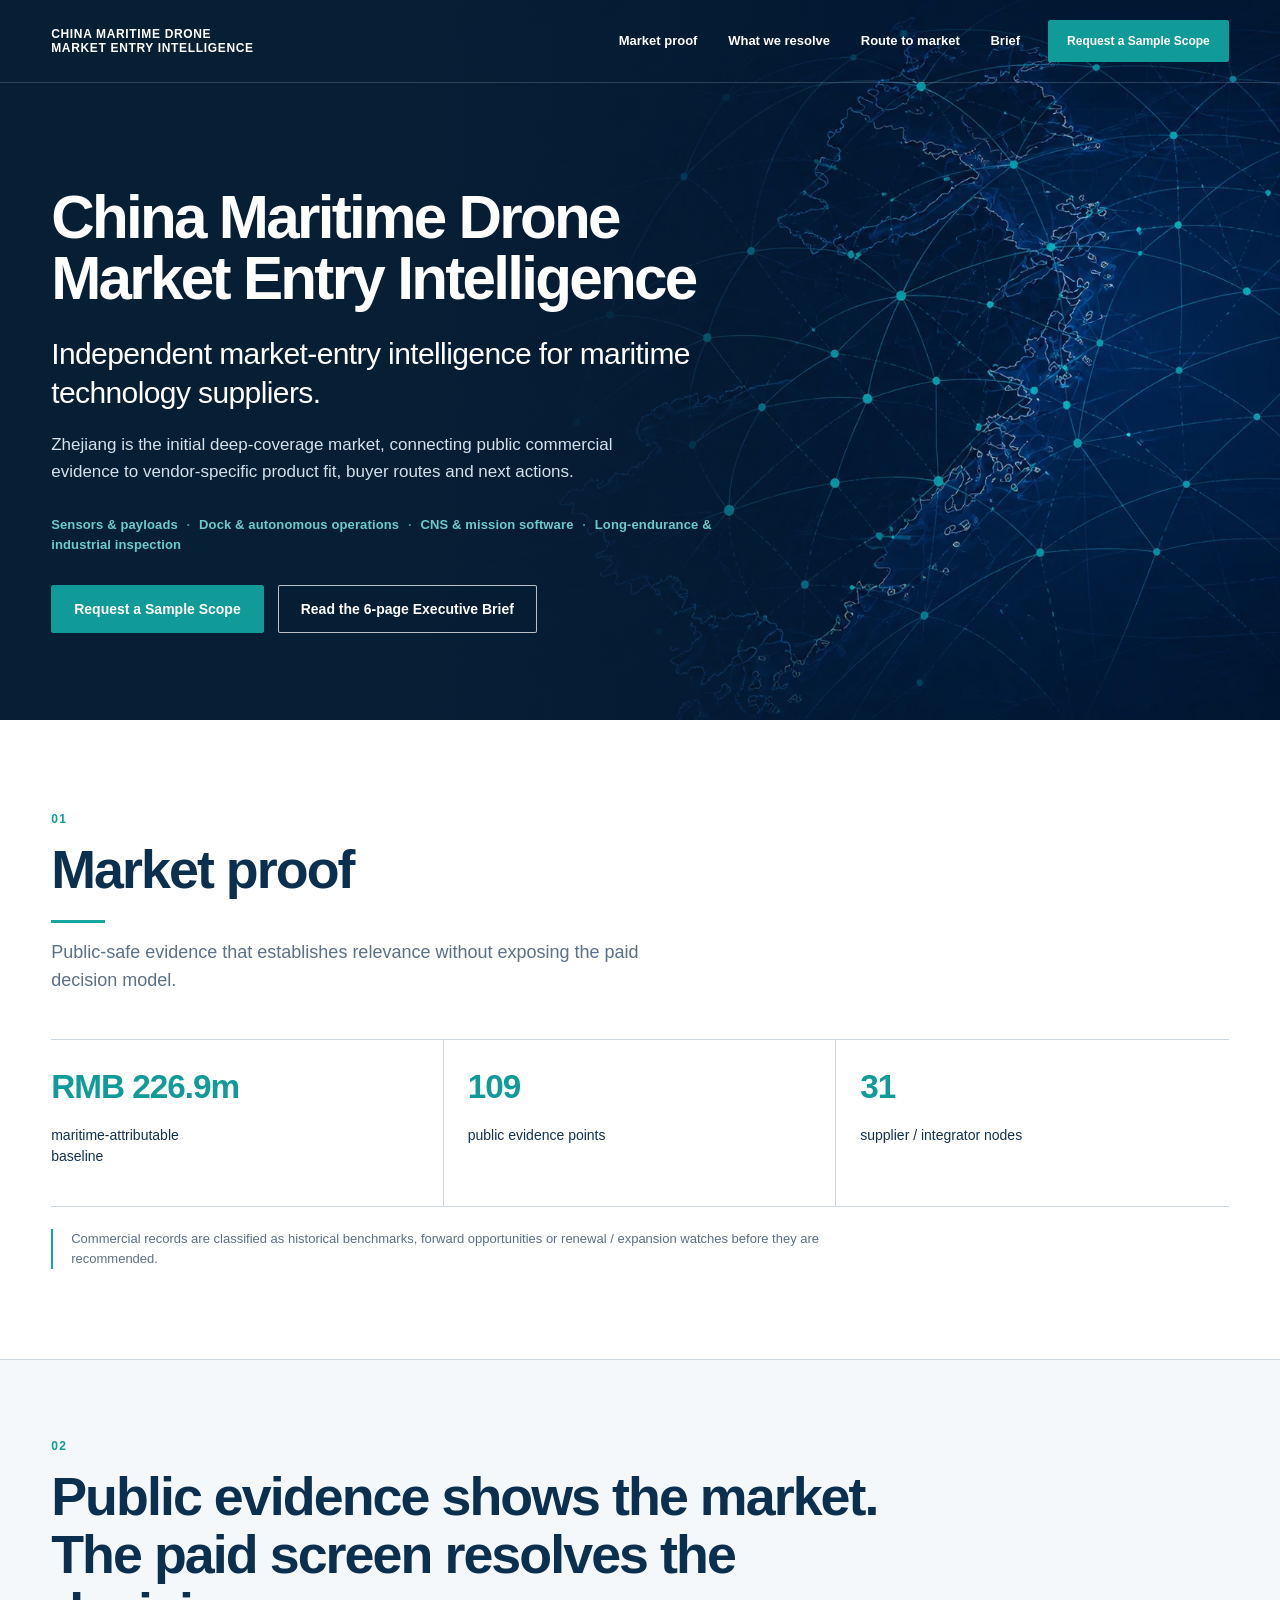
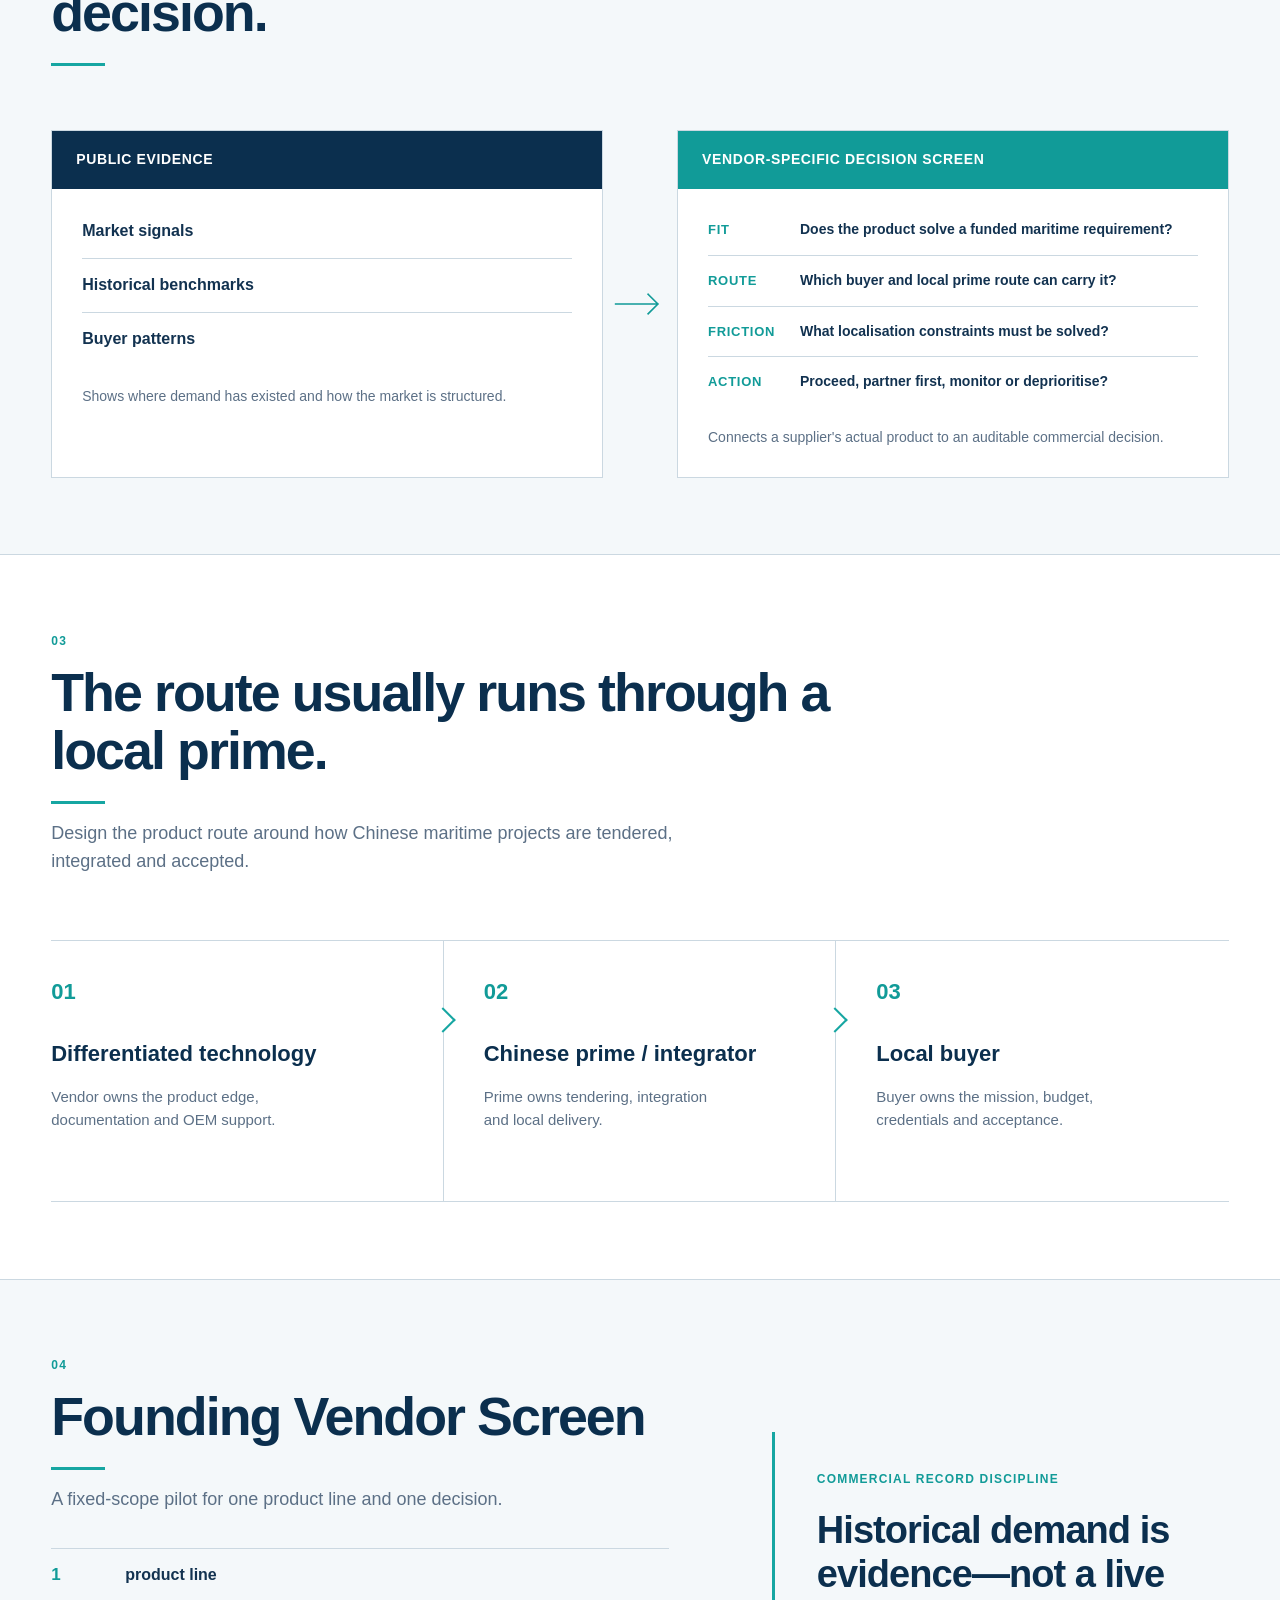
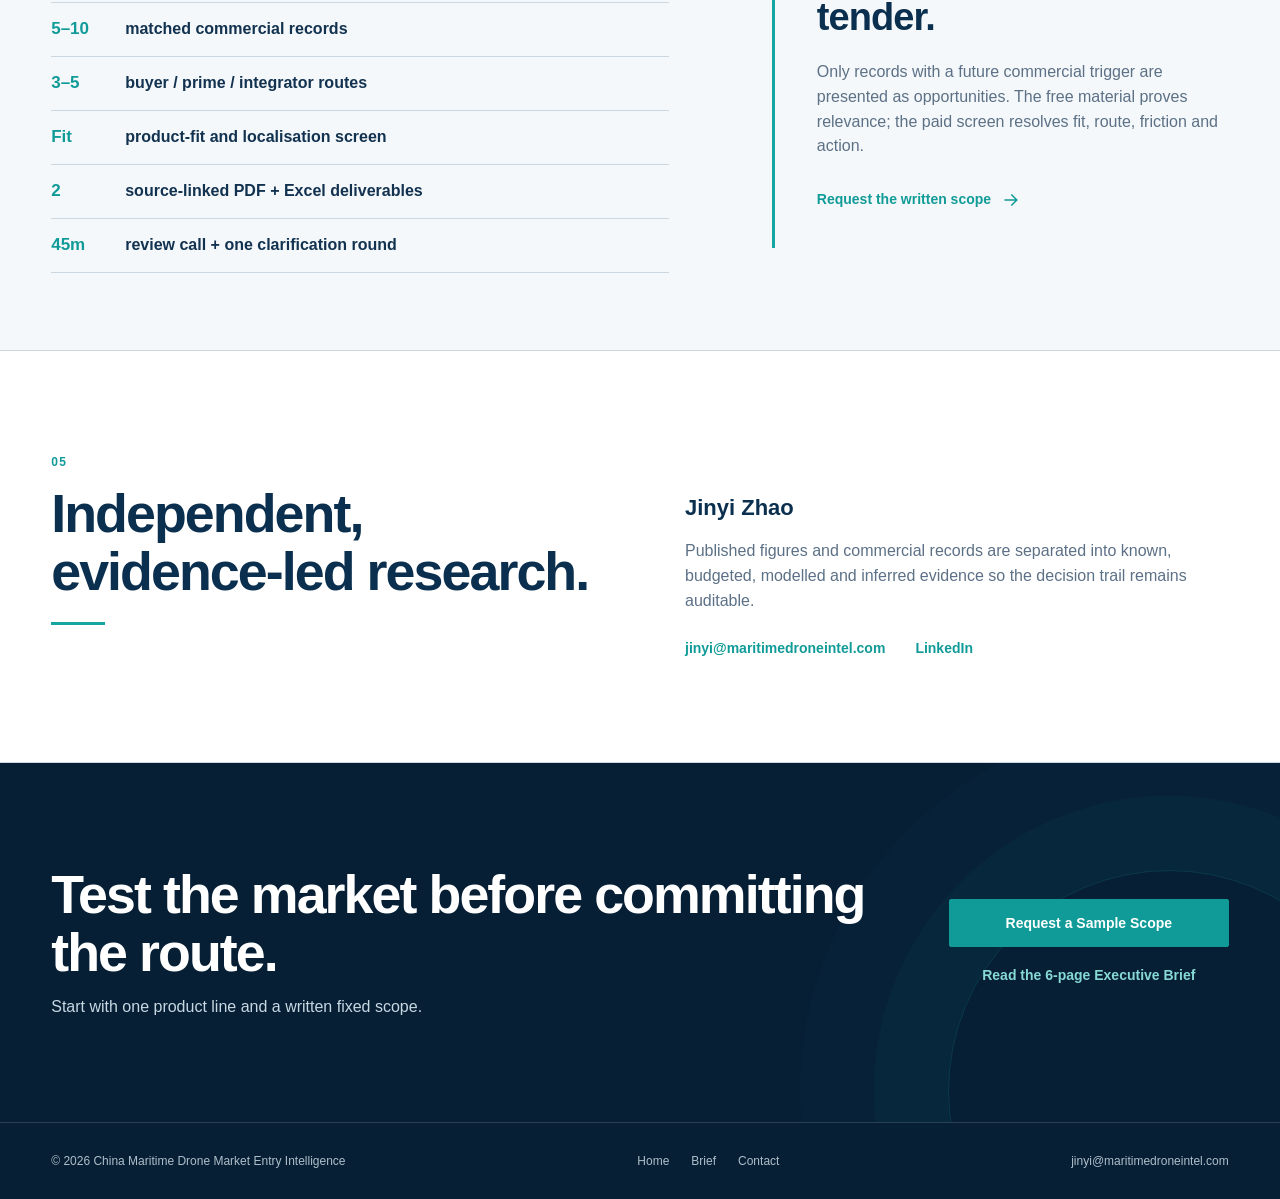
==== index.html @ 5aece020 "Build three-page market intelligence website" ====
<!doctype html>
<html lang="en">
  <head>
    <meta charset="UTF-8" />
    <meta name="viewport" content="width=device-width, initial-scale=1.0" />
    <meta name="description" content="Independent China market-entry intelligence for overseas maritime technology suppliers, beginning with deep coverage of Zhejiang." />
    <meta name="theme-color" content="#071f35" />
    <meta property="og:type" content="website" />
    <meta property="og:title" content="China Maritime Drone Market Entry Intelligence" />
    <meta property="og:description" content="Source-linked evidence on buyers, local primes, procurement structure and commercial triggers in Zhejiang." />
    <meta property="og:url" content="https://maritimedroneintel.com/" />
    <meta property="og:image" content="https://maritimedroneintel.com/assets/zhejiang-maritime-network.webp" />
    <link rel="canonical" href="https://maritimedroneintel.com/" />
    <title>China Maritime Drone Market Entry Intelligence</title>
    <link rel="icon" href="/assets/favicon.svg" type="image/svg+xml" />
    <link rel="preload" href="/assets/zhejiang-maritime-network.webp" as="image" type="image/webp" />
    <link rel="stylesheet" href="/styles.css" />
    <script src="/script.js" defer></script>
  </head>
  <body>
    <a class="skip-link" href="#main">Skip to content</a>

    <header class="site-header" data-header>
      <div class="shell header-inner">
        <a class="brand" href="/" aria-label="China Maritime Drone Market Entry Intelligence home">
          <span>China Maritime Drone</span>
          <span>Market Entry Intelligence</span>
        </a>

        <button class="menu-toggle" type="button" aria-expanded="false" aria-controls="site-nav">
          <span class="menu-label">Menu</span>
          <span class="menu-lines" aria-hidden="true"><i></i><i></i></span>
        </button>

        <nav class="site-nav" id="site-nav" aria-label="Primary navigation">
          <a href="#proof">Market proof</a>
          <a href="#resolves">What we resolve</a>
          <a href="#route">Route to market</a>
          <a href="/brief/">Brief</a>
        </nav>

        <a class="button button-primary header-cta" href="/contact/">Request a Sample Scope</a>
      </div>
    </header>

    <main id="main">
      <section class="hero" id="top">
        <div class="hero-art" aria-hidden="true"></div>
        <div class="shell hero-inner">
          <div class="hero-copy">
            <h1>China Maritime Drone<br />Market Entry Intelligence</h1>
            <p class="hero-positioning">Independent market-entry intelligence for maritime technology suppliers.</p>
            <p class="hero-support">
              Zhejiang is the initial deep-coverage market, connecting public commercial evidence to vendor-specific product fit, buyer routes and next actions.
            </p>
            <p class="hero-relevance">
              Sensors &amp; payloads <span>·</span> Dock &amp; autonomous operations <span>·</span> CNS &amp; mission software <span>·</span> Long-endurance &amp; industrial inspection
            </p>
            <div class="hero-actions">
              <a class="button button-primary" href="/contact/">Request a Sample Scope</a>
              <a class="button button-secondary" href="/brief/">Read the 6-page Executive Brief</a>
            </div>
          </div>
        </div>
      </section>

      <section class="section proof" id="proof">
        <div class="shell">
          <div class="section-heading">
            <p class="section-index">01</p>
            <h2>Market proof</h2>
            <p>Public-safe evidence that establishes relevance without exposing the paid decision model.</p>
          </div>

          <dl class="proof-rail proof-rail-three">
            <div>
              <dt>RMB 226.9m</dt>
              <dd>maritime-attributable baseline</dd>
            </div>
            <div>
              <dt>109</dt>
              <dd>public evidence points</dd>
            </div>
            <div>
              <dt>31</dt>
              <dd>supplier / integrator nodes</dd>
            </div>
          </dl>

          <p class="proof-note proof-discipline">
            Commercial records are classified as historical benchmarks, forward opportunities or renewal / expansion watches before they are recommended.
          </p>
        </div>
      </section>

      <section class="section resolves" id="resolves">
        <div class="shell">
          <div class="section-heading narrow-heading">
            <p class="section-index">02</p>
            <h2>Public evidence shows the market.<br />The paid screen resolves the decision.</h2>
          </div>

          <div class="decision-bridge">
            <article class="decision-column public-column">
              <h3>Public evidence</h3>
              <ul>
                <li>Market signals</li>
                <li>Historical benchmarks</li>
                <li>Buyer patterns</li>
              </ul>
              <p>Shows where demand has existed and how the market is structured.</p>
            </article>

            <div class="bridge-arrow" aria-hidden="true">
              <svg viewBox="0 0 64 32"><path d="M2 16h52M42 4l12 12-12 12" /></svg>
            </div>

            <article class="decision-column paid-column">
              <h3>Vendor-specific decision screen</h3>
              <ul class="paid-resolution-list">
                <li><strong>Fit</strong><span>Does the product solve a funded maritime requirement?</span></li>
                <li><strong>Route</strong><span>Which buyer and local prime route can carry it?</span></li>
                <li><strong>Friction</strong><span>What localisation constraints must be solved?</span></li>
                <li><strong>Action</strong><span>Proceed, partner first, monitor or deprioritise?</span></li>
              </ul>
              <p>Connects a supplier's actual product to an auditable commercial decision.</p>
            </article>
          </div>
        </div>
      </section>

      <section class="section route" id="route">
        <div class="shell">
          <div class="section-heading route-heading">
            <p class="section-index">03</p>
            <h2>The route usually runs through a local prime.</h2>
            <p>Design the product route around how Chinese maritime projects are tendered, integrated and accepted.</p>
          </div>

          <ol class="route-flow">
            <li>
              <span class="route-number">01</span>
              <h3>Differentiated technology</h3>
              <p>Vendor owns the product edge, documentation and OEM support.</p>
            </li>
            <li>
              <span class="route-number">02</span>
              <h3>Chinese prime / integrator</h3>
              <p>Prime owns tendering, integration and local delivery.</p>
            </li>
            <li>
              <span class="route-number">03</span>
              <h3>Local buyer</h3>
              <p>Buyer owns the mission, budget, credentials and acceptance.</p>
            </li>
          </ol>
        </div>
      </section>

      <section class="section founding-screen" id="screen">
        <div class="shell screen-layout">
          <div class="screen-copy">
            <div class="section-heading">
              <p class="section-index">04</p>
              <h2>Founding Vendor Screen</h2>
              <p>A fixed-scope pilot for one product line and one decision.</p>
            </div>

            <ul class="scope-list">
              <li><strong>1</strong><span>product line</span></li>
              <li><strong>5–10</strong><span>matched commercial records</span></li>
              <li><strong>3–5</strong><span>buyer / prime / integrator routes</span></li>
              <li><strong>Fit</strong><span>product-fit and localisation screen</span></li>
              <li><strong>2</strong><span>source-linked PDF + Excel deliverables</span></li>
              <li><strong>45m</strong><span>review call + one clarification round</span></li>
            </ul>
          </div>

          <aside class="record-note">
            <p class="note-label">Commercial record discipline</p>
            <h3>Historical demand is evidence—not a live tender.</h3>
            <p>Only records with a future commercial trigger are presented as opportunities. The free material proves relevance; the paid screen resolves fit, route, friction and action.</p>
            <a class="text-link" href="/contact/">
              Request the written scope
              <svg viewBox="0 0 24 24" aria-hidden="true"><path d="M5 12h13M13 6l6 6-6 6" /></svg>
            </a>
          </aside>
        </div>
      </section>

      <section class="section about" id="about">
        <div class="shell about-layout about-compact">
          <div class="section-heading">
            <p class="section-index">05</p>
            <h2>Independent, evidence-led research.</h2>
          </div>
          <div class="about-copy">
            <h3>Jinyi Zhao</h3>
            <p>Published figures and commercial records are separated into known, budgeted, modelled and inferred evidence so the decision trail remains auditable.</p>
            <div class="about-links">
              <a class="text-link" href="mailto:jinyi@maritimedroneintel.com">jinyi@maritimedroneintel.com</a>
              <a class="text-link" href="https://www.linkedin.com/in/jinyi-zhao" target="_blank" rel="noreferrer">LinkedIn</a>
            </div>
          </div>
        </div>
      </section>

      <section class="final-cta">
        <div class="shell final-cta-inner">
          <div>
            <h2>Test the market before committing the route.</h2>
            <p>Start with one product line and a written fixed scope.</p>
          </div>
          <div class="final-actions">
            <a class="button button-primary" href="/contact/">Request a Sample Scope</a>
            <a class="final-download" href="/brief/">Read the 6-page Executive Brief</a>
          </div>
        </div>
      </section>
    </main>

    <footer class="site-footer">
      <div class="shell footer-inner footer-expanded">
        <p>© 2026 China Maritime Drone Market Entry Intelligence</p>
        <nav aria-label="Footer navigation">
          <a href="/">Home</a>
          <a href="/brief/">Brief</a>
          <a href="/contact/">Contact</a>
        </nav>
        <a href="mailto:jinyi@maritimedroneintel.com">jinyi@maritimedroneintel.com</a>
      </div>
    </footer>
  </body>
</html>
---- styles.css ----
:root {
  --navy-950: #071f35;
  --navy-900: #0b2f4e;
  --navy-800: #103656;
  --navy-700: #17496e;
  --teal-600: #119b98;
  --teal-500: #16a6a2;
  --teal-100: #ddf3f1;
  --blue-500: #3d88b0;
  --ink: #123250;
  --muted: #5c7086;
  --rule: #cbd8e1;
  --surface: #f4f8fa;
  --white: #ffffff;
  --shell: 1180px;
  --pad: clamp(22px, 4vw, 56px);
  --section-space: clamp(62px, 6vw, 84px);
  --transition: 180ms ease;
}

* {
  box-sizing: border-box;
}

html {
  scroll-behavior: smooth;
}

body {
  margin: 0;
  color: var(--ink);
  background: var(--white);
  font-family: Arial, Helvetica, sans-serif;
  font-size: 16px;
  line-height: 1.55;
  text-rendering: optimizeLegibility;
  -webkit-font-smoothing: antialiased;
}

a {
  color: inherit;
  text-decoration: none;
}

button,
a {
  -webkit-tap-highlight-color: transparent;
}

button,
.button {
  font: inherit;
}

.skip-link {
  position: fixed;
  z-index: 100;
  left: 16px;
  top: 12px;
  padding: 10px 14px;
  background: var(--white);
  color: var(--navy-900);
  transform: translateY(-150%);
}

.skip-link:focus {
  transform: translateY(0);
}

.shell {
  width: min(100% - (2 * var(--pad)), var(--shell));
  margin-inline: auto;
}

.site-header {
  position: fixed;
  z-index: 20;
  top: 0;
  width: 100%;
  color: var(--white);
  border-bottom: 1px solid rgb(255 255 255 / 0.17);
  transition: background-color var(--transition), box-shadow var(--transition), border-color var(--transition);
}

.site-header.is-scrolled,
.site-header.menu-open {
  background: rgb(7 31 53 / 0.97);
  border-bottom-color: rgb(255 255 255 / 0.12);
  box-shadow: 0 8px 28px rgb(3 16 29 / 0.18);
}

.header-inner {
  min-height: 82px;
  display: grid;
  grid-template-columns: 230px 1fr auto;
  gap: 28px;
  align-items: center;
}

.brand {
  display: flex;
  flex-direction: column;
  font-size: 12px;
  font-weight: 700;
  line-height: 1.18;
  letter-spacing: 0.055em;
  text-transform: uppercase;
}

.site-nav {
  display: flex;
  justify-content: flex-end;
  gap: clamp(18px, 2.4vw, 34px);
  font-size: 13px;
  font-weight: 600;
}

.site-nav a,
.site-footer a,
.final-download {
  position: relative;
}

.site-nav a::after,
.site-footer a::after,
.final-download::after {
  content: "";
  position: absolute;
  left: 0;
  right: 100%;
  bottom: -5px;
  height: 1px;
  background: currentColor;
  transition: right var(--transition);
}

.site-nav a:hover::after,
.site-nav a:focus-visible::after,
.site-footer a:hover::after,
.site-footer a:focus-visible::after,
.final-download:hover::after,
.final-download:focus-visible::after {
  right: 0;
}

.menu-toggle {
  display: none;
}

.button {
  min-height: 48px;
  display: inline-flex;
  align-items: center;
  justify-content: center;
  padding: 13px 22px;
  border: 1px solid transparent;
  border-radius: 2px;
  font-size: 14px;
  font-weight: 700;
  line-height: 1;
  transition: color var(--transition), background-color var(--transition), border-color var(--transition), transform var(--transition);
}

.button:hover {
  transform: translateY(-1px);
}

.button:focus-visible,
.text-link:focus-visible,
.site-nav a:focus-visible,
.brand:focus-visible,
.site-footer a:focus-visible,
.menu-toggle:focus-visible {
  outline: 3px solid #77d6d2;
  outline-offset: 4px;
}

.button-primary {
  color: var(--white);
  background: var(--teal-600);
  border-color: var(--teal-600);
}

.button-primary:hover {
  background: #0b8987;
  border-color: #0b8987;
}

.button-secondary {
  color: var(--white);
  border-color: rgb(255 255 255 / 0.72);
  background: rgb(7 31 53 / 0.1);
}

.button-secondary:hover {
  border-color: var(--white);
  background: rgb(255 255 255 / 0.08);
}

.header-cta {
  min-height: 42px;
  padding-inline: 18px;
  font-size: 12px;
}

.hero {
  position: relative;
  isolation: isolate;
  min-height: 720px;
  display: flex;
  align-items: center;
  overflow: hidden;
  color: var(--white);
  background: var(--navy-950);
}

.hero-art {
  position: absolute;
  z-index: -2;
  inset: 0;
  background-image: url("assets/zhejiang-maritime-network.webp");
  background-position: center;
  background-size: cover;
}

.hero::after {
  content: "";
  position: absolute;
  z-index: -1;
  inset: 0;
  background: linear-gradient(90deg, var(--navy-950) 0%, rgb(7 31 53 / 0.98) 31%, rgb(7 31 53 / 0.2) 66%, transparent 100%);
}

.hero-inner {
  padding-top: 100px;
}

.hero-copy {
  width: min(790px, 69%);
}

h1,
h2,
h3,
p {
  margin-top: 0;
}

h1 {
  max-width: 790px;
  margin-bottom: 26px;
  font-size: clamp(50px, 4.7vw, 68px);
  line-height: 1.02;
  letter-spacing: -0.045em;
}

.hero-positioning {
  max-width: 640px;
  margin-bottom: 20px;
  font-size: clamp(22px, 2.4vw, 30px);
  line-height: 1.28;
  letter-spacing: -0.02em;
}

.hero-support {
  max-width: 600px;
  margin-bottom: 34px;
  color: #d4e1ea;
  font-size: 17px;
  line-height: 1.55;
}

.hero-relevance {
  max-width: 690px;
  margin: -4px 0 30px;
  color: #69ccc8;
  font-size: 13px;
  font-weight: 700;
  line-height: 1.55;
  letter-spacing: 0.01em;
}

.hero-relevance span {
  padding-inline: 5px;
  color: #3e9897;
}

.hero-actions {
  display: flex;
  flex-wrap: wrap;
  gap: 14px;
}

@media (min-width: 821px) {
  .hero h1 {
    white-space: nowrap;
  }
}

.section {
  padding-block: var(--section-space);
  border-bottom: 1px solid var(--rule);
}

#proof,
#resolves,
#route,
#screen,
#about {
  scroll-margin-top: 80px;
}

.section-heading {
  max-width: 760px;
  margin-bottom: clamp(42px, 5vw, 66px);
}

.section-index {
  margin-bottom: 12px;
  color: var(--teal-600);
  font-size: 12px;
  font-weight: 800;
  letter-spacing: 0.12em;
}

.section-heading h2,
.final-cta h2 {
  margin-bottom: 16px;
  color: var(--navy-900);
  font-size: clamp(34px, 4.2vw, 54px);
  line-height: 1.08;
  letter-spacing: -0.036em;
}

.section-heading h2::after {
  content: "";
  display: block;
  width: 54px;
  height: 3px;
  margin-top: 22px;
  background: var(--teal-500);
}

.section-heading > p:last-child {
  max-width: 650px;
  margin-bottom: 0;
  color: var(--muted);
  font-size: 18px;
}

.proof {
  padding-block: clamp(68px, 7vw, 94px);
}

.proof .section-heading {
  margin-bottom: 44px;
}

.proof-rail {
  display: grid;
  grid-template-columns: 1.15fr 1.15fr repeat(3, 0.9fr);
  margin: 0;
  border-top: 1px solid var(--rule);
  border-bottom: 1px solid var(--rule);
}

.proof-rail > div {
  min-height: 166px;
  padding: 30px 24px 28px;
  border-right: 1px solid var(--rule);
}

.proof-rail > div:first-child {
  padding-left: 0;
}

.proof-rail > div:last-child {
  padding-right: 0;
  border-right: 0;
}

.proof-rail dt {
  margin-bottom: 22px;
  color: var(--teal-600);
  font-size: clamp(25px, 2.6vw, 34px);
  font-weight: 800;
  line-height: 1;
  letter-spacing: -0.03em;
}

.proof-rail dd {
  max-width: 164px;
  margin: 0;
  color: var(--ink);
  font-size: 14px;
  line-height: 1.45;
}

.proof-note {
  margin: 22px 0 0;
  color: var(--muted);
  font-size: 13px;
}

.methodology-strip {
  color: var(--ink);
  background: #eaf2f6;
  border-bottom: 1px solid var(--rule);
}

.methodology-inner {
  min-height: 130px;
  display: grid;
  grid-template-columns: minmax(260px, 0.75fr) minmax(0, 1.6fr);
  gap: clamp(38px, 6vw, 86px);
  align-items: center;
}

.methodology-label {
  padding-right: clamp(28px, 4vw, 56px);
  border-right: 1px solid #b8cbd7;
}

.methodology-label .section-index {
  margin-bottom: 8px;
}

.methodology-label h2 {
  margin: 0;
  color: var(--navy-900);
  font-size: 18px;
  line-height: 1.35;
  letter-spacing: -0.012em;
}

.methodology-classes {
  display: grid;
  grid-template-columns: repeat(3, 1fr);
  margin: 0;
  padding: 0;
  list-style: none;
}

.methodology-classes li {
  min-height: 54px;
  display: flex;
  align-items: center;
  padding: 0 22px;
  color: var(--navy-900);
  border-right: 1px solid #b8cbd7;
  font-size: 14px;
  font-weight: 800;
  line-height: 1.3;
}

.methodology-classes li:first-child {
  padding-left: 0;
}

.methodology-classes li:last-child {
  padding-right: 0;
  border-right: 0;
}

.resolves {
  background: var(--surface);
}

.narrow-heading {
  max-width: 900px;
}

.decision-bridge {
  display: grid;
  grid-template-columns: 1fr 74px 1fr;
  align-items: stretch;
}

.decision-column {
  border: 1px solid var(--rule);
  background: var(--white);
}

.decision-column h3 {
  margin: 0;
  padding: 18px 24px;
  color: var(--white);
  background: var(--navy-900);
  font-size: 14px;
  letter-spacing: 0.045em;
  text-transform: uppercase;
}

.paid-column h3 {
  background: var(--teal-600);
}

.decision-column ul {
  margin: 0;
  padding: 16px 30px 2px;
  list-style: none;
}

.decision-column li {
  padding: 14px 0;
  border-bottom: 1px solid var(--rule);
  font-size: 16px;
  font-weight: 700;
}

.decision-column li:last-child {
  border-bottom: 0;
}

.decision-column > p {
  margin: 18px 30px 28px;
  color: var(--muted);
  font-size: 14px;
}

.bridge-arrow {
  display: flex;
  align-items: center;
  justify-content: center;
  color: var(--teal-600);
}

.bridge-arrow svg {
  width: 52px;
  fill: none;
  stroke: currentColor;
  stroke-linecap: square;
  stroke-linejoin: miter;
  stroke-width: 2;
}

.route-heading {
  max-width: 850px;
}

.route-flow {
  display: grid;
  grid-template-columns: repeat(3, 1fr);
  margin: 0;
  padding: 0;
  list-style: none;
  border-top: 1px solid var(--rule);
  border-bottom: 1px solid var(--rule);
}

.route-flow li {
  position: relative;
  min-height: 260px;
  padding: 34px 40px 38px;
  border-right: 1px solid var(--rule);
}

.route-flow li:first-child {
  padding-left: 0;
}

.route-flow li:last-child {
  padding-right: 0;
  border-right: 0;
}

.route-flow li:not(:last-child)::after {
  content: "";
  position: absolute;
  z-index: 2;
  right: -9px;
  top: 70px;
  width: 16px;
  height: 16px;
  border-top: 2px solid var(--teal-500);
  border-right: 2px solid var(--teal-500);
  background: var(--white);
  transform: rotate(45deg);
}

.route-number {
  display: block;
  margin-bottom: 32px;
  color: var(--teal-600);
  font-size: 22px;
  font-weight: 800;
}

.route-flow h3 {
  margin-bottom: 18px;
  color: var(--navy-900);
  font-size: 22px;
  line-height: 1.2;
}

.route-flow p {
  max-width: 250px;
  margin: 0;
  color: var(--muted);
  font-size: 15px;
}

.founding-screen {
  background: var(--surface);
}

.screen-layout {
  display: grid;
  grid-template-columns: 1.15fr 0.85fr;
  gap: clamp(56px, 8vw, 112px);
  align-items: start;
}

.screen-copy .section-heading {
  margin-bottom: 34px;
}

.scope-list {
  margin: 0;
  padding: 0;
  list-style: none;
  border-top: 1px solid var(--rule);
}

.scope-list li {
  display: grid;
  grid-template-columns: 74px 1fr;
  align-items: center;
  min-height: 54px;
  border-bottom: 1px solid var(--rule);
}

.scope-list strong {
  color: var(--teal-600);
  font-size: 17px;
}

.scope-list span {
  font-weight: 700;
}

.record-note {
  margin-top: 76px;
  padding: 38px 0 36px 42px;
  border-left: 3px solid var(--teal-500);
}

.note-label {
  margin-bottom: 20px;
  color: var(--teal-600);
  font-size: 12px;
  font-weight: 800;
  letter-spacing: 0.1em;
  text-transform: uppercase;
}

.record-note h3 {
  margin-bottom: 20px;
  color: var(--navy-900);
  font-size: clamp(26px, 3vw, 38px);
  line-height: 1.15;
  letter-spacing: -0.025em;
}

.record-note > p:not(.note-label) {
  margin-bottom: 28px;
  color: var(--muted);
}

.text-link {
  display: inline-flex;
  align-items: center;
  gap: 10px;
  color: var(--teal-600);
  font-size: 14px;
  font-weight: 800;
}

.text-link svg {
  width: 20px;
  fill: none;
  stroke: currentColor;
  stroke-linecap: square;
  stroke-width: 1.8;
  transition: transform var(--transition);
}

.text-link:hover svg {
  transform: translateX(4px);
}

.about {
  padding-block: clamp(70px, 8vw, 104px);
}

.about-layout {
  display: grid;
  grid-template-columns: 1fr 1fr;
  gap: 90px;
}

.about-layout .section-heading {
  margin-bottom: 0;
}

.about-copy {
  padding-top: 38px;
}

.about-copy h3 {
  margin-bottom: 14px;
  color: var(--navy-900);
  font-size: 22px;
}

.about-copy p {
  max-width: 550px;
  margin-bottom: 24px;
  color: var(--muted);
}

.final-cta {
  position: relative;
  overflow: hidden;
  padding-block: clamp(74px, 8vw, 105px);
  color: var(--white);
  background: var(--navy-950);
}

.final-cta::after {
  content: "";
  position: absolute;
  right: -110px;
  bottom: -190px;
  width: 440px;
  height: 440px;
  border: 1px solid rgb(22 166 162 / 0.2);
  border-radius: 50%;
  box-shadow: 0 0 0 74px rgb(22 166 162 / 0.04), 0 0 0 148px rgb(22 166 162 / 0.025);
}

.final-cta-inner {
  position: relative;
  z-index: 1;
  display: flex;
  align-items: center;
  justify-content: space-between;
  gap: 72px;
}

.final-cta h2 {
  margin-bottom: 14px;
  color: var(--white);
}

.final-cta p {
  margin: 0;
  color: #c8d8e3;
}

.final-actions {
  min-width: 280px;
  display: flex;
  flex-direction: column;
  align-items: center;
  gap: 18px;
}

.final-actions .button {
  width: 100%;
}

.final-download {
  color: #86d9d5;
  font-size: 14px;
  font-weight: 700;
}

.cta-channel-note {
  margin: -5px 0 0;
  color: #9fb7c7;
  font-size: 11px;
  line-height: 1.35;
  text-align: center;
}

.site-footer {
  color: #aebfca;
  background: var(--navy-950);
  border-top: 1px solid rgb(255 255 255 / 0.15);
}

.footer-inner {
  min-height: 76px;
  display: flex;
  align-items: center;
  justify-content: space-between;
  gap: 24px;
  font-size: 12px;
}

.footer-inner p {
  margin: 0;
}

@media (max-width: 1040px) {
  .header-inner {
    grid-template-columns: 210px 1fr auto;
  }

  .site-nav {
    gap: 18px;
  }

  .site-nav a:nth-child(2) {
    display: none;
  }

  .hero-copy {
    width: min(700px, 72%);
  }

  .proof-rail {
    grid-template-columns: repeat(3, 1fr);
  }

  .proof-rail > div:nth-child(3) {
    border-right: 0;
  }

  .proof-rail > div:nth-child(n + 4) {
    border-top: 1px solid var(--rule);
  }

  .decision-bridge {
    grid-template-columns: 1fr 50px 1fr;
  }
}

@media (max-width: 820px) {
  .site-header {
    position: fixed;
  }

  .header-inner {
    min-height: 72px;
    grid-template-columns: 1fr auto;
  }

  .header-cta {
    display: none;
  }

  .menu-toggle {
    width: 48px;
    height: 44px;
    display: flex;
    align-items: center;
    justify-content: flex-end;
    gap: 9px;
    padding: 0;
    color: var(--white);
    background: transparent;
    border: 0;
  }

  .menu-label {
    font-size: 12px;
    font-weight: 700;
  }

  .menu-lines {
    width: 18px;
    display: grid;
    gap: 5px;
  }

  .menu-lines i {
    height: 1px;
    display: block;
    background: currentColor;
    transition: transform var(--transition);
  }

  .menu-toggle[aria-expanded="true"] .menu-lines i:first-child {
    transform: translateY(3px) rotate(45deg);
  }

  .menu-toggle[aria-expanded="true"] .menu-lines i:last-child {
    transform: translateY(-3px) rotate(-45deg);
  }

  .site-nav {
    position: absolute;
    top: 72px;
    left: 0;
    right: 0;
    display: none;
    flex-direction: column;
    gap: 0;
    padding: 18px var(--pad) 26px;
    color: var(--white);
    background: var(--navy-950);
    border-top: 1px solid rgb(255 255 255 / 0.14);
  }

  .site-nav[data-open="true"] {
    display: flex;
  }

  .site-nav a,
  .site-nav a:nth-child(2) {
    display: block;
    padding: 12px 0;
    border-bottom: 1px solid rgb(255 255 255 / 0.12);
  }

  .hero {
    min-height: 680px;
  }

  .hero-art {
    opacity: 0.54;
    background-position: 61% center;
  }

  .hero::after {
    background: linear-gradient(90deg, var(--navy-950) 0%, rgb(7 31 53 / 0.92) 65%, rgb(7 31 53 / 0.45) 100%);
  }

  .hero-copy {
    width: 92%;
  }

  .screen-layout,
  .about-layout {
    grid-template-columns: 1fr;
    gap: 44px;
  }

  .record-note,
  .about-copy {
    margin-top: 0;
    padding-top: 0;
  }

  .record-note {
    padding-left: 30px;
  }

  .final-cta-inner {
    align-items: flex-start;
    flex-direction: column;
    gap: 38px;
  }
}

@media (max-width: 640px) {
  :root {
    --pad: 21px;
    --section-space: 68px;
  }

  .brand {
    font-size: 10px;
  }

  .hero {
    min-height: 720px;
    align-items: flex-end;
  }

  .hero-inner {
    padding-top: 112px;
    padding-bottom: 70px;
  }

  .hero-copy {
    width: 100%;
  }

  h1 {
    font-size: clamp(40px, 12vw, 55px);
    line-height: 1.03;
  }

  .hero-positioning {
    font-size: 21px;
  }

  .hero-support {
    max-width: 95%;
    font-size: 15px;
  }

  .hero-relevance {
    max-width: 100%;
    margin-bottom: 28px;
    font-size: 12px;
  }

  .hero-actions {
    align-items: stretch;
    flex-direction: column;
  }

  .hero-actions .button {
    width: 100%;
  }

  .section-heading {
    margin-bottom: 38px;
  }

  .section-heading h2,
  .final-cta h2 {
    font-size: 34px;
  }

  .section-heading > p:last-child {
    font-size: 16px;
  }

  .proof-rail {
    grid-template-columns: repeat(2, 1fr);
  }

  .methodology-inner {
    min-height: auto;
    grid-template-columns: 1fr;
    gap: 22px;
    padding-block: 34px;
  }

  .methodology-label {
    padding-right: 0;
    padding-bottom: 22px;
    border-right: 0;
    border-bottom: 1px solid #b8cbd7;
  }

  .methodology-classes {
    grid-template-columns: 1fr;
  }

  .methodology-classes li,
  .methodology-classes li:first-child,
  .methodology-classes li:last-child {
    min-height: 46px;
    padding: 10px 0;
    border-right: 0;
    border-bottom: 1px solid #b8cbd7;
  }

  .methodology-classes li:last-child {
    border-bottom: 0;
  }

  .proof-rail > div {
    min-height: 142px;
    padding: 24px 18px;
  }

  .proof-rail > div:first-child {
    padding-left: 0;
  }

  .proof-rail > div:nth-child(2),
  .proof-rail > div:nth-child(4) {
    padding-right: 0;
    border-right: 0;
  }

  .proof-rail > div:nth-child(3) {
    padding-left: 0;
    border-right: 1px solid var(--rule);
  }

  .proof-rail > div:nth-child(n + 3) {
    border-top: 1px solid var(--rule);
  }

  .proof-rail > div:last-child {
    grid-column: 1 / -1;
    padding-left: 0;
    padding-right: 0;
    border-right: 0;
  }

  .proof-rail dt {
    margin-bottom: 16px;
    font-size: 25px;
  }

  .proof-rail dd {
    font-size: 13px;
  }

  .decision-bridge {
    grid-template-columns: 1fr;
    gap: 20px;
  }

  .bridge-arrow {
    height: 34px;
    transform: rotate(90deg);
  }

  .decision-column h3 {
    padding: 16px 18px;
    font-size: 12px;
  }

  .decision-column ul {
    padding-inline: 22px;
  }

  .decision-column > p {
    margin-inline: 22px;
  }

  .route-flow {
    grid-template-columns: 1fr;
  }

  .route-flow li,
  .route-flow li:first-child,
  .route-flow li:last-child {
    min-height: auto;
    padding: 28px 0 30px;
    border-right: 0;
    border-bottom: 1px solid var(--rule);
  }

  .route-flow li:last-child {
    border-bottom: 0;
  }

  .route-flow li:not(:last-child)::after {
    right: 8px;
    top: auto;
    bottom: -9px;
    background: var(--white);
    transform: rotate(135deg);
  }

  .route-number {
    margin-bottom: 18px;
  }

  .scope-list li {
    grid-template-columns: 62px 1fr;
  }

  .record-note {
    padding-left: 22px;
  }

  .about-layout {
    gap: 28px;
  }

  .footer-inner {
    min-height: 92px;
    align-items: flex-start;
    flex-direction: column;
    justify-content: center;
    gap: 8px;
  }
}

@media (prefers-reduced-motion: reduce) {
  html {
    scroll-behavior: auto;
  }

  *,
  *::before,
  *::after {
    transition-duration: 0.01ms !important;
  }
}

/* V3: three-page publishing system */

.site-header-solid {
  background: rgb(7 31 53 / 0.98);
  border-bottom-color: rgb(255 255 255 / 0.12);
}

.site-nav a[aria-current="page"] {
  color: #8cdfda;
}

.proof-rail-three {
  grid-template-columns: repeat(3, 1fr);
}

.proof-rail-three > div:nth-child(3) {
  padding-right: 0;
  border-right: 0;
}

.proof-discipline {
  max-width: 820px;
  padding-left: 18px;
  border-left: 2px solid var(--teal-500);
}

.paid-resolution-list li {
  display: grid;
  grid-template-columns: 76px 1fr;
  gap: 16px;
  align-items: baseline;
}

.paid-resolution-list strong {
  color: var(--teal-600);
  font-size: 13px;
  letter-spacing: 0.055em;
  text-transform: uppercase;
}

.paid-resolution-list span {
  font-size: 14px;
}

.about-compact {
  align-items: start;
}

.about-links {
  display: flex;
  flex-wrap: wrap;
  gap: 16px 30px;
}

.footer-expanded nav {
  display: flex;
  gap: 22px;
}

.interior-page {
  background: var(--white);
}

.interior-hero {
  position: relative;
  isolation: isolate;
  overflow: hidden;
  padding: 162px 0 94px;
  color: var(--white);
  background: var(--navy-950);
}

.interior-art,
.contact-art {
  position: absolute;
  z-index: -2;
  inset: 0;
  background-image: url("/assets/zhejiang-maritime-network.webp");
  background-position: 74% center;
  background-size: cover;
  opacity: 0.56;
}

.interior-hero::after,
.contact-main::after {
  content: "";
  position: absolute;
  z-index: -1;
  inset: 0;
  background: linear-gradient(90deg, var(--navy-950) 0%, rgb(7 31 53 / 0.97) 48%, rgb(7 31 53 / 0.42) 100%);
}

.interior-hero-grid {
  display: grid;
  grid-template-columns: minmax(0, 1.55fr) minmax(260px, 0.55fr);
  gap: clamp(70px, 10vw, 150px);
  align-items: end;
}

.interior-copy {
  max-width: 780px;
}

.interior-copy h1,
.contact-intro h1,
.error-copy h1 {
  margin-bottom: 28px;
  color: var(--white);
  font-size: clamp(48px, 5.4vw, 72px);
  line-height: 1.02;
  letter-spacing: -0.046em;
}

.interior-index {
  color: #82d8d3;
}

.interior-lead {
  max-width: 690px;
  margin-bottom: 34px;
  color: #d2dfe7;
  font-size: clamp(19px, 2vw, 25px);
  line-height: 1.45;
}

.brief-meta {
  padding-left: 28px;
  border-left: 2px solid var(--teal-500);
}

.brief-meta p {
  margin: 0;
  padding: 13px 0;
  color: #d6e2ea;
  border-bottom: 1px solid rgb(255 255 255 / 0.16);
  font-size: 14px;
  font-weight: 700;
}

.brief-content-grid,
.contact-prep-grid {
  display: grid;
  grid-template-columns: 0.9fr 1.1fr;
  gap: clamp(60px, 9vw, 130px);
  align-items: start;
}

.brief-content-grid .section-heading,
.contact-prep-grid .section-heading {
  margin-bottom: 0;
}

.brief-topic-list,
.contact-prep ol {
  margin: 0;
  padding: 0;
  list-style: none;
  border-top: 1px solid var(--rule);
}

.brief-topic-list li {
  display: grid;
  grid-template-columns: 58px 1fr;
  gap: 22px;
  padding: 26px 0;
  border-bottom: 1px solid var(--rule);
}

.brief-topic-list li > span,
.contact-prep li > span {
  color: var(--teal-600);
  font-size: 13px;
  font-weight: 800;
  letter-spacing: 0.08em;
}

.brief-topic-list h3 {
  margin: 0 0 8px;
  color: var(--navy-900);
  font-size: 21px;
}

.brief-topic-list p {
  margin: 0;
  color: var(--muted);
}

.brief-boundary {
  padding-block: clamp(62px, 7vw, 86px);
  color: var(--white);
  background: var(--navy-900);
}

.boundary-grid {
  display: grid;
  grid-template-columns: 1fr 1fr;
}

.boundary-grid > div {
  padding: 10px clamp(34px, 5vw, 70px) 14px 0;
}

.boundary-grid > div + div {
  padding-right: 0;
  padding-left: clamp(34px, 5vw, 70px);
  border-left: 1px solid rgb(255 255 255 / 0.2);
}

.boundary-grid h2 {
  max-width: 470px;
  margin: 0;
  font-size: clamp(27px, 3.1vw, 40px);
  line-height: 1.15;
  letter-spacing: -0.028em;
}

.contact-main {
  position: relative;
  isolation: isolate;
  overflow: hidden;
  min-height: 680px;
  display: flex;
  align-items: center;
  padding: 152px 0 86px;
  color: var(--white);
  background: var(--navy-950);
}

.contact-layout {
  display: grid;
  grid-template-columns: 1.1fr 0.8fr;
  gap: clamp(70px, 10vw, 150px);
  align-items: center;
}

.contact-intro h1 {
  max-width: 680px;
}

.contact-panel {
  padding: 38px 0 40px 42px;
  border-left: 3px solid var(--teal-500);
}

.contact-name {
  margin-bottom: 10px;
  color: #9fb5c4;
  font-size: 13px;
  font-weight: 800;
  letter-spacing: 0.08em;
  text-transform: uppercase;
}

.contact-email {
  display: inline-block;
  margin-bottom: 20px;
  color: var(--white);
  font-size: clamp(20px, 2vw, 26px);
  font-weight: 700;
  letter-spacing: -0.02em;
  overflow-wrap: anywhere;
}

.contact-note {
  max-width: 410px;
  margin-bottom: 28px;
  color: #c8d8e3;
}

.contact-button {
  width: 100%;
  margin-bottom: 24px;
}

.contact-linkedin {
  color: #8cdfda;
}

.contact-prep ol {
  display: grid;
  grid-template-columns: repeat(2, 1fr);
}

.contact-prep li {
  min-height: 148px;
  padding: 28px 28px 24px 0;
  border-right: 1px solid var(--rule);
  border-bottom: 1px solid var(--rule);
}

.contact-prep li:nth-child(even) {
  padding-left: 28px;
  padding-right: 0;
  border-right: 0;
}

.contact-prep li p {
  max-width: 240px;
  margin: 20px 0 0;
  color: var(--navy-900);
  font-size: 18px;
  font-weight: 700;
}

.contact-privacy {
  padding-block: 28px;
  color: var(--muted);
  background: var(--surface);
  border-top: 1px solid var(--rule);
}

.contact-privacy p {
  margin: 0;
  font-size: 13px;
}

.error-main {
  min-height: 100vh;
  display: flex;
  align-items: center;
  color: var(--white);
  background: var(--navy-950);
}

.error-copy {
  padding-block: 80px;
}

.error-copy p:not(.section-index) {
  margin-bottom: 30px;
  color: #c8d8e3;
  font-size: 18px;
}

@media (max-width: 1040px) {
  .proof-rail-three {
    grid-template-columns: repeat(3, 1fr);
  }

  .proof-rail-three > div:nth-child(n + 1) {
    border-top: 0;
  }

  .interior-hero-grid,
  .contact-layout {
    gap: 60px;
  }

  .footer-expanded {
    flex-wrap: wrap;
  }
}

@media (max-width: 820px) {
  .interior-hero {
    padding-top: 138px;
  }

  .interior-hero-grid,
  .contact-layout,
  .brief-content-grid,
  .contact-prep-grid {
    grid-template-columns: 1fr;
    gap: 44px;
  }

  .brief-meta {
    max-width: 500px;
  }

  .contact-main {
    min-height: auto;
  }

  .contact-panel {
    max-width: 570px;
  }
}

@media (max-width: 640px) {
  .hero {
    min-height: 760px;
  }

  .proof-rail-three {
    grid-template-columns: repeat(2, 1fr);
  }

  .proof-rail-three > div:nth-child(2) {
    padding-right: 0;
    border-right: 0;
  }

  .proof-rail-three > div:nth-child(3) {
    grid-column: 1 / -1;
    padding-left: 0;
    border-top: 1px solid var(--rule);
  }

  .paid-resolution-list li {
    grid-template-columns: 64px 1fr;
    gap: 10px;
  }

  .footer-expanded nav {
    gap: 18px;
  }

  .footer-expanded > a {
    word-break: break-word;
  }

  .interior-hero {
    padding: 126px 0 72px;
  }

  .interior-art,
  .contact-art {
    background-position: 64% center;
    opacity: 0.42;
  }

  .interior-copy h1,
  .contact-intro h1,
  .error-copy h1 {
    font-size: 42px;
  }

  .interior-lead {
    font-size: 19px;
  }

  .brief-meta,
  .contact-panel {
    padding-left: 22px;
  }

  .boundary-grid {
    grid-template-columns: 1fr;
    gap: 34px;
  }

  .boundary-grid > div,
  .boundary-grid > div + div {
    padding: 0;
    border-left: 0;
  }

  .boundary-grid > div + div {
    padding-top: 34px;
    border-top: 1px solid rgb(255 255 255 / 0.2);
  }

  .contact-main {
    padding: 126px 0 72px;
  }

  .contact-prep ol {
    grid-template-columns: 1fr;
  }

  .contact-prep li,
  .contact-prep li:nth-child(even) {
    min-height: auto;
    padding: 24px 0;
    border-right: 0;
  }
}
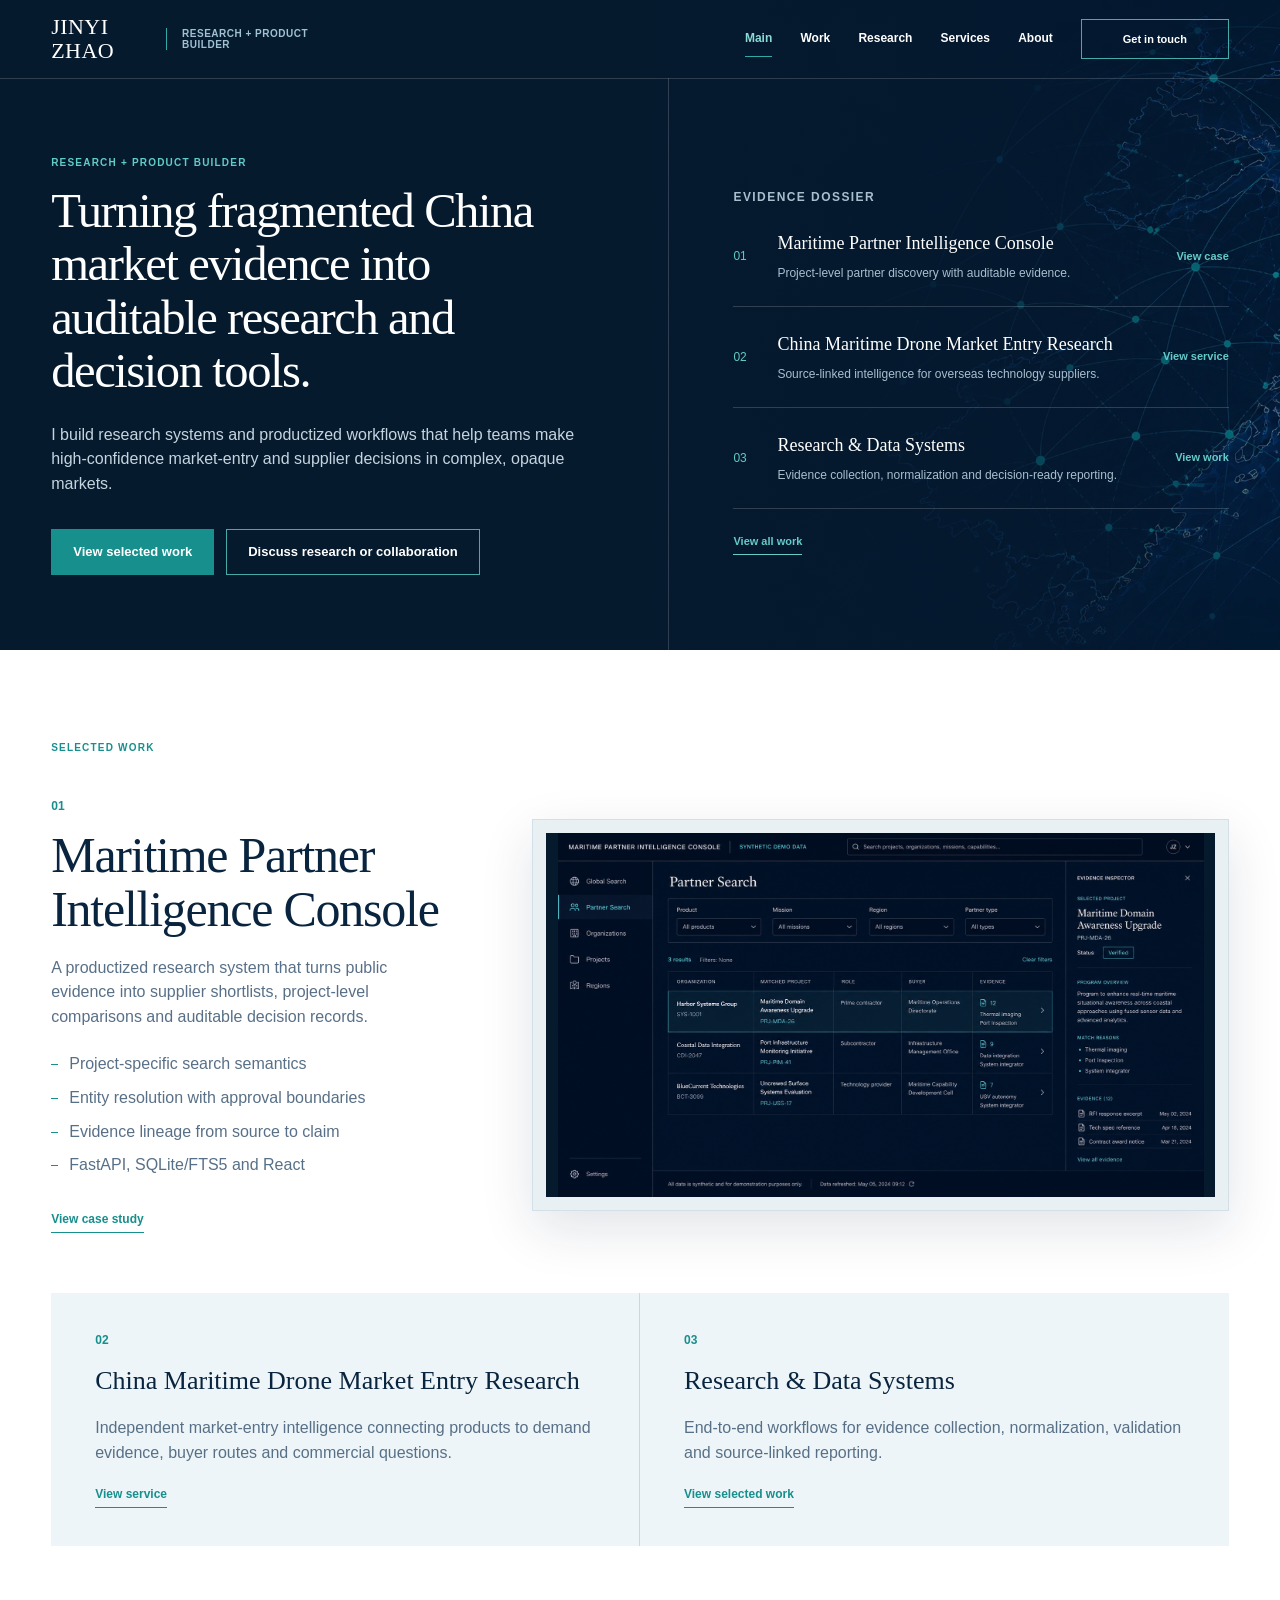
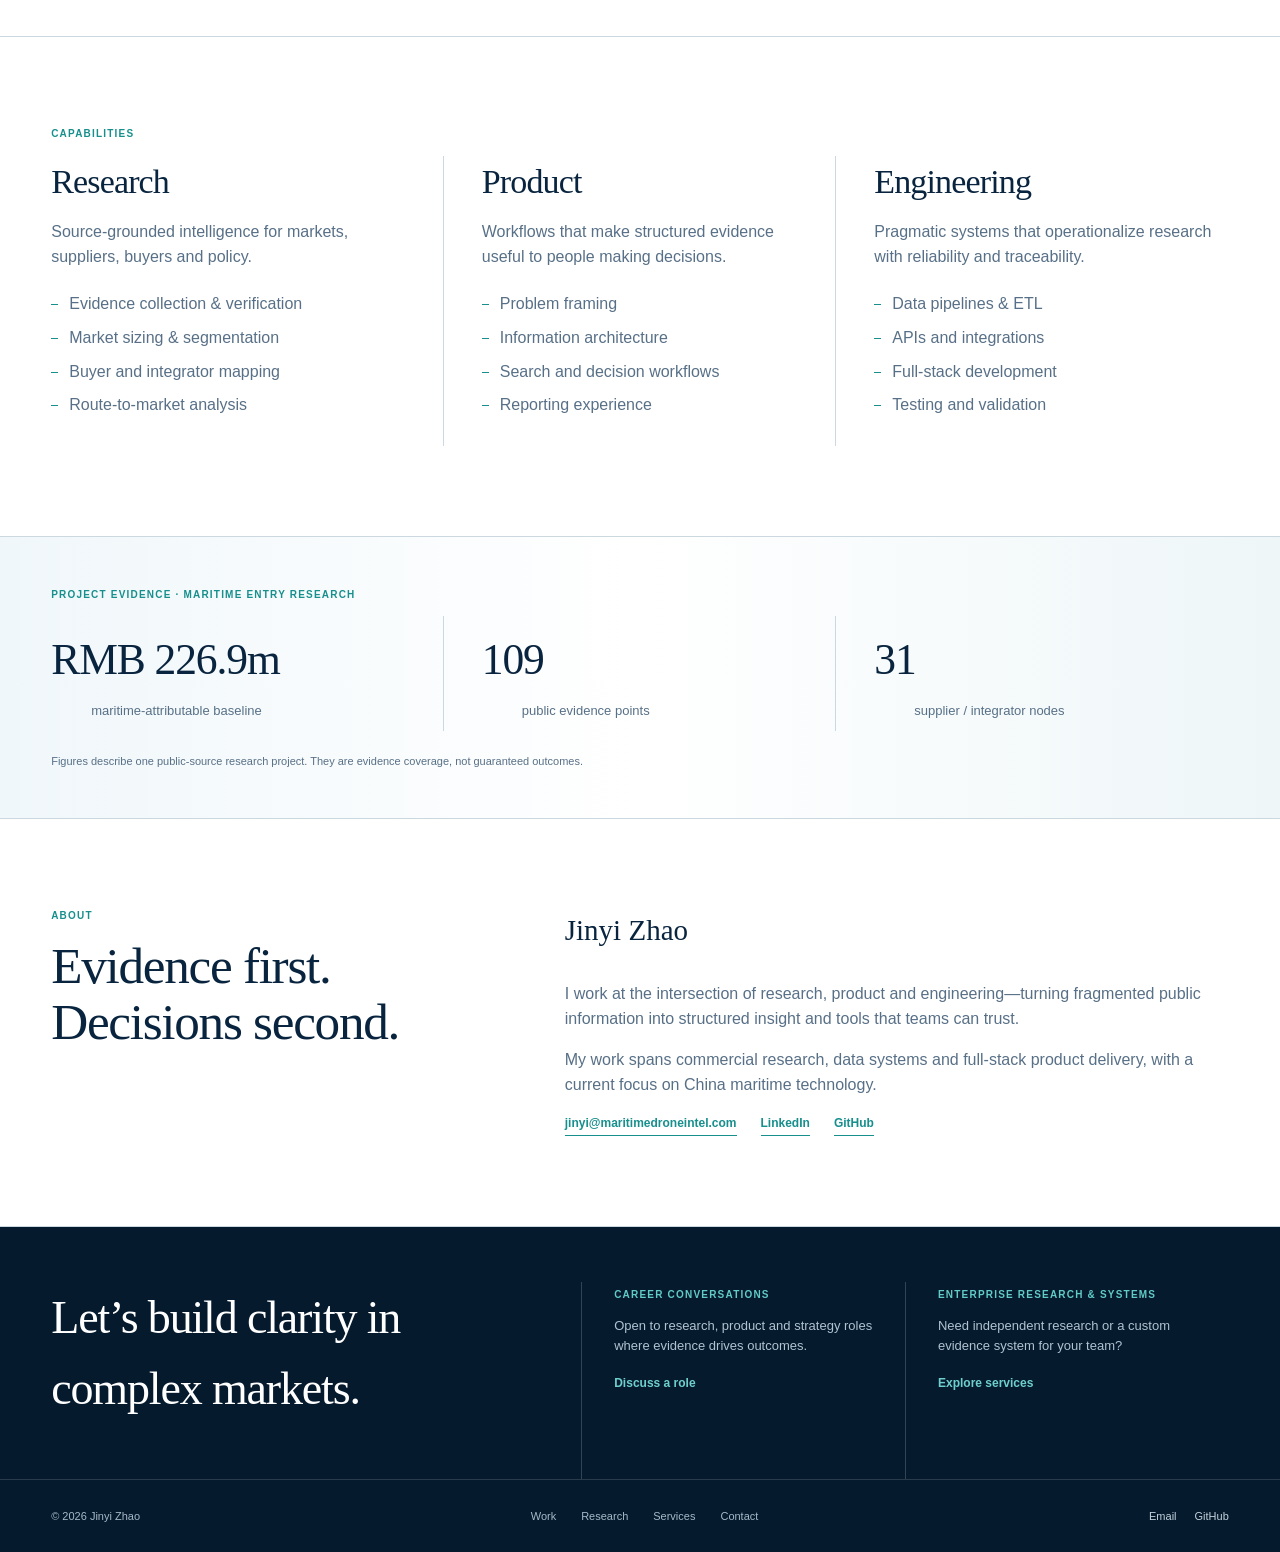
==== commit e7f55a84: "Rebuild site as research and product portfolio" ====
--- a/index.html
+++ b/index.html
@@ -1,234 +1,53 @@
 <!doctype html>
 <html lang="en">
-  <head>
-    <meta charset="UTF-8" />
-    <meta name="viewport" content="width=device-width, initial-scale=1.0" />
-    <meta name="description" content="Independent China market-entry intelligence for overseas maritime technology suppliers, beginning with deep coverage of Zhejiang." />
-    <meta name="theme-color" content="#071f35" />
-    <meta property="og:type" content="website" />
-    <meta property="og:title" content="China Maritime Drone Market Entry Intelligence" />
-    <meta property="og:description" content="Source-linked evidence on buyers, local primes, procurement structure and commercial triggers in Zhejiang." />
-    <meta property="og:url" content="https://maritimedroneintel.com/" />
-    <meta property="og:image" content="https://maritimedroneintel.com/assets/zhejiang-maritime-network.webp" />
-    <link rel="canonical" href="https://maritimedroneintel.com/" />
-    <title>China Maritime Drone Market Entry Intelligence</title>
-    <link rel="icon" href="/assets/favicon.svg" type="image/svg+xml" />
-    <link rel="preload" href="/assets/zhejiang-maritime-network.webp" as="image" type="image/webp" />
-    <link rel="stylesheet" href="/styles.css" />
-    <script src="/script.js" defer></script>
-  </head>
-  <body>
-    <a class="skip-link" href="#main">Skip to content</a>
+<head>
+  <meta charset="UTF-8" /><meta name="viewport" content="width=device-width, initial-scale=1.0" />
+  <meta name="description" content="Jinyi Zhao is a research and product builder creating auditable China market intelligence, evidence systems and decision tools." />
+  <meta name="theme-color" content="#071f35" /><meta property="og:type" content="website" />
+  <meta property="og:title" content="Jinyi Zhao | Research + Product Builder" />
+  <meta property="og:description" content="Turning fragmented China market evidence into auditable research and decision tools." />
+  <meta property="og:url" content="https://maritimedroneintel.com/" /><meta property="og:image" content="https://maritimedroneintel.com/assets/zhejiang-maritime-network.webp" />
+  <link rel="canonical" href="https://maritimedroneintel.com/" /><title>Jinyi Zhao | Research + Product Builder</title>
+  <link rel="icon" href="/assets/favicon.svg" type="image/svg+xml" /><link rel="preload" href="/assets/zhejiang-maritime-network.webp" as="image" type="image/webp" />
+  <link rel="stylesheet" href="/styles.css" /><script src="/script.js" defer></script>
+  <script type="application/ld+json">{"@context":"https://schema.org","@type":"Person","name":"Jinyi Zhao","url":"https://maritimedroneintel.com/","jobTitle":"Research + Product Builder","sameAs":["https://www.linkedin.com/in/jinyi-zhao","https://github.com/Xieyizhou"]}</script>
+</head>
+<body>
+  <a class="skip-link" href="#main">Skip to content</a>
+  <header class="site-header" data-header><div class="shell header-inner">
+    <a class="brand personal-brand" href="/" aria-label="Jinyi Zhao home"><strong>Jinyi Zhao</strong><span>Research + Product Builder</span></a>
+    <button class="menu-toggle" type="button" aria-expanded="false" aria-controls="site-nav"><span class="menu-label">Menu</span><span class="menu-lines" aria-hidden="true"><i></i><i></i></span></button>
+    <nav class="site-nav" id="site-nav" aria-label="Primary navigation"><a href="/" aria-current="page">Main</a><a href="/work/">Work</a><a href="/brief/">Research</a><a href="/services/">Services</a><a href="#about">About</a></nav>
+    <a class="button button-outline header-cta" href="/contact/">Get in touch</a>
+  </div></header>
 
-    <header class="site-header" data-header>
-      <div class="shell header-inner">
-        <a class="brand" href="/" aria-label="China Maritime Drone Market Entry Intelligence home">
-          <span>China Maritime Drone</span>
-          <span>Market Entry Intelligence</span>
-        </a>
+  <main id="main">
+    <section class="personal-hero"><div class="hero-network" aria-hidden="true"></div><div class="shell personal-hero-grid">
+      <div class="personal-hero-copy"><p class="eyebrow">Research + Product Builder</p><h1>Turning fragmented China market evidence into auditable research and decision tools.</h1><p>I build research systems and productized workflows that help teams make high-confidence market-entry and supplier decisions in complex, opaque markets.</p><div class="hero-actions"><a class="button button-primary" href="/work/">View selected work</a><a class="button button-secondary" href="/contact/">Discuss research or collaboration</a></div></div>
+      <aside class="dossier" aria-label="Selected evidence dossier"><p class="eyebrow">Evidence dossier</p><ol>
+        <li><span>01</span><div><h2>Maritime Partner Intelligence Console</h2><p>Project-level partner discovery with auditable evidence.</p></div><a href="/work/partner-intelligence/">View case</a></li>
+        <li><span>02</span><div><h2>China Maritime Drone Market Entry Research</h2><p>Source-linked intelligence for overseas technology suppliers.</p></div><a href="/services/">View service</a></li>
+        <li><span>03</span><div><h2>Research &amp; Data Systems</h2><p>Evidence collection, normalization and decision-ready reporting.</p></div><a href="/work/">View work</a></li>
+      </ol><a class="dossier-all" href="/work/">View all work</a></aside>
+    </div></section>
 
-        <button class="menu-toggle" type="button" aria-expanded="false" aria-controls="site-nav">
-          <span class="menu-label">Menu</span>
-          <span class="menu-lines" aria-hidden="true"><i></i><i></i></span>
-        </button>
+    <section class="section selected-work" id="work"><div class="shell"><p class="eyebrow dark">Selected work</p>
+      <article class="featured-case"><div class="featured-copy"><span class="case-number">01</span><h2>Maritime Partner Intelligence Console</h2><p>A productized research system that turns public evidence into supplier shortlists, project-level comparisons and auditable decision records.</p><ul class="dash-list"><li>Project-specific search semantics</li><li>Entity resolution with approval boundaries</li><li>Evidence lineage from source to claim</li><li>FastAPI, SQLite/FTS5 and React</li></ul><a class="text-link" href="/work/partner-intelligence/">View case study</a></div><a class="product-shot" href="/work/partner-intelligence/" aria-label="View Maritime Partner Intelligence Console case study"><img src="/assets/partner-console-synthetic.png" width="1672" height="941" alt="Synthetic-data demonstration of the Maritime Partner Intelligence Console" /></a></article>
+      <div class="supporting-cases"><article><span class="case-number">02</span><h3>China Maritime Drone Market Entry Research</h3><p>Independent market-entry intelligence connecting products to demand evidence, buyer routes and commercial questions.</p><a class="text-link" href="/services/">View service</a></article><article><span class="case-number">03</span><h3>Research &amp; Data Systems</h3><p>End-to-end workflows for evidence collection, normalization, validation and source-linked reporting.</p><a class="text-link" href="/work/">View selected work</a></article></div>
+    </div></section>
 
-        <nav class="site-nav" id="site-nav" aria-label="Primary navigation">
-          <a href="#proof">Market proof</a>
-          <a href="#resolves">What we resolve</a>
-          <a href="#route">Route to market</a>
-          <a href="/brief/">Brief</a>
-        </nav>
+    <section class="section capabilities"><div class="shell"><p class="eyebrow dark">Capabilities</p><div class="capability-grid">
+      <article><h2>Research</h2><p>Source-grounded intelligence for markets, suppliers, buyers and policy.</p><ul class="dash-list"><li>Evidence collection &amp; verification</li><li>Market sizing &amp; segmentation</li><li>Buyer and integrator mapping</li><li>Route-to-market analysis</li></ul></article>
+      <article><h2>Product</h2><p>Workflows that make structured evidence useful to people making decisions.</p><ul class="dash-list"><li>Problem framing</li><li>Information architecture</li><li>Search and decision workflows</li><li>Reporting experience</li></ul></article>
+      <article><h2>Engineering</h2><p>Pragmatic systems that operationalize research with reliability and traceability.</p><ul class="dash-list"><li>Data pipelines &amp; ETL</li><li>APIs and integrations</li><li>Full-stack development</li><li>Testing and validation</li></ul></article>
+    </div></div></section>
 
-        <a class="button button-primary header-cta" href="/contact/">Request a Sample Scope</a>
-      </div>
-    </header>
+    <section class="proof-band"><div class="shell"><p class="eyebrow dark">Project evidence · maritime entry research</p><dl><div><dt>RMB 226.9m</dt><dd>maritime-attributable baseline</dd></div><div><dt>109</dt><dd>public evidence points</dd></div><div><dt>31</dt><dd>supplier / integrator nodes</dd></div></dl><p>Figures describe one public-source research project. They are evidence coverage, not guaranteed outcomes.</p></div></section>
 
-    <main id="main">
-      <section class="hero" id="top">
-        <div class="hero-art" aria-hidden="true"></div>
-        <div class="shell hero-inner">
-          <div class="hero-copy">
-            <h1>China Maritime Drone<br />Market Entry Intelligence</h1>
-            <p class="hero-positioning">Independent market-entry intelligence for maritime technology suppliers.</p>
-            <p class="hero-support">
-              Zhejiang is the initial deep-coverage market, connecting public commercial evidence to vendor-specific product fit, buyer routes and next actions.
-            </p>
-            <p class="hero-relevance">
-              Sensors &amp; payloads <span>·</span> Dock &amp; autonomous operations <span>·</span> CNS &amp; mission software <span>·</span> Long-endurance &amp; industrial inspection
-            </p>
-            <div class="hero-actions">
-              <a class="button button-primary" href="/contact/">Request a Sample Scope</a>
-              <a class="button button-secondary" href="/brief/">Read the 6-page Executive Brief</a>
-            </div>
-          </div>
-        </div>
-      </section>
+    <section class="section personal-about" id="about"><div class="shell about-grid"><div><p class="eyebrow dark">About</p><h2>Evidence first. Decisions second.</h2></div><div><h3>Jinyi Zhao</h3><p>I work at the intersection of research, product and engineering—turning fragmented public information into structured insight and tools that teams can trust.</p><p>My work spans commercial research, data systems and full-stack product delivery, with a current focus on China maritime technology.</p><div class="about-links"><a class="text-link" href="mailto:jinyi@maritimedroneintel.com">jinyi@maritimedroneintel.com</a><a class="text-link" href="https://www.linkedin.com/in/jinyi-zhao" target="_blank" rel="noreferrer">LinkedIn</a><a class="text-link" href="https://github.com/Xieyizhou" target="_blank" rel="noreferrer">GitHub</a></div></div></div></section>
 
-      <section class="section proof" id="proof">
-        <div class="shell">
-          <div class="section-heading">
-            <p class="section-index">01</p>
-            <h2>Market proof</h2>
-            <p>Public-safe evidence that establishes relevance without exposing the paid decision model.</p>
-          </div>
-
-          <dl class="proof-rail proof-rail-three">
-            <div>
-              <dt>RMB 226.9m</dt>
-              <dd>maritime-attributable baseline</dd>
-            </div>
-            <div>
-              <dt>109</dt>
-              <dd>public evidence points</dd>
-            </div>
-            <div>
-              <dt>31</dt>
-              <dd>supplier / integrator nodes</dd>
-            </div>
-          </dl>
-
-          <p class="proof-note proof-discipline">
-            Commercial records are classified as historical benchmarks, forward opportunities or renewal / expansion watches before they are recommended.
-          </p>
-        </div>
-      </section>
-
-      <section class="section resolves" id="resolves">
-        <div class="shell">
-          <div class="section-heading narrow-heading">
-            <p class="section-index">02</p>
-            <h2>Public evidence shows the market.<br />The paid screen resolves the decision.</h2>
-          </div>
-
-          <div class="decision-bridge">
-            <article class="decision-column public-column">
-              <h3>Public evidence</h3>
-              <ul>
-                <li>Market signals</li>
-                <li>Historical benchmarks</li>
-                <li>Buyer patterns</li>
-              </ul>
-              <p>Shows where demand has existed and how the market is structured.</p>
-            </article>
-
-            <div class="bridge-arrow" aria-hidden="true">
-              <svg viewBox="0 0 64 32"><path d="M2 16h52M42 4l12 12-12 12" /></svg>
-            </div>
-
-            <article class="decision-column paid-column">
-              <h3>Vendor-specific decision screen</h3>
-              <ul class="paid-resolution-list">
-                <li><strong>Fit</strong><span>Does the product solve a funded maritime requirement?</span></li>
-                <li><strong>Route</strong><span>Which buyer and local prime route can carry it?</span></li>
-                <li><strong>Friction</strong><span>What localisation constraints must be solved?</span></li>
-                <li><strong>Action</strong><span>Proceed, partner first, monitor or deprioritise?</span></li>
-              </ul>
-              <p>Connects a supplier's actual product to an auditable commercial decision.</p>
-            </article>
-          </div>
-        </div>
-      </section>
-
-      <section class="section route" id="route">
-        <div class="shell">
-          <div class="section-heading route-heading">
-            <p class="section-index">03</p>
-            <h2>The route usually runs through a local prime.</h2>
-            <p>Design the product route around how Chinese maritime projects are tendered, integrated and accepted.</p>
-          </div>
-
-          <ol class="route-flow">
-            <li>
-              <span class="route-number">01</span>
-              <h3>Differentiated technology</h3>
-              <p>Vendor owns the product edge, documentation and OEM support.</p>
-            </li>
-            <li>
-              <span class="route-number">02</span>
-              <h3>Chinese prime / integrator</h3>
-              <p>Prime owns tendering, integration and local delivery.</p>
-            </li>
-            <li>
-              <span class="route-number">03</span>
-              <h3>Local buyer</h3>
-              <p>Buyer owns the mission, budget, credentials and acceptance.</p>
-            </li>
-          </ol>
-        </div>
-      </section>
-
-      <section class="section founding-screen" id="screen">
-        <div class="shell screen-layout">
-          <div class="screen-copy">
-            <div class="section-heading">
-              <p class="section-index">04</p>
-              <h2>Founding Vendor Screen</h2>
-              <p>A fixed-scope pilot for one product line and one decision.</p>
-            </div>
-
-            <ul class="scope-list">
-              <li><strong>1</strong><span>product line</span></li>
-              <li><strong>5–10</strong><span>matched commercial records</span></li>
-              <li><strong>3–5</strong><span>buyer / prime / integrator routes</span></li>
-              <li><strong>Fit</strong><span>product-fit and localisation screen</span></li>
-              <li><strong>2</strong><span>source-linked PDF + Excel deliverables</span></li>
-              <li><strong>45m</strong><span>review call + one clarification round</span></li>
-            </ul>
-          </div>
-
-          <aside class="record-note">
-            <p class="note-label">Commercial record discipline</p>
-            <h3>Historical demand is evidence—not a live tender.</h3>
-            <p>Only records with a future commercial trigger are presented as opportunities. The free material proves relevance; the paid screen resolves fit, route, friction and action.</p>
-            <a class="text-link" href="/contact/">
-              Request the written scope
-              <svg viewBox="0 0 24 24" aria-hidden="true"><path d="M5 12h13M13 6l6 6-6 6" /></svg>
-            </a>
-          </aside>
-        </div>
-      </section>
-
-      <section class="section about" id="about">
-        <div class="shell about-layout about-compact">
-          <div class="section-heading">
-            <p class="section-index">05</p>
-            <h2>Independent, evidence-led research.</h2>
-          </div>
-          <div class="about-copy">
-            <h3>Jinyi Zhao</h3>
-            <p>Published figures and commercial records are separated into known, budgeted, modelled and inferred evidence so the decision trail remains auditable.</p>
-            <div class="about-links">
-              <a class="text-link" href="mailto:jinyi@maritimedroneintel.com">jinyi@maritimedroneintel.com</a>
-              <a class="text-link" href="https://www.linkedin.com/in/jinyi-zhao" target="_blank" rel="noreferrer">LinkedIn</a>
-            </div>
-          </div>
-        </div>
-      </section>
-
-      <section class="final-cta">
-        <div class="shell final-cta-inner">
-          <div>
-            <h2>Test the market before committing the route.</h2>
-            <p>Start with one product line and a written fixed scope.</p>
-          </div>
-          <div class="final-actions">
-            <a class="button button-primary" href="/contact/">Request a Sample Scope</a>
-            <a class="final-download" href="/brief/">Read the 6-page Executive Brief</a>
-          </div>
-        </div>
-      </section>
-    </main>
-
-    <footer class="site-footer">
-      <div class="shell footer-inner footer-expanded">
-        <p>© 2026 China Maritime Drone Market Entry Intelligence</p>
-        <nav aria-label="Footer navigation">
-          <a href="/">Home</a>
-          <a href="/brief/">Brief</a>
-          <a href="/contact/">Contact</a>
-        </nav>
-        <a href="mailto:jinyi@maritimedroneintel.com">jinyi@maritimedroneintel.com</a>
-      </div>
-    </footer>
-  </body>
+    <section class="dual-cta"><div class="shell"><h2>Let’s build clarity in complex markets.</h2><div><article><p class="eyebrow">Career conversations</p><p>Open to research, product and strategy roles where evidence drives outcomes.</p><a href="/contact/?intent=career">Discuss a role</a></article><article><p class="eyebrow">Enterprise research &amp; systems</p><p>Need independent research or a custom evidence system for your team?</p><a href="/services/">Explore services</a></article></div></div></section>
+  </main>
+  <footer class="site-footer"><div class="shell footer-inner footer-expanded"><p>© 2026 Jinyi Zhao</p><nav aria-label="Footer navigation"><a href="/work/">Work</a><a href="/brief/">Research</a><a href="/services/">Services</a><a href="/contact/">Contact</a></nav><div class="footer-contact-links"><a href="mailto:jinyi@maritimedroneintel.com">Email</a><a href="https://github.com/Xieyizhou" target="_blank" rel="noreferrer">GitHub</a></div></div></footer>
+</body>
 </html>
--- a/styles.css
+++ b/styles.css
@@ -1,1651 +1,417 @@
 :root {
-  --navy-950: #071f35;
-  --navy-900: #0b2f4e;
-  --navy-800: #103656;
-  --navy-700: #17496e;
-  --teal-600: #119b98;
-  --teal-500: #16a6a2;
-  --teal-100: #ddf3f1;
-  --blue-500: #3d88b0;
-  --ink: #123250;
-  --muted: #5c7086;
-  --rule: #cbd8e1;
-  --surface: #f4f8fa;
-  --white: #ffffff;
+  --navy-950: #061a2e;
+  --navy-900: #09243e;
+  --navy-800: #103650;
+  --teal: #31aaa7;
+  --teal-dark: #168f8d;
+  --ice: #edf5f8;
+  --paper: #fbfcfd;
+  --ink: #102e49;
+  --muted: #587087;
+  --rule: #cbd8e0;
+  --white: #fff;
   --shell: 1180px;
-  --pad: clamp(22px, 4vw, 56px);
-  --section-space: clamp(62px, 6vw, 84px);
-  --transition: 180ms ease;
+  --pad: clamp(22px, 4vw, 54px);
+  --space: clamp(68px, 7vw, 96px);
+  --ease: 180ms ease;
 }
 
-* {
-  box-sizing: border-box;
+* { box-sizing: border-box; }
+html { scroll-behavior: smooth; }
+body { margin: 0; color: var(--ink); background: var(--paper); font-family: Arial, Helvetica, sans-serif; font-size: 16px; line-height: 1.55; -webkit-font-smoothing: antialiased; }
+img { max-width: 100%; display: block; }
+a { color: inherit; text-decoration: none; }
+h1, h2, h3, p, dl, dd { margin-top: 0; }
+button, .button { font: inherit; }
+.shell { width: min(calc(100% - 2 * var(--pad)), var(--shell)); margin-inline: auto; }
+.skip-link { position: fixed; z-index: 100; top: 12px; left: 16px; padding: 10px 14px; background: white; color: var(--navy-900); transform: translateY(-160%); }
+.skip-link:focus { transform: none; }
+
+.site-header { position: fixed; z-index: 30; top: 0; width: 100%; color: white; border-bottom: 1px solid rgb(255 255 255 / .16); transition: background var(--ease), box-shadow var(--ease); }
+.site-header-solid, .site-header.is-scrolled, .site-header.menu-open { background: rgb(6 26 46 / .98); box-shadow: 0 8px 26px rgb(0 0 0 / .12); }
+.header-inner { min-height: 78px; display: grid; grid-template-columns: 270px 1fr auto; gap: 28px; align-items: center; }
+.brand { display: flex; align-items: center; gap: 16px; line-height: 1.1; text-transform: uppercase; }
+.brand strong { font-family: Georgia, 'Times New Roman', serif; font-size: 22px; font-weight: 400; letter-spacing: .02em; }
+.brand span { padding-left: 15px; color: #9fc1d1; border-left: 1px solid var(--teal); font-size: 10px; font-weight: 700; letter-spacing: .05em; }
+.site-nav { display: flex; justify-content: flex-end; gap: clamp(19px, 2.2vw, 32px); font-size: 12px; font-weight: 700; }
+.site-nav a { padding-block: 8px; border-bottom: 1px solid transparent; }
+.site-nav a:hover, .site-nav a:focus-visible, .site-nav a[aria-current='page'] { color: #8cdbd7; border-bottom-color: var(--teal); }
+.menu-toggle { display: none; }
+.button { min-height: 46px; display: inline-flex; align-items: center; justify-content: center; padding: 13px 21px; border: 1px solid transparent; border-radius: 0; font-size: 13px; font-weight: 800; line-height: 1; transition: transform var(--ease), background var(--ease), border-color var(--ease); }
+.button:hover { transform: translateY(-1px); }
+.button-primary { color: white; background: var(--teal-dark); border-color: var(--teal-dark); }
+.button-primary:hover { background: #0f7e7d; }
+.button-secondary, .button-outline { color: white; border-color: #45aaa8; background: transparent; }
+.button-secondary:hover, .button-outline:hover { background: rgb(49 170 167 / .12); border-color: #7fd3cf; }
+.header-cta { min-width: 148px; min-height: 40px; padding-inline: 17px; text-align: center; font-size: 11px; }
+.button:focus-visible, a:focus-visible, button:focus-visible { outline: 3px solid #7dd8d4; outline-offset: 4px; }
+
+.eyebrow, .section-index { margin-bottom: 14px; color: #61cbc6; font-size: 10px; font-weight: 800; letter-spacing: .12em; text-transform: uppercase; }
+.eyebrow.dark, .section-index:not(.interior-index) { color: var(--teal-dark); }
+.section { padding-block: var(--space); border-bottom: 1px solid var(--rule); }
+.section-heading { max-width: 760px; margin-bottom: 48px; }
+.section-heading h2, .section h2, .dual-cta h2, .proof-band dt, .work-row h2, .case-boundary h2 { color: var(--navy-900); font-family: Georgia, 'Times New Roman', serif; font-weight: 400; letter-spacing: -.025em; }
+.section-heading h2 { margin-bottom: 16px; font-size: clamp(36px, 4.2vw, 54px); line-height: 1.08; }
+.section-heading > p:last-child { max-width: 640px; color: var(--muted); font-size: 17px; }
+.text-link { display: inline-flex; padding-bottom: 3px; color: var(--teal-dark); border-bottom: 1px solid var(--teal-dark); font-size: 12px; font-weight: 800; }
+.dash-list { margin: 22px 0 28px; padding: 0; list-style: none; color: var(--muted); }
+.dash-list li { position: relative; margin: 9px 0; padding-left: 18px; }
+.dash-list li::before { content: ''; position: absolute; top: .75em; left: 0; width: 7px; height: 1px; background: var(--teal-dark); }
+
+.personal-hero { position: relative; min-height: 650px; display: flex; align-items: stretch; overflow: hidden; color: white; background: var(--navy-950); }
+.hero-network { position: absolute; inset: 0 0 0 50%; opacity: .62; background: linear-gradient(90deg, var(--navy-950), rgb(6 26 46 / .12)), url('/assets/zhejiang-maritime-network.webp') center / cover; }
+.personal-hero-grid { position: relative; z-index: 1; display: grid; grid-template-columns: 1.05fr .95fr; padding-top: 78px; }
+.personal-hero-copy { display: flex; flex-direction: column; justify-content: center; padding: 62px clamp(42px, 6vw, 86px) 60px 0; border-right: 1px solid rgb(255 255 255 / .16); }
+.personal-hero h1 { max-width: 650px; margin-bottom: 24px; font-family: Georgia, 'Times New Roman', serif; font-size: clamp(40px, 3.8vw, 54px); font-weight: 400; line-height: 1.1; letter-spacing: -.03em; }
+.personal-hero-copy > p:not(.eyebrow) { max-width: 590px; margin-bottom: 32px; color: #c5d5e0; }
+.hero-actions { display: flex; flex-wrap: wrap; gap: 12px; }
+.dossier { align-self: center; padding: 70px 0 55px clamp(36px, 5vw, 65px); }
+.dossier ol { margin: 0; padding: 0; list-style: none; }
+.dossier li { display: grid; grid-template-columns: 30px 1fr auto; gap: 14px; align-items: center; padding: 24px 0; border-bottom: 1px solid rgb(255 255 255 / .17); }
+.dossier li > span { color: #61cbc6; font-size: 12px; }
+.dossier h2 { margin-bottom: 6px; font-family: Georgia, 'Times New Roman', serif; font-size: 18px; font-weight: 400; }
+.dossier p { margin: 0; color: #a8bfce; font-size: 12px; line-height: 1.5; }
+.dossier a { color: #66cbc7; font-size: 11px; font-weight: 700; white-space: nowrap; }
+.dossier .dossier-all { display: inline-flex; margin-top: 24px; padding-bottom: 4px; border-bottom: 1px solid #66cbc7; }
+
+.selected-work { background: white; }
+.featured-case { display: grid; grid-template-columns: .72fr 1.28fr; gap: clamp(45px, 7vw, 90px); align-items: center; padding: 28px 0 60px; }
+.case-number { display: block; margin-bottom: 12px; color: var(--teal-dark); font-size: 12px; font-weight: 800; }
+.featured-case h2 { margin-bottom: 20px; color: var(--navy-900); font-family: Georgia, 'Times New Roman', serif; font-size: clamp(34px, 4vw, 50px); font-weight: 400; line-height: 1.08; }
+.featured-copy > p { color: var(--muted); }
+.product-shot { aspect-ratio: 16 / 9; align-self: center; overflow: hidden; padding: 13px; background: #e8f0f4; border: 1px solid #d3e0e7; box-shadow: 0 18px 50px rgb(9 36 62 / .12); }
+.product-shot img { width: 100%; height: 100%; object-fit: contain; background: var(--navy-950); }
+.supporting-cases { display: grid; grid-template-columns: 1fr 1fr; background: var(--ice); }
+.supporting-cases article { min-height: 235px; padding: 38px 44px; border-right: 1px solid var(--rule); }
+.supporting-cases article:last-child { border-right: 0; }
+.supporting-cases h3 { margin-bottom: 14px; color: var(--navy-900); font-family: Georgia, 'Times New Roman', serif; font-size: 26px; font-weight: 400; }
+.supporting-cases p { color: var(--muted); }
+.capabilities { background: white; }
+.capability-grid { display: grid; grid-template-columns: repeat(3, 1fr); }
+.capability-grid article { padding: 0 38px; border-right: 1px solid var(--rule); }
+.capability-grid article:first-child { padding-left: 0; }
+.capability-grid article:last-child { padding-right: 0; border: 0; }
+.capability-grid h2 { margin-bottom: 12px; font-size: 34px; }
+.capability-grid p { color: var(--muted); }
+
+.proof-band { padding: 50px 0 48px; background: linear-gradient(90deg, #f0f7fa, white, #eef6f8); border-bottom: 1px solid var(--rule); }
+.proof-band dl { display: grid; grid-template-columns: repeat(3, 1fr); margin: 0 0 22px; }
+.proof-band dl > div { padding: 10px 38px; border-right: 1px solid var(--rule); }
+.proof-band dl > div:first-child { padding-left: 0; }
+.proof-band dl > div:last-child { border: 0; }
+.proof-band dt { margin-bottom: 7px; font-size: clamp(32px, 3.4vw, 45px); }
+.proof-band dd { color: var(--muted); font-size: 13px; }
+.proof-band .shell > p:last-child { margin: 0; color: var(--muted); font-size: 11px; }
+.personal-about { background: white; }
+.about-grid { display: grid; grid-template-columns: .75fr 1.25fr; gap: clamp(60px, 9vw, 130px); }
+.about-grid h2 { max-width: 370px; font-size: clamp(38px, 4vw, 52px); line-height: 1.1; }
+.about-grid h3 { color: var(--navy-900); font-family: Georgia, 'Times New Roman', serif; font-size: 29px; font-weight: 400; }
+.about-grid > div:last-child > p { max-width: 650px; color: var(--muted); }
+.about-links { display: flex; flex-wrap: wrap; gap: 24px; }
+
+.dual-cta { padding: 55px 0 0; color: white; background: var(--navy-950); }
+.dual-cta .shell { display: grid; grid-template-columns: .82fr 1.18fr; gap: 80px; }
+.dual-cta h2 { margin-bottom: 55px; color: white; font-size: clamp(32px, 3.6vw, 46px); font-weight: 400; }
+.dual-cta .shell > div { display: grid; grid-template-columns: 1fr 1fr; }
+.dual-cta article { padding: 5px 32px 50px; border-left: 1px solid rgb(255 255 255 / .18); }
+.dual-cta article p:not(.eyebrow) { color: #afc3d1; font-size: 13px; }
+.dual-cta article > a { color: #6ed0cc; font-size: 12px; font-weight: 800; }
+.site-footer { color: #a4bac8; background: var(--navy-950); border-top: 1px solid rgb(255 255 255 / .14); }
+.footer-inner { min-height: 72px; display: flex; align-items: center; justify-content: space-between; gap: 26px; font-size: 11px; }
+.footer-inner p { margin: 0; }
+.footer-inner nav { display: flex; gap: 25px; }
+.footer-contact-links { display: flex; flex-wrap: wrap; gap: 18px; color: #c1d2dc; }
+.footer-contact-links a:hover, .footer-contact-links a:focus-visible { color: #78d4d0; }
+
+/* Shared interior pages */
+.interior-page { padding-top: 78px; }
+.service-hero, .work-hero, .case-hero, .interior-hero { position: relative; overflow: hidden; color: white; background: var(--navy-950); }
+.service-hero::after, .work-hero::after, .case-hero::after, .interior-hero::after { content: ''; position: absolute; inset: 0 0 0 48%; opacity: .36; background: linear-gradient(90deg, var(--navy-950), transparent), url('/assets/zhejiang-maritime-network.webp') center / cover; }
+.service-hero-grid, .interior-hero-grid { position: relative; z-index: 1; display: grid; grid-template-columns: 1.1fr .9fr; gap: clamp(50px, 8vw, 110px); align-items: center; min-height: 610px; padding-block: 72px; }
+.service-hero h1, .work-hero h1, .case-hero h1, .interior-hero h1, .contact-intro h1, .error-copy h1 { margin-bottom: 24px; font-family: Georgia, 'Times New Roman', serif; font-size: clamp(46px, 5.6vw, 72px); font-weight: 400; line-height: 1.06; letter-spacing: -.038em; }
+.hero-lead, .interior-lead { max-width: 680px; margin-bottom: 20px; color: #c4d5e0; font-size: 18px; }
+.audience-line { margin-bottom: 30px; color: #75d2ce; font-size: 12px; font-weight: 700; }
+.decision-screen { padding: 30px 34px; background: rgb(7 31 53 / .72); border: 1px solid rgb(112 204 199 / .5); backdrop-filter: blur(8px); }
+.decision-screen dl { margin: 0; }
+.decision-screen dl > div { display: grid; grid-template-columns: 70px 1fr; padding: 19px 0; border-bottom: 1px solid rgb(255 255 255 / .16); }
+.decision-screen dl > div:last-child { border: 0; }
+.decision-screen dt { color: #62ccc7; font-weight: 800; }
+.decision-screen dd { color: #d1dfe7; }
+
+.sample-first, .founding-offer { background: white; }
+.sample-layout { display: grid; grid-template-columns: 1.2fr .8fr; gap: clamp(50px, 8vw, 100px); align-items: start; }
+.sample-sheet { border: 1px solid #9eb8c8; background: #f8fbfc; box-shadow: 12px 14px 0 #e4eff3; }
+.sample-sheet header { display: flex; justify-content: space-between; gap: 20px; padding: 18px 22px; color: white; background: var(--navy-900); }
+.sample-sheet header span { color: #73d3ce; font-size: 10px; text-transform: uppercase; letter-spacing: .1em; }
+.sample-sheet header strong { font-size: 13px; }
+.sample-core { padding: 30px 28px; border-bottom: 1px solid var(--rule); }
+.sample-core > p { color: var(--teal-dark); font-size: 11px; font-weight: 800; text-transform: uppercase; }
+.sample-core h3 { color: var(--navy-900); font-family: Georgia, 'Times New Roman', serif; font-size: 28px; font-weight: 400; }
+.sample-core dl > div { display: grid; grid-template-columns: 1fr auto; gap: 20px; padding: 11px 0; border-bottom: 1px solid #dce6eb; }
+.sample-core dt { color: var(--muted); }
+.sample-core dd { color: var(--navy-900); font-weight: 800; }
+.sample-signal { padding: 24px 28px; background: #eaf4f6; }
+.sample-signal span { color: var(--teal-dark); font-size: 11px; font-weight: 800; text-transform: uppercase; }
+.sample-signal p { margin: 8px 0 0; color: var(--muted); }
+.sample-sheet blockquote { margin: 0; padding: 28px; color: var(--navy-900); font-family: Georgia, 'Times New Roman', serif; font-size: 22px; line-height: 1.35; }
+.sample-explainer { padding-top: 12px; }
+.sample-explainer h3 { margin-top: 0; color: var(--navy-900); font-family: Georgia, 'Times New Roman', serif; font-size: 25px; font-weight: 400; }
+.sample-explainer h3:nth-of-type(2) { margin-top: 38px; }
+.sample-explainer p { color: var(--muted); }
+.status-section { background: var(--ice); }
+.status-ledger { display: grid; grid-template-columns: repeat(4, 1fr); border-top: 1px solid var(--rule); border-bottom: 1px solid var(--rule); }
+.status-ledger > div { min-height: 225px; padding: 30px; border-right: 1px solid var(--rule); }
+.status-ledger > div:first-child { padding-left: 0; }
+.status-ledger > div:last-child { border: 0; }
+.status-ledger span { color: var(--teal-dark); font-size: 12px; font-weight: 800; }
+.status-ledger h3 { margin: 30px 0 12px; color: var(--navy-900); font-family: Georgia, 'Times New Roman', serif; font-size: 23px; font-weight: 400; }
+.status-ledger p { color: var(--muted); font-size: 14px; }
+.offer-grid { display: grid; grid-template-columns: 1.1fr .9fr; gap: clamp(55px, 8vw, 110px); }
+.offer-list { margin: 0; padding: 0; list-style: none; border-top: 1px solid var(--rule); }
+.offer-list li { display: grid; grid-template-columns: 90px 1fr; align-items: center; min-height: 62px; border-bottom: 1px solid var(--rule); }
+.offer-list strong { color: var(--teal-dark); font-size: 20px; }
+.paid-boundary { padding: 38px; background: var(--ice); border-left: 3px solid var(--teal); }
+.paid-boundary dl > div { padding: 18px 0; border-bottom: 1px solid var(--rule); }
+.paid-boundary dt { color: var(--navy-900); font-size: 17px; font-weight: 800; }
+.paid-boundary dd { color: var(--muted); }
+.service-process { background: white; }
+.service-process ol { display: grid; grid-template-columns: repeat(4, 1fr); margin: 0; padding: 0; list-style: none; border-top: 1px solid var(--rule); }
+.service-process li { padding: 30px; border-right: 1px solid var(--rule); }
+.service-process li:first-child { padding-left: 0; }
+.service-process li:last-child { border: 0; }
+.service-process span { color: var(--teal-dark); font-size: 12px; font-weight: 800; }
+.service-process h3 { margin: 28px 0 12px; color: var(--navy-900); font-family: Georgia, 'Times New Roman', serif; font-size: 23px; font-weight: 400; }
+.service-process p { color: var(--muted); font-size: 14px; }
+.service-fit { padding: var(--space) 0; background: var(--ice); }
+.fit-grid { display: grid; grid-template-columns: 1fr 1fr; }
+.fit-grid > div { padding: 0 clamp(36px, 5vw, 70px); border-right: 1px solid var(--rule); }
+.fit-grid > div:first-child { padding-left: 0; }
+.fit-grid > div:last-child { padding-right: 0; border: 0; }
+.fit-grid h2 { color: var(--navy-900); font-family: Georgia, 'Times New Roman', serif; font-size: 34px; font-weight: 400; line-height: 1.15; }
+
+/* Work and case study */
+.work-hero .shell, .case-hero .shell { position: relative; z-index: 1; padding-block: 105px 92px; }
+.work-hero .work-hero-grid { display: grid; grid-template-columns: 1.12fr .88fr; gap: clamp(54px, 8vw, 110px); align-items: end; padding-block: 68px 60px; }
+.work-hero h1 { max-width: 700px; margin-bottom: 20px; font-size: clamp(44px, 4.6vw, 62px); }
+.work-hero-copy > p:last-child { max-width: 610px; margin: 0; color: #c0d2de; font-size: 17px; }
+.work-project-index { border-top: 1px solid rgb(255 255 255 / .22); }
+.work-project-index a { display: grid; grid-template-columns: 32px 1fr auto; gap: 12px; align-items: center; padding: 13px 0; color: #c8d8e2; border-bottom: 1px solid rgb(255 255 255 / .16); transition: color var(--ease), padding-left var(--ease); }
+.work-project-index a:hover, .work-project-index a:focus-visible { padding-left: 6px; color: white; }
+.work-project-index span { color: #68d0cc; font-size: 10px; font-weight: 800; }
+.work-project-index strong { font-family: Georgia, 'Times New Roman', serif; font-size: 16px; font-weight: 400; }
+.work-project-index small { color: #8eabba; font-size: 9px; font-weight: 800; letter-spacing: .07em; text-transform: uppercase; }
+.portfolio-index { background: white; }
+.portfolio-heading { display: grid; grid-template-columns: 1.05fr .95fr; gap: clamp(44px, 7vw, 90px); align-items: end; margin-bottom: 34px; }
+.portfolio-heading h2, .portfolio-featured h2, .portfolio-card h2 { margin-bottom: 0; color: var(--navy-900); font-family: Georgia, 'Times New Roman', serif; font-weight: 400; line-height: 1.1; letter-spacing: -.025em; }
+.portfolio-heading h2 { max-width: 600px; font-size: clamp(32px, 3.5vw, 44px); }
+.portfolio-heading > p { max-width: 510px; margin: 0; color: var(--muted); }
+.portfolio-featured { display: grid; grid-template-columns: .88fr 1.12fr; gap: clamp(40px, 6vw, 72px); align-items: center; padding: clamp(32px, 4vw, 48px); background: linear-gradient(135deg, #f7fbfc 0%, #edf5f8 100%); border: 1px solid var(--rule); scroll-margin-top: 100px; }
+.portfolio-featured-copy > p:not(.eyebrow) { max-width: 520px; color: var(--muted); }
+.portfolio-featured h2 { margin-bottom: 18px; font-size: clamp(35px, 3.5vw, 47px); }
+.project-topline { display: flex; justify-content: space-between; gap: 20px; align-items: center; margin-bottom: 25px; color: var(--teal-dark); font-size: 11px; font-weight: 800; text-transform: uppercase; letter-spacing: .07em; }
+.project-status { padding: 2px 0 2px 10px; color: var(--muted); border-left: 2px solid var(--teal); letter-spacing: .045em; }
+.project-facts { margin: 26px 0 28px; border-top: 1px solid var(--rule); }
+.project-facts > div { display: grid; grid-template-columns: 92px 1fr; gap: 18px; padding: 11px 0; border-bottom: 1px solid var(--rule); }
+.project-facts dt { color: var(--teal-dark); font-size: 11px; font-weight: 800; text-transform: uppercase; }
+.project-facts dd { color: var(--muted); font-size: 13px; }
+.portfolio-shot { display: block; width: 100%; align-self: center; overflow: hidden; padding: 10px; background: var(--ice); border: 1px solid var(--rule); box-shadow: 0 18px 48px rgb(9 36 62 / .12); }
+.portfolio-shot img { display: block; width: 100%; height: auto; aspect-ratio: 16 / 9; object-fit: contain; background: var(--navy-950); }
+.portfolio-grid { display: grid; grid-template-columns: repeat(3, 1fr); gap: 22px; margin-top: 34px; }
+.portfolio-card { min-height: 410px; display: flex; flex-direction: column; padding: 30px; background: white; border: 1px solid var(--rule); border-top: 3px solid var(--navy-800); scroll-margin-top: 100px; transition: transform var(--ease), box-shadow var(--ease), border-top-color var(--ease); }
+.portfolio-card:hover { transform: translateY(-3px); border-top-color: var(--teal-dark); box-shadow: 0 16px 38px rgb(9 36 62 / .09); }
+.portfolio-card h2 { margin-bottom: 16px; font-size: clamp(27px, 2.6vw, 34px); }
+.portfolio-card > p:not(.eyebrow) { color: var(--muted); font-size: 14px; }
+.portfolio-card .text-link { align-self: flex-start; margin-top: auto; }
+.portfolio-card-next { background: linear-gradient(145deg, #f5fafb, white); }
+.portfolio-card-ml { background: linear-gradient(145deg, white, #f5f8fb); }
+.project-tags { display: flex; flex-wrap: wrap; gap: 7px; margin: 9px 0 28px; padding: 0; list-style: none; }
+.project-tags li { padding: 5px 10px; color: #48677d; background: var(--ice); border: 1px solid #d9e4e9; border-radius: 999px; font-size: 10px; font-weight: 700; }
+.case-hero dl { display: grid; grid-template-columns: 1.2fr 1fr 1fr; gap: 0; max-width: 940px; margin: 42px 0 0; border-top: 1px solid rgb(255 255 255 / .18); border-bottom: 1px solid rgb(255 255 255 / .18); }
+.case-hero dl > div { padding: 18px 25px; border-right: 1px solid rgb(255 255 255 / .18); }
+.case-hero dl > div:first-child { padding-left: 0; }
+.case-hero dl > div:last-child { border: 0; }
+.case-hero dt { color: #65cdc9; font-size: 10px; font-weight: 800; text-transform: uppercase; }
+.case-hero dd { margin-top: 6px; color: #c7d8e2; font-size: 12px; }
+.case-visual { padding: 42px 0; background: #e8f1f5; border-bottom: 1px solid var(--rule); }
+.case-visual-grid { display: grid; grid-template-columns: .68fr 1.32fr; gap: clamp(38px, 6vw, 72px); align-items: center; }
+.case-visual-copy h2 { margin-bottom: 26px; color: var(--navy-900); font-family: Georgia, 'Times New Roman', serif; font-size: clamp(30px, 3.2vw, 41px); font-weight: 400; line-height: 1.08; letter-spacing: -.025em; }
+.case-visual-copy ol { margin: 0; padding: 0; list-style: none; border-top: 1px solid var(--rule); }
+.case-visual-copy li { display: grid; grid-template-columns: 28px 1fr; gap: 12px; padding: 13px 0; border-bottom: 1px solid var(--rule); }
+.case-visual-copy li span { color: var(--teal-dark); font-size: 10px; font-weight: 800; }
+.case-visual-copy li p { margin: 0; color: var(--muted); font-size: 12px; }
+.case-visual-note { margin: 18px 0 0; color: var(--muted); font-size: 10px; }
+.case-visual-frame { padding: 9px; background: white; border: 1px solid var(--rule); box-shadow: 0 16px 42px rgb(8 33 57 / .12); }
+.case-visual img { display: block; width: 100%; height: auto; aspect-ratio: 16 / 9; object-fit: contain; background: var(--navy-950); }
+.case-story { background: white; }
+.story-grid { display: grid; grid-template-columns: .8fr 1.2fr; gap: 100px; }
+.story-grid h2 { font-size: 44px; line-height: 1.12; }
+.story-grid > div:last-child { color: var(--muted); font-size: 17px; }
+.case-decisions { background: var(--ice); }
+.case-decisions .section-heading { max-width: 690px; margin-bottom: 34px; }
+.case-decisions ol { display: grid; grid-template-columns: 1fr 1fr; gap: 1px; margin: 0; padding: 1px; list-style: none; background: var(--rule); }
+.case-decisions li { display: grid; grid-template-columns: 46px 1fr; min-height: 178px; padding: 27px 28px; background: white; }
+.case-decisions li > span { color: var(--teal-dark); font-weight: 800; }
+.case-decisions h3 { margin-bottom: 8px; color: var(--navy-900); font-family: Georgia, 'Times New Roman', serif; font-size: 23px; font-weight: 400; }
+.case-decisions p { margin: 0; color: var(--muted); font-size: 14px; }
+.outcome-section { background: white; }
+.outcome-intro { display: grid; grid-template-columns: .86fr 1.14fr; gap: clamp(55px, 8vw, 110px); align-items: end; margin-bottom: 42px; }
+.outcome-section h2 { margin: 0; font-size: 42px; line-height: 1.13; }
+.outcome-intro > p { margin: 0; color: var(--muted); font-size: 17px; }
+.outcome-lens { display: grid; grid-template-columns: repeat(3, 1fr); border-top: 1px solid var(--rule); border-bottom: 1px solid var(--rule); }
+.outcome-lens article { min-height: 190px; padding: 26px 32px; border-right: 1px solid var(--rule); }
+.outcome-lens article:first-child { padding-left: 0; }
+.outcome-lens article:last-child { padding-right: 0; border: 0; }
+.outcome-lens span { color: var(--teal-dark); font-size: 11px; font-weight: 800; letter-spacing: .1em; text-transform: uppercase; }
+.outcome-lens h3 { margin: 24px 0 8px; color: var(--navy-900); font-family: Georgia, 'Times New Roman', serif; font-size: 25px; font-weight: 400; }
+.outcome-lens p { margin: 0; color: var(--muted); font-size: 14px; }
+.delivery-proof { display: flex; justify-content: flex-end; gap: 46px; margin: 26px 0 0; }
+.delivery-proof > div { display: flex; gap: 12px; align-items: baseline; }
+.delivery-proof dt { color: var(--teal-dark); font-family: Georgia, 'Times New Roman', serif; font-size: 24px; }
+.delivery-proof dd { color: var(--muted); font-size: 11px; }
+.case-boundary { padding: 60px 0; background: var(--ice); }
+.case-boundary .shell { display: grid; grid-template-columns: .65fr 1.35fr; gap: 70px; }
+.case-boundary h2 { font-size: 31px; }
+.case-boundary p { margin: 0; color: var(--muted); }
+
+/* Brief and contact */
+.interior-hero-grid { min-height: 520px; }
+.interior-art { position: absolute; inset: 0 0 0 48%; opacity: .45; background: linear-gradient(90deg, var(--navy-950), transparent), url('/assets/zhejiang-maritime-network.webp') center / cover; }
+.interior-copy, .brief-meta { position: relative; z-index: 1; }
+.brief-meta { padding: 28px 32px; border: 1px solid rgb(112 204 199 / .5); background: rgb(7 31 53 / .7); }
+.brief-meta p { margin: 0; padding: 13px 0; color: #c7d8e2; border-bottom: 1px solid rgb(255 255 255 / .15); }
+.brief-meta p:last-child { border: 0; }
+.brief-contents { background: white; }
+.brief-content-grid { display: grid; grid-template-columns: .85fr 1.15fr; gap: 90px; }
+.brief-topic-list { margin: 0; padding: 0; list-style: none; border-top: 1px solid var(--rule); }
+.brief-topic-list li { display: grid; grid-template-columns: 58px 1fr; padding: 22px 0; border-bottom: 1px solid var(--rule); }
+.brief-topic-list li > span { color: var(--teal-dark); font-weight: 800; }
+.brief-topic-list h3 { margin-bottom: 5px; color: var(--navy-900); font-family: Georgia, 'Times New Roman', serif; font-size: 23px; font-weight: 400; }
+.brief-topic-list p { margin: 0; color: var(--muted); }
+.brief-boundary { padding: 70px 0; background: var(--ice); }
+.boundary-grid { display: grid; grid-template-columns: 1fr 1fr; }
+.boundary-grid > div { padding: 0 50px; border-right: 1px solid var(--rule); }
+.boundary-grid > div:first-child { padding-left: 0; }
+.boundary-grid > div:last-child { border: 0; }
+.boundary-grid h2 { color: var(--navy-900); font-family: Georgia, 'Times New Roman', serif; font-size: 30px; font-weight: 400; }
+.final-cta { padding: 68px 0; color: white; background: var(--navy-950); }
+.final-cta-inner { display: flex; justify-content: space-between; align-items: center; gap: 50px; }
+.final-cta h2 { margin-bottom: 8px; color: white; font-family: Georgia, 'Times New Roman', serif; font-size: 39px; font-weight: 400; }
+.final-cta p { margin: 0; color: #b3c8d5; }
+.contact-main { position: relative; padding: 100px 0; color: white; background: var(--navy-950); }
+.contact-art { position: absolute; inset: 0 0 0 50%; opacity: .4; background: linear-gradient(90deg, var(--navy-950), transparent), url('/assets/zhejiang-maritime-network.webp') center / cover; }
+.contact-layout { position: relative; display: grid; grid-template-columns: 1.05fr .95fr; gap: 90px; align-items: center; }
+.contact-intro h1 { max-width: 660px; }
+.contact-panel { padding: 36px; background: rgb(9 36 62 / .86); border: 1px solid rgb(112 204 199 / .5); }
+.contact-name { margin-bottom: 8px; color: #74d3cf; font-size: 12px; font-weight: 800; text-transform: uppercase; }
+.contact-email { display: inline-block; margin-bottom: 20px; font-family: Georgia, 'Times New Roman', serif; font-size: clamp(20px, 2.3vw, 30px); }
+.contact-note { color: #b5c9d6; }
+.contact-button { width: 100%; margin: 10px 0 22px; }
+.contact-socials { display: flex; flex-wrap: wrap; gap: 22px; }
+.contact-socials .text-link { color: #72d2ce; }
+.contact-prep { background: white; }
+.contact-prep-grid { display: grid; grid-template-columns: .8fr 1.2fr; gap: 90px; }
+.contact-prep-grid ol { margin: 0; padding: 0; list-style: none; border-top: 1px solid var(--rule); }
+.contact-prep-grid li { display: grid; grid-template-columns: 60px 1fr; padding: 19px 0; border-bottom: 1px solid var(--rule); }
+.contact-prep-grid li span { color: var(--teal-dark); font-weight: 800; }
+.contact-prep-grid li p { margin: 0; }
+.contact-privacy { padding: 26px 0; color: var(--muted); background: var(--ice); font-size: 12px; text-align: center; }
+.intent-grid { position: relative; z-index: 1; display: grid; grid-template-columns: repeat(3, 1fr); gap: 1px; margin-top: 34px; background: rgb(255 255 255 / .18); border: 1px solid rgb(255 255 255 / .18); }
+.intent-card { min-height: 190px; display: flex; flex-direction: column; padding: 24px; background: var(--navy-900); transition: background var(--ease), box-shadow var(--ease), transform var(--ease); }
+.intent-card:hover, .intent-card:focus-visible { color: white; background: #113b52; box-shadow: inset 0 3px #75d7d2; transform: translateY(-2px); }
+.intent-card.is-selected { background: #184b60; box-shadow: inset 0 4px var(--teal); }
+.intent-card:focus-visible { position: relative; z-index: 2; outline: 3px solid #7dd8d4; outline-offset: 3px; }
+.intent-card h2 { margin-bottom: 8px; color: white; font-family: Georgia, 'Times New Roman', serif; font-size: 20px; font-weight: 400; }
+.intent-card p { min-height: 58px; color: #aec4d1; font-size: 12px; }
+.intent-action { margin-top: auto; color: #6fd0cc; font-size: 11px; font-weight: 800; }
+.error-main { min-height: calc(100vh - 78px); display: grid; place-items: center; color: white; background: var(--navy-950); }
+.error-copy { text-align: center; }
+.error-copy p { color: #b9ccd8; }
+
+@media (max-width: 980px) {
+  .header-inner { grid-template-columns: 240px 1fr auto; }
+  .site-nav { gap: 16px; }
+  .personal-hero-grid, .service-hero-grid { grid-template-columns: 1fr; }
+  .personal-hero-copy { min-height: 570px; border-right: 0; }
+  .dossier { padding: 55px 0 70px; border-top: 1px solid rgb(255 255 255 / .16); }
+  .hero-network { inset: 0; opacity: .36; }
+  .featured-case, .portfolio-featured { grid-template-columns: 1fr; }
+  .case-visual-grid { grid-template-columns: 1fr; }
+  .case-visual-copy { max-width: 720px; }
+  .work-hero .work-hero-grid { grid-template-columns: 1fr; gap: 38px; }
+  .portfolio-shot { width: min(100%, 760px); }
+  .sample-layout, .offer-grid, .brief-content-grid, .contact-layout { gap: 52px; }
+  .status-ledger, .service-process ol { grid-template-columns: repeat(2, 1fr); }
+  .status-ledger > div:nth-child(2), .service-process li:nth-child(2) { border-right: 0; }
+  .status-ledger > div:nth-child(n+3), .service-process li:nth-child(n+3) { border-top: 1px solid var(--rule); }
 }
 
-html {
-  scroll-behavior: smooth;
+@media (max-width: 820px) {
+  .header-inner { grid-template-columns: 1fr auto; }
+  .header-cta { display: none; }
+  .menu-toggle { width: 52px; height: 44px; display: flex; align-items: center; justify-content: flex-end; gap: 8px; padding: 0; color: white; background: transparent; border: 0; }
+  .menu-label { font-size: 11px; font-weight: 700; }
+  .menu-lines { width: 18px; display: grid; gap: 5px; }
+  .menu-lines i { height: 1px; display: block; background: currentColor; transition: transform var(--ease); }
+  .menu-toggle[aria-expanded='true'] .menu-lines i:first-child { transform: translateY(3px) rotate(45deg); }
+  .menu-toggle[aria-expanded='true'] .menu-lines i:last-child { transform: translateY(-3px) rotate(-45deg); }
+  .site-nav { position: absolute; top: 78px; left: 0; right: 0; display: none; flex-direction: column; gap: 0; padding: 12px var(--pad) 24px; background: var(--navy-950); border-top: 1px solid rgb(255 255 255 / .15); }
+  .site-nav[data-open='true'] { display: flex; }
+  .site-nav a { padding: 13px 0; border-bottom: 1px solid rgb(255 255 255 / .12); }
+  .capability-grid, .about-grid, .dual-cta .shell, .sample-layout, .offer-grid, .fit-grid, .story-grid, .outcome-intro, .case-boundary .shell, .brief-content-grid, .boundary-grid, .contact-layout, .contact-prep-grid, .interior-hero-grid, .portfolio-heading { grid-template-columns: 1fr; }
+  .capability-grid article { padding: 30px 0; border-right: 0; border-bottom: 1px solid var(--rule); }
+  .capability-grid article:last-child { border: 0; }
+  .dual-cta .shell { gap: 20px; }
+  .dual-cta h2 { margin-bottom: 20px; }
+  .portfolio-heading { gap: 20px; }
+  .portfolio-grid { grid-template-columns: 1fr 1fr; }
+  .portfolio-card:last-child { grid-column: 1 / -1; min-height: 330px; }
+  .case-hero dl { grid-template-columns: 1fr; }
+  .case-hero dl > div { padding-left: 0; border-right: 0; border-bottom: 1px solid rgb(255 255 255 / .18); }
+  .fit-grid > div, .boundary-grid > div { padding: 35px 0; border-right: 0; border-bottom: 1px solid var(--rule); }
+  .final-cta-inner { align-items: flex-start; flex-direction: column; }
+  .intent-grid { grid-template-columns: 1fr; }
+  .intent-card { min-height: 0; }
+  .intent-card p { min-height: 0; }
 }
 
-body {
-  margin: 0;
-  color: var(--ink);
-  background: var(--white);
-  font-family: Arial, Helvetica, sans-serif;
-  font-size: 16px;
-  line-height: 1.55;
-  text-rendering: optimizeLegibility;
-  -webkit-font-smoothing: antialiased;
+@media (max-width: 600px) {
+  :root { --pad: 20px; --space: 64px; }
+  body { font-size: 16px; }
+  .brand strong { font-size: 18px; }
+  .brand span { max-width: 120px; font-size: 8px; }
+  .personal-hero-copy { min-height: 630px; padding-right: 0; }
+  .personal-hero h1, .service-hero h1, .work-hero h1, .case-hero h1, .interior-hero h1, .contact-intro h1 { font-size: clamp(40px, 12vw, 54px); }
+  .dossier li { grid-template-columns: 27px 1fr; }
+  .dossier li > a { grid-column: 2; }
+  .supporting-cases, .proof-band dl, .dual-cta .shell > div, .status-ledger, .service-process ol, .fit-grid, .intent-grid { grid-template-columns: 1fr; }
+  .supporting-cases article { min-height: 0; padding: 32px 0; border-right: 0; border-bottom: 1px solid var(--rule); }
+  .proof-band dl > div { padding: 22px 0; border-right: 0; border-bottom: 1px solid var(--rule); }
+  .proof-band dl > div:last-child { border-bottom: 0; }
+  .dual-cta article { padding: 25px 0 38px; border-left: 0; border-top: 1px solid rgb(255 255 255 / .18); }
+  .footer-inner { align-items: flex-start; flex-direction: column; padding-block: 26px; }
+  .footer-inner nav { flex-wrap: wrap; }
+  .sample-sheet header { flex-direction: column; }
+  .sample-core dl > div { grid-template-columns: 1fr; gap: 4px; }
+  .status-ledger > div, .service-process li, .status-ledger > div:first-child, .service-process li:first-child { min-height: 0; padding: 28px 0; border-right: 0; border-top: 0; border-bottom: 1px solid var(--rule); }
+  .status-ledger h3, .service-process h3 { margin-top: 12px; }
+  .case-decisions ol, .outcome-lens, .portfolio-grid { grid-template-columns: 1fr; }
+  .work-hero .work-hero-grid { gap: 30px; padding-block: 50px 42px; }
+  .work-hero h1 { font-size: clamp(39px, 11vw, 48px); }
+  .work-project-index a { grid-template-columns: 28px 1fr; }
+  .work-project-index small { display: none; }
+  .portfolio-featured { padding: 26px 20px; }
+  .portfolio-card, .portfolio-card:last-child { grid-column: auto; min-height: 0; padding: 28px 24px; }
+  .portfolio-card .text-link { margin-top: 24px; }
+  .case-decisions li { grid-template-columns: 42px 1fr; min-height: 0; padding: 24px 20px; }
+  .outcome-lens article, .outcome-lens article:first-child, .outcome-lens article:last-child { min-height: 0; padding: 25px 0; border-right: 0; border-bottom: 1px solid var(--rule); }
+  .outcome-lens article:last-child { border-bottom: 0; }
+  .outcome-lens h3 { margin-top: 12px; }
+  .delivery-proof { align-items: flex-start; flex-direction: column; gap: 8px; }
+  .contact-main { padding: 74px 0; }
+  .contact-panel { padding: 26px 20px; }
 }
 
-a {
-  color: inherit;
-  text-decoration: none;
+@media (prefers-reduced-motion: reduce) {
+  html { scroll-behavior: auto; }
+  *, *::before, *::after { transition-duration: .01ms !important; animation-duration: .01ms !important; }
 }
-
-button,
-a {
-  -webkit-tap-highlight-color: transparent;
-}
-
-button,
-.button {
-  font: inherit;
-}
-
-.skip-link {
-  position: fixed;
-  z-index: 100;
-  left: 16px;
-  top: 12px;
-  padding: 10px 14px;
-  background: var(--white);
-  color: var(--navy-900);
-  transform: translateY(-150%);
-}
-
-.skip-link:focus {
-  transform: translateY(0);
-}
-
-.shell {
-  width: min(100% - (2 * var(--pad)), var(--shell));
-  margin-inline: auto;
-}
-
-.site-header {
-  position: fixed;
-  z-index: 20;
-  top: 0;
-  width: 100%;
-  color: var(--white);
-  border-bottom: 1px solid rgb(255 255 255 / 0.17);
-  transition: background-color var(--transition), box-shadow var(--transition), border-color var(--transition);
-}
-
-.site-header.is-scrolled,
-.site-header.menu-open {
-  background: rgb(7 31 53 / 0.97);
-  border-bottom-color: rgb(255 255 255 / 0.12);
-  box-shadow: 0 8px 28px rgb(3 16 29 / 0.18);
-}
-
-.header-inner {
-  min-height: 82px;
-  display: grid;
-  grid-template-columns: 230px 1fr auto;
-  gap: 28px;
-  align-items: center;
-}
-
-.brand {
-  display: flex;
-  flex-direction: column;
-  font-size: 12px;
-  font-weight: 700;
-  line-height: 1.18;
-  letter-spacing: 0.055em;
-  text-transform: uppercase;
-}
-
-.site-nav {
-  display: flex;
-  justify-content: flex-end;
-  gap: clamp(18px, 2.4vw, 34px);
-  font-size: 13px;
-  font-weight: 600;
-}
-
-.site-nav a,
-.site-footer a,
-.final-download {
-  position: relative;
-}
-
-.site-nav a::after,
-.site-footer a::after,
-.final-download::after {
-  content: "";
-  position: absolute;
-  left: 0;
-  right: 100%;
-  bottom: -5px;
-  height: 1px;
-  background: currentColor;
-  transition: right var(--transition);
-}
-
-.site-nav a:hover::after,
-.site-nav a:focus-visible::after,
-.site-footer a:hover::after,
-.site-footer a:focus-visible::after,
-.final-download:hover::after,
-.final-download:focus-visible::after {
-  right: 0;
-}
-
-.menu-toggle {
-  display: none;
-}
-
-.button {
-  min-height: 48px;
-  display: inline-flex;
-  align-items: center;
-  justify-content: center;
-  padding: 13px 22px;
-  border: 1px solid transparent;
-  border-radius: 2px;
-  font-size: 14px;
-  font-weight: 700;
-  line-height: 1;
-  transition: color var(--transition), background-color var(--transition), border-color var(--transition), transform var(--transition);
-}
-
-.button:hover {
-  transform: translateY(-1px);
-}
-
-.button:focus-visible,
-.text-link:focus-visible,
-.site-nav a:focus-visible,
-.brand:focus-visible,
-.site-footer a:focus-visible,
-.menu-toggle:focus-visible {
-  outline: 3px solid #77d6d2;
-  outline-offset: 4px;
-}
-
-.button-primary {
-  color: var(--white);
-  background: var(--teal-600);
-  border-color: var(--teal-600);
-}
-
-.button-primary:hover {
-  background: #0b8987;
-  border-color: #0b8987;
-}
-
-.button-secondary {
-  color: var(--white);
-  border-color: rgb(255 255 255 / 0.72);
-  background: rgb(7 31 53 / 0.1);
-}
-
-.button-secondary:hover {
-  border-color: var(--white);
-  background: rgb(255 255 255 / 0.08);
-}
-
-.header-cta {
-  min-height: 42px;
-  padding-inline: 18px;
-  font-size: 12px;
-}
-
-.hero {
-  position: relative;
-  isolation: isolate;
-  min-height: 720px;
-  display: flex;
-  align-items: center;
-  overflow: hidden;
-  color: var(--white);
-  background: var(--navy-950);
-}
-
-.hero-art {
-  position: absolute;
-  z-index: -2;
-  inset: 0;
-  background-image: url("assets/zhejiang-maritime-network.webp");
-  background-position: center;
-  background-size: cover;
-}
-
-.hero::after {
-  content: "";
-  position: absolute;
-  z-index: -1;
-  inset: 0;
-  background: linear-gradient(90deg, var(--navy-950) 0%, rgb(7 31 53 / 0.98) 31%, rgb(7 31 53 / 0.2) 66%, transparent 100%);
-}
-
-.hero-inner {
-  padding-top: 100px;
-}
-
-.hero-copy {
-  width: min(790px, 69%);
-}
-
-h1,
-h2,
-h3,
-p {
-  margin-top: 0;
-}
-
-h1 {
-  max-width: 790px;
-  margin-bottom: 26px;
-  font-size: clamp(50px, 4.7vw, 68px);
-  line-height: 1.02;
-  letter-spacing: -0.045em;
-}
-
-.hero-positioning {
-  max-width: 640px;
-  margin-bottom: 20px;
-  font-size: clamp(22px, 2.4vw, 30px);
-  line-height: 1.28;
-  letter-spacing: -0.02em;
-}
-
-.hero-support {
-  max-width: 600px;
-  margin-bottom: 34px;
-  color: #d4e1ea;
-  font-size: 17px;
-  line-height: 1.55;
-}
-
-.hero-relevance {
-  max-width: 690px;
-  margin: -4px 0 30px;
-  color: #69ccc8;
-  font-size: 13px;
-  font-weight: 700;
-  line-height: 1.55;
-  letter-spacing: 0.01em;
-}
-
-.hero-relevance span {
-  padding-inline: 5px;
-  color: #3e9897;
-}
-
-.hero-actions {
-  display: flex;
-  flex-wrap: wrap;
-  gap: 14px;
-}
-
-@media (min-width: 821px) {
-  .hero h1 {
-    white-space: nowrap;
-  }
-}
-
-.section {
-  padding-block: var(--section-space);
-  border-bottom: 1px solid var(--rule);
-}
-
-#proof,
-#resolves,
-#route,
-#screen,
-#about {
-  scroll-margin-top: 80px;
-}
-
-.section-heading {
-  max-width: 760px;
-  margin-bottom: clamp(42px, 5vw, 66px);
-}
-
-.section-index {
-  margin-bottom: 12px;
-  color: var(--teal-600);
-  font-size: 12px;
-  font-weight: 800;
-  letter-spacing: 0.12em;
-}
-
-.section-heading h2,
-.final-cta h2 {
-  margin-bottom: 16px;
-  color: var(--navy-900);
-  font-size: clamp(34px, 4.2vw, 54px);
-  line-height: 1.08;
-  letter-spacing: -0.036em;
-}
-
-.section-heading h2::after {
-  content: "";
-  display: block;
-  width: 54px;
-  height: 3px;
-  margin-top: 22px;
-  background: var(--teal-500);
-}
-
-.section-heading > p:last-child {
-  max-width: 650px;
-  margin-bottom: 0;
-  color: var(--muted);
-  font-size: 18px;
-}
-
-.proof {
-  padding-block: clamp(68px, 7vw, 94px);
-}
-
-.proof .section-heading {
-  margin-bottom: 44px;
-}
-
-.proof-rail {
-  display: grid;
-  grid-template-columns: 1.15fr 1.15fr repeat(3, 0.9fr);
-  margin: 0;
-  border-top: 1px solid var(--rule);
-  border-bottom: 1px solid var(--rule);
-}
-
-.proof-rail > div {
-  min-height: 166px;
-  padding: 30px 24px 28px;
-  border-right: 1px solid var(--rule);
-}
-
-.proof-rail > div:first-child {
-  padding-left: 0;
-}
-
-.proof-rail > div:last-child {
-  padding-right: 0;
-  border-right: 0;
-}
-
-.proof-rail dt {
-  margin-bottom: 22px;
-  color: var(--teal-600);
-  font-size: clamp(25px, 2.6vw, 34px);
-  font-weight: 800;
-  line-height: 1;
-  letter-spacing: -0.03em;
-}
-
-.proof-rail dd {
-  max-width: 164px;
-  margin: 0;
-  color: var(--ink);
-  font-size: 14px;
-  line-height: 1.45;
-}
-
-.proof-note {
-  margin: 22px 0 0;
-  color: var(--muted);
-  font-size: 13px;
-}
-
-.methodology-strip {
-  color: var(--ink);
-  background: #eaf2f6;
-  border-bottom: 1px solid var(--rule);
-}
-
-.methodology-inner {
-  min-height: 130px;
-  display: grid;
-  grid-template-columns: minmax(260px, 0.75fr) minmax(0, 1.6fr);
-  gap: clamp(38px, 6vw, 86px);
-  align-items: center;
-}
-
-.methodology-label {
-  padding-right: clamp(28px, 4vw, 56px);
-  border-right: 1px solid #b8cbd7;
-}
-
-.methodology-label .section-index {
-  margin-bottom: 8px;
-}
-
-.methodology-label h2 {
-  margin: 0;
-  color: var(--navy-900);
-  font-size: 18px;
-  line-height: 1.35;
-  letter-spacing: -0.012em;
-}
-
-.methodology-classes {
-  display: grid;
-  grid-template-columns: repeat(3, 1fr);
-  margin: 0;
-  padding: 0;
-  list-style: none;
-}
-
-.methodology-classes li {
-  min-height: 54px;
-  display: flex;
-  align-items: center;
-  padding: 0 22px;
-  color: var(--navy-900);
-  border-right: 1px solid #b8cbd7;
-  font-size: 14px;
-  font-weight: 800;
-  line-height: 1.3;
-}
-
-.methodology-classes li:first-child {
-  padding-left: 0;
-}
-
-.methodology-classes li:last-child {
-  padding-right: 0;
-  border-right: 0;
-}
-
-.resolves {
-  background: var(--surface);
-}
-
-.narrow-heading {
-  max-width: 900px;
-}
-
-.decision-bridge {
-  display: grid;
-  grid-template-columns: 1fr 74px 1fr;
-  align-items: stretch;
-}
-
-.decision-column {
-  border: 1px solid var(--rule);
-  background: var(--white);
-}
-
-.decision-column h3 {
-  margin: 0;
-  padding: 18px 24px;
-  color: var(--white);
-  background: var(--navy-900);
-  font-size: 14px;
-  letter-spacing: 0.045em;
-  text-transform: uppercase;
-}
-
-.paid-column h3 {
-  background: var(--teal-600);
-}
-
-.decision-column ul {
-  margin: 0;
-  padding: 16px 30px 2px;
-  list-style: none;
-}
-
-.decision-column li {
-  padding: 14px 0;
-  border-bottom: 1px solid var(--rule);
-  font-size: 16px;
-  font-weight: 700;
-}
-
-.decision-column li:last-child {
-  border-bottom: 0;
-}
-
-.decision-column > p {
-  margin: 18px 30px 28px;
-  color: var(--muted);
-  font-size: 14px;
-}
-
-.bridge-arrow {
-  display: flex;
-  align-items: center;
-  justify-content: center;
-  color: var(--teal-600);
-}
-
-.bridge-arrow svg {
-  width: 52px;
-  fill: none;
-  stroke: currentColor;
-  stroke-linecap: square;
-  stroke-linejoin: miter;
-  stroke-width: 2;
-}
-
-.route-heading {
-  max-width: 850px;
-}
-
-.route-flow {
-  display: grid;
-  grid-template-columns: repeat(3, 1fr);
-  margin: 0;
-  padding: 0;
-  list-style: none;
-  border-top: 1px solid var(--rule);
-  border-bottom: 1px solid var(--rule);
-}
-
-.route-flow li {
-  position: relative;
-  min-height: 260px;
-  padding: 34px 40px 38px;
-  border-right: 1px solid var(--rule);
-}
-
-.route-flow li:first-child {
-  padding-left: 0;
-}
-
-.route-flow li:last-child {
-  padding-right: 0;
-  border-right: 0;
-}
-
-.route-flow li:not(:last-child)::after {
-  content: "";
-  position: absolute;
-  z-index: 2;
-  right: -9px;
-  top: 70px;
-  width: 16px;
-  height: 16px;
-  border-top: 2px solid var(--teal-500);
-  border-right: 2px solid var(--teal-500);
-  background: var(--white);
-  transform: rotate(45deg);
-}
-
-.route-number {
-  display: block;
-  margin-bottom: 32px;
-  color: var(--teal-600);
-  font-size: 22px;
-  font-weight: 800;
-}
-
-.route-flow h3 {
-  margin-bottom: 18px;
-  color: var(--navy-900);
-  font-size: 22px;
-  line-height: 1.2;
-}
-
-.route-flow p {
-  max-width: 250px;
-  margin: 0;
-  color: var(--muted);
-  font-size: 15px;
-}
-
-.founding-screen {
-  background: var(--surface);
-}
-
-.screen-layout {
-  display: grid;
-  grid-template-columns: 1.15fr 0.85fr;
-  gap: clamp(56px, 8vw, 112px);
-  align-items: start;
-}
-
-.screen-copy .section-heading {
-  margin-bottom: 34px;
-}
-
-.scope-list {
-  margin: 0;
-  padding: 0;
-  list-style: none;
-  border-top: 1px solid var(--rule);
-}
-
-.scope-list li {
-  display: grid;
-  grid-template-columns: 74px 1fr;
-  align-items: center;
-  min-height: 54px;
-  border-bottom: 1px solid var(--rule);
-}
-
-.scope-list strong {
-  color: var(--teal-600);
-  font-size: 17px;
-}
-
-.scope-list span {
-  font-weight: 700;
-}
-
-.record-note {
-  margin-top: 76px;
-  padding: 38px 0 36px 42px;
-  border-left: 3px solid var(--teal-500);
-}
-
-.note-label {
-  margin-bottom: 20px;
-  color: var(--teal-600);
-  font-size: 12px;
-  font-weight: 800;
-  letter-spacing: 0.1em;
-  text-transform: uppercase;
-}
-
-.record-note h3 {
-  margin-bottom: 20px;
-  color: var(--navy-900);
-  font-size: clamp(26px, 3vw, 38px);
-  line-height: 1.15;
-  letter-spacing: -0.025em;
-}
-
-.record-note > p:not(.note-label) {
-  margin-bottom: 28px;
-  color: var(--muted);
-}
-
-.text-link {
-  display: inline-flex;
-  align-items: center;
-  gap: 10px;
-  color: var(--teal-600);
-  font-size: 14px;
-  font-weight: 800;
-}
-
-.text-link svg {
-  width: 20px;
-  fill: none;
-  stroke: currentColor;
-  stroke-linecap: square;
-  stroke-width: 1.8;
-  transition: transform var(--transition);
-}
-
-.text-link:hover svg {
-  transform: translateX(4px);
-}
-
-.about {
-  padding-block: clamp(70px, 8vw, 104px);
-}
-
-.about-layout {
-  display: grid;
-  grid-template-columns: 1fr 1fr;
-  gap: 90px;
-}
-
-.about-layout .section-heading {
-  margin-bottom: 0;
-}
-
-.about-copy {
-  padding-top: 38px;
-}
-
-.about-copy h3 {
-  margin-bottom: 14px;
-  color: var(--navy-900);
-  font-size: 22px;
-}
-
-.about-copy p {
-  max-width: 550px;
-  margin-bottom: 24px;
-  color: var(--muted);
-}
-
-.final-cta {
-  position: relative;
-  overflow: hidden;
-  padding-block: clamp(74px, 8vw, 105px);
-  color: var(--white);
-  background: var(--navy-950);
-}
-
-.final-cta::after {
-  content: "";
-  position: absolute;
-  right: -110px;
-  bottom: -190px;
-  width: 440px;
-  height: 440px;
-  border: 1px solid rgb(22 166 162 / 0.2);
-  border-radius: 50%;
-  box-shadow: 0 0 0 74px rgb(22 166 162 / 0.04), 0 0 0 148px rgb(22 166 162 / 0.025);
-}
-
-.final-cta-inner {
-  position: relative;
-  z-index: 1;
-  display: flex;
-  align-items: center;
-  justify-content: space-between;
-  gap: 72px;
-}
-
-.final-cta h2 {
-  margin-bottom: 14px;
-  color: var(--white);
-}
-
-.final-cta p {
-  margin: 0;
-  color: #c8d8e3;
-}
-
-.final-actions {
-  min-width: 280px;
-  display: flex;
-  flex-direction: column;
-  align-items: center;
-  gap: 18px;
-}
-
-.final-actions .button {
-  width: 100%;
-}
-
-.final-download {
-  color: #86d9d5;
-  font-size: 14px;
-  font-weight: 700;
-}
-
-.cta-channel-note {
-  margin: -5px 0 0;
-  color: #9fb7c7;
-  font-size: 11px;
-  line-height: 1.35;
-  text-align: center;
-}
-
-.site-footer {
-  color: #aebfca;
-  background: var(--navy-950);
-  border-top: 1px solid rgb(255 255 255 / 0.15);
-}
-
-.footer-inner {
-  min-height: 76px;
-  display: flex;
-  align-items: center;
-  justify-content: space-between;
-  gap: 24px;
-  font-size: 12px;
-}
-
-.footer-inner p {
-  margin: 0;
-}
-
-@media (max-width: 1040px) {
-  .header-inner {
-    grid-template-columns: 210px 1fr auto;
-  }
-
-  .site-nav {
-    gap: 18px;
-  }
-
-  .site-nav a:nth-child(2) {
-    display: none;
-  }
-
-  .hero-copy {
-    width: min(700px, 72%);
-  }
-
-  .proof-rail {
-    grid-template-columns: repeat(3, 1fr);
-  }
-
-  .proof-rail > div:nth-child(3) {
-    border-right: 0;
-  }
-
-  .proof-rail > div:nth-child(n + 4) {
-    border-top: 1px solid var(--rule);
-  }
-
-  .decision-bridge {
-    grid-template-columns: 1fr 50px 1fr;
-  }
-}
-
-@media (max-width: 820px) {
-  .site-header {
-    position: fixed;
-  }
-
-  .header-inner {
-    min-height: 72px;
-    grid-template-columns: 1fr auto;
-  }
-
-  .header-cta {
-    display: none;
-  }
-
-  .menu-toggle {
-    width: 48px;
-    height: 44px;
-    display: flex;
-    align-items: center;
-    justify-content: flex-end;
-    gap: 9px;
-    padding: 0;
-    color: var(--white);
-    background: transparent;
-    border: 0;
-  }
-
-  .menu-label {
-    font-size: 12px;
-    font-weight: 700;
-  }
-
-  .menu-lines {
-    width: 18px;
-    display: grid;
-    gap: 5px;
-  }
-
-  .menu-lines i {
-    height: 1px;
-    display: block;
-    background: currentColor;
-    transition: transform var(--transition);
-  }
-
-  .menu-toggle[aria-expanded="true"] .menu-lines i:first-child {
-    transform: translateY(3px) rotate(45deg);
-  }
-
-  .menu-toggle[aria-expanded="true"] .menu-lines i:last-child {
-    transform: translateY(-3px) rotate(-45deg);
-  }
-
-  .site-nav {
-    position: absolute;
-    top: 72px;
-    left: 0;
-    right: 0;
-    display: none;
-    flex-direction: column;
-    gap: 0;
-    padding: 18px var(--pad) 26px;
-    color: var(--white);
-    background: var(--navy-950);
-    border-top: 1px solid rgb(255 255 255 / 0.14);
-  }
-
-  .site-nav[data-open="true"] {
-    display: flex;
-  }
-
-  .site-nav a,
-  .site-nav a:nth-child(2) {
-    display: block;
-    padding: 12px 0;
-    border-bottom: 1px solid rgb(255 255 255 / 0.12);
-  }
-
-  .hero {
-    min-height: 680px;
-  }
-
-  .hero-art {
-    opacity: 0.54;
-    background-position: 61% center;
-  }
-
-  .hero::after {
-    background: linear-gradient(90deg, var(--navy-950) 0%, rgb(7 31 53 / 0.92) 65%, rgb(7 31 53 / 0.45) 100%);
-  }
-
-  .hero-copy {
-    width: 92%;
-  }
-
-  .screen-layout,
-  .about-layout {
-    grid-template-columns: 1fr;
-    gap: 44px;
-  }
-
-  .record-note,
-  .about-copy {
-    margin-top: 0;
-    padding-top: 0;
-  }
-
-  .record-note {
-    padding-left: 30px;
-  }
-
-  .final-cta-inner {
-    align-items: flex-start;
-    flex-direction: column;
-    gap: 38px;
-  }
-}
-
-@media (max-width: 640px) {
-  :root {
-    --pad: 21px;
-    --section-space: 68px;
-  }
-
-  .brand {
-    font-size: 10px;
-  }
-
-  .hero {
-    min-height: 720px;
-    align-items: flex-end;
-  }
-
-  .hero-inner {
-    padding-top: 112px;
-    padding-bottom: 70px;
-  }
-
-  .hero-copy {
-    width: 100%;
-  }
-
-  h1 {
-    font-size: clamp(40px, 12vw, 55px);
-    line-height: 1.03;
-  }
-
-  .hero-positioning {
-    font-size: 21px;
-  }
-
-  .hero-support {
-    max-width: 95%;
-    font-size: 15px;
-  }
-
-  .hero-relevance {
-    max-width: 100%;
-    margin-bottom: 28px;
-    font-size: 12px;
-  }
-
-  .hero-actions {
-    align-items: stretch;
-    flex-direction: column;
-  }
-
-  .hero-actions .button {
-    width: 100%;
-  }
-
-  .section-heading {
-    margin-bottom: 38px;
-  }
-
-  .section-heading h2,
-  .final-cta h2 {
-    font-size: 34px;
-  }
-
-  .section-heading > p:last-child {
-    font-size: 16px;
-  }
-
-  .proof-rail {
-    grid-template-columns: repeat(2, 1fr);
-  }
-
-  .methodology-inner {
-    min-height: auto;
-    grid-template-columns: 1fr;
-    gap: 22px;
-    padding-block: 34px;
-  }
-
-  .methodology-label {
-    padding-right: 0;
-    padding-bottom: 22px;
-    border-right: 0;
-    border-bottom: 1px solid #b8cbd7;
-  }
-
-  .methodology-classes {
-    grid-template-columns: 1fr;
-  }
-
-  .methodology-classes li,
-  .methodology-classes li:first-child,
-  .methodology-classes li:last-child {
-    min-height: 46px;
-    padding: 10px 0;
-    border-right: 0;
-    border-bottom: 1px solid #b8cbd7;
-  }
-
-  .methodology-classes li:last-child {
-    border-bottom: 0;
-  }
-
-  .proof-rail > div {
-    min-height: 142px;
-    padding: 24px 18px;
-  }
-
-  .proof-rail > div:first-child {
-    padding-left: 0;
-  }
-
-  .proof-rail > div:nth-child(2),
-  .proof-rail > div:nth-child(4) {
-    padding-right: 0;
-    border-right: 0;
-  }
-
-  .proof-rail > div:nth-child(3) {
-    padding-left: 0;
-    border-right: 1px solid var(--rule);
-  }
-
-  .proof-rail > div:nth-child(n + 3) {
-    border-top: 1px solid var(--rule);
-  }
-
-  .proof-rail > div:last-child {
-    grid-column: 1 / -1;
-    padding-left: 0;
-    padding-right: 0;
-    border-right: 0;
-  }
-
-  .proof-rail dt {
-    margin-bottom: 16px;
-    font-size: 25px;
-  }
-
-  .proof-rail dd {
-    font-size: 13px;
-  }
-
-  .decision-bridge {
-    grid-template-columns: 1fr;
-    gap: 20px;
-  }
-
-  .bridge-arrow {
-    height: 34px;
-    transform: rotate(90deg);
-  }
-
-  .decision-column h3 {
-    padding: 16px 18px;
-    font-size: 12px;
-  }
-
-  .decision-column ul {
-    padding-inline: 22px;
-  }
-
-  .decision-column > p {
-    margin-inline: 22px;
-  }
-
-  .route-flow {
-    grid-template-columns: 1fr;
-  }
-
-  .route-flow li,
-  .route-flow li:first-child,
-  .route-flow li:last-child {
-    min-height: auto;
-    padding: 28px 0 30px;
-    border-right: 0;
-    border-bottom: 1px solid var(--rule);
-  }
-
-  .route-flow li:last-child {
-    border-bottom: 0;
-  }
-
-  .route-flow li:not(:last-child)::after {
-    right: 8px;
-    top: auto;
-    bottom: -9px;
-    background: var(--white);
-    transform: rotate(135deg);
-  }
-
-  .route-number {
-    margin-bottom: 18px;
-  }
-
-  .scope-list li {
-    grid-template-columns: 62px 1fr;
-  }
-
-  .record-note {
-    padding-left: 22px;
-  }
-
-  .about-layout {
-    gap: 28px;
-  }
-
-  .footer-inner {
-    min-height: 92px;
-    align-items: flex-start;
-    flex-direction: column;
-    justify-content: center;
-    gap: 8px;
-  }
-}
-
-@media (prefers-reduced-motion: reduce) {
-  html {
-    scroll-behavior: auto;
-  }
-
-  *,
-  *::before,
-  *::after {
-    transition-duration: 0.01ms !important;
-  }
-}
-
-/* V3: three-page publishing system */
-
-.site-header-solid {
-  background: rgb(7 31 53 / 0.98);
-  border-bottom-color: rgb(255 255 255 / 0.12);
-}
-
-.site-nav a[aria-current="page"] {
-  color: #8cdfda;
-}
-
-.proof-rail-three {
-  grid-template-columns: repeat(3, 1fr);
-}
-
-.proof-rail-three > div:nth-child(3) {
-  padding-right: 0;
-  border-right: 0;
-}
-
-.proof-discipline {
-  max-width: 820px;
-  padding-left: 18px;
-  border-left: 2px solid var(--teal-500);
-}
-
-.paid-resolution-list li {
-  display: grid;
-  grid-template-columns: 76px 1fr;
-  gap: 16px;
-  align-items: baseline;
-}
-
-.paid-resolution-list strong {
-  color: var(--teal-600);
-  font-size: 13px;
-  letter-spacing: 0.055em;
-  text-transform: uppercase;
-}
-
-.paid-resolution-list span {
-  font-size: 14px;
-}
-
-.about-compact {
-  align-items: start;
-}
-
-.about-links {
-  display: flex;
-  flex-wrap: wrap;
-  gap: 16px 30px;
-}
-
-.footer-expanded nav {
-  display: flex;
-  gap: 22px;
-}
-
-.interior-page {
-  background: var(--white);
-}
-
-.interior-hero {
-  position: relative;
-  isolation: isolate;
-  overflow: hidden;
-  padding: 162px 0 94px;
-  color: var(--white);
-  background: var(--navy-950);
-}
-
-.interior-art,
-.contact-art {
-  position: absolute;
-  z-index: -2;
-  inset: 0;
-  background-image: url("/assets/zhejiang-maritime-network.webp");
-  background-position: 74% center;
-  background-size: cover;
-  opacity: 0.56;
-}
-
-.interior-hero::after,
-.contact-main::after {
-  content: "";
-  position: absolute;
-  z-index: -1;
-  inset: 0;
-  background: linear-gradient(90deg, var(--navy-950) 0%, rgb(7 31 53 / 0.97) 48%, rgb(7 31 53 / 0.42) 100%);
-}
-
-.interior-hero-grid {
-  display: grid;
-  grid-template-columns: minmax(0, 1.55fr) minmax(260px, 0.55fr);
-  gap: clamp(70px, 10vw, 150px);
-  align-items: end;
-}
-
-.interior-copy {
-  max-width: 780px;
-}
-
-.interior-copy h1,
-.contact-intro h1,
-.error-copy h1 {
-  margin-bottom: 28px;
-  color: var(--white);
-  font-size: clamp(48px, 5.4vw, 72px);
-  line-height: 1.02;
-  letter-spacing: -0.046em;
-}
-
-.interior-index {
-  color: #82d8d3;
-}
-
-.interior-lead {
-  max-width: 690px;
-  margin-bottom: 34px;
-  color: #d2dfe7;
-  font-size: clamp(19px, 2vw, 25px);
-  line-height: 1.45;
-}
-
-.brief-meta {
-  padding-left: 28px;
-  border-left: 2px solid var(--teal-500);
-}
-
-.brief-meta p {
-  margin: 0;
-  padding: 13px 0;
-  color: #d6e2ea;
-  border-bottom: 1px solid rgb(255 255 255 / 0.16);
-  font-size: 14px;
-  font-weight: 700;
-}
-
-.brief-content-grid,
-.contact-prep-grid {
-  display: grid;
-  grid-template-columns: 0.9fr 1.1fr;
-  gap: clamp(60px, 9vw, 130px);
-  align-items: start;
-}
-
-.brief-content-grid .section-heading,
-.contact-prep-grid .section-heading {
-  margin-bottom: 0;
-}
-
-.brief-topic-list,
-.contact-prep ol {
-  margin: 0;
-  padding: 0;
-  list-style: none;
-  border-top: 1px solid var(--rule);
-}
-
-.brief-topic-list li {
-  display: grid;
-  grid-template-columns: 58px 1fr;
-  gap: 22px;
-  padding: 26px 0;
-  border-bottom: 1px solid var(--rule);
-}
-
-.brief-topic-list li > span,
-.contact-prep li > span {
-  color: var(--teal-600);
-  font-size: 13px;
-  font-weight: 800;
-  letter-spacing: 0.08em;
-}
-
-.brief-topic-list h3 {
-  margin: 0 0 8px;
-  color: var(--navy-900);
-  font-size: 21px;
-}
-
-.brief-topic-list p {
-  margin: 0;
-  color: var(--muted);
-}
-
-.brief-boundary {
-  padding-block: clamp(62px, 7vw, 86px);
-  color: var(--white);
-  background: var(--navy-900);
-}
-
-.boundary-grid {
-  display: grid;
-  grid-template-columns: 1fr 1fr;
-}
-
-.boundary-grid > div {
-  padding: 10px clamp(34px, 5vw, 70px) 14px 0;
-}
-
-.boundary-grid > div + div {
-  padding-right: 0;
-  padding-left: clamp(34px, 5vw, 70px);
-  border-left: 1px solid rgb(255 255 255 / 0.2);
-}
-
-.boundary-grid h2 {
-  max-width: 470px;
-  margin: 0;
-  font-size: clamp(27px, 3.1vw, 40px);
-  line-height: 1.15;
-  letter-spacing: -0.028em;
-}
-
-.contact-main {
-  position: relative;
-  isolation: isolate;
-  overflow: hidden;
-  min-height: 680px;
-  display: flex;
-  align-items: center;
-  padding: 152px 0 86px;
-  color: var(--white);
-  background: var(--navy-950);
-}
-
-.contact-layout {
-  display: grid;
-  grid-template-columns: 1.1fr 0.8fr;
-  gap: clamp(70px, 10vw, 150px);
-  align-items: center;
-}
-
-.contact-intro h1 {
-  max-width: 680px;
-}
-
-.contact-panel {
-  padding: 38px 0 40px 42px;
-  border-left: 3px solid var(--teal-500);
-}
-
-.contact-name {
-  margin-bottom: 10px;
-  color: #9fb5c4;
-  font-size: 13px;
-  font-weight: 800;
-  letter-spacing: 0.08em;
-  text-transform: uppercase;
-}
-
-.contact-email {
-  display: inline-block;
-  margin-bottom: 20px;
-  color: var(--white);
-  font-size: clamp(20px, 2vw, 26px);
-  font-weight: 700;
-  letter-spacing: -0.02em;
-  overflow-wrap: anywhere;
-}
-
-.contact-note {
-  max-width: 410px;
-  margin-bottom: 28px;
-  color: #c8d8e3;
-}
-
-.contact-button {
-  width: 100%;
-  margin-bottom: 24px;
-}
-
-.contact-linkedin {
-  color: #8cdfda;
-}
-
-.contact-prep ol {
-  display: grid;
-  grid-template-columns: repeat(2, 1fr);
-}
-
-.contact-prep li {
-  min-height: 148px;
-  padding: 28px 28px 24px 0;
-  border-right: 1px solid var(--rule);
-  border-bottom: 1px solid var(--rule);
-}
-
-.contact-prep li:nth-child(even) {
-  padding-left: 28px;
-  padding-right: 0;
-  border-right: 0;
-}
-
-.contact-prep li p {
-  max-width: 240px;
-  margin: 20px 0 0;
-  color: var(--navy-900);
-  font-size: 18px;
-  font-weight: 700;
-}
-
-.contact-privacy {
-  padding-block: 28px;
-  color: var(--muted);
-  background: var(--surface);
-  border-top: 1px solid var(--rule);
-}
-
-.contact-privacy p {
-  margin: 0;
-  font-size: 13px;
-}
-
-.error-main {
-  min-height: 100vh;
-  display: flex;
-  align-items: center;
-  color: var(--white);
-  background: var(--navy-950);
-}
-
-.error-copy {
-  padding-block: 80px;
-}
-
-.error-copy p:not(.section-index) {
-  margin-bottom: 30px;
-  color: #c8d8e3;
-  font-size: 18px;
-}
-
-@media (max-width: 1040px) {
-  .proof-rail-three {
-    grid-template-columns: repeat(3, 1fr);
-  }
-
-  .proof-rail-three > div:nth-child(n + 1) {
-    border-top: 0;
-  }
-
-  .interior-hero-grid,
-  .contact-layout {
-    gap: 60px;
-  }
-
-  .footer-expanded {
-    flex-wrap: wrap;
-  }
-}
-
-@media (max-width: 820px) {
-  .interior-hero {
-    padding-top: 138px;
-  }
-
-  .interior-hero-grid,
-  .contact-layout,
-  .brief-content-grid,
-  .contact-prep-grid {
-    grid-template-columns: 1fr;
-    gap: 44px;
-  }
-
-  .brief-meta {
-    max-width: 500px;
-  }
-
-  .contact-main {
-    min-height: auto;
-  }
-
-  .contact-panel {
-    max-width: 570px;
-  }
-}
-
-@media (max-width: 640px) {
-  .hero {
-    min-height: 760px;
-  }
-
-  .proof-rail-three {
-    grid-template-columns: repeat(2, 1fr);
-  }
-
-  .proof-rail-three > div:nth-child(2) {
-    padding-right: 0;
-    border-right: 0;
-  }
-
-  .proof-rail-three > div:nth-child(3) {
-    grid-column: 1 / -1;
-    padding-left: 0;
-    border-top: 1px solid var(--rule);
-  }
-
-  .paid-resolution-list li {
-    grid-template-columns: 64px 1fr;
-    gap: 10px;
-  }
-
-  .footer-expanded nav {
-    gap: 18px;
-  }
-
-  .footer-expanded > a {
-    word-break: break-word;
-  }
-
-  .interior-hero {
-    padding: 126px 0 72px;
-  }
-
-  .interior-art,
-  .contact-art {
-    background-position: 64% center;
-    opacity: 0.42;
-  }
-
-  .interior-copy h1,
-  .contact-intro h1,
-  .error-copy h1 {
-    font-size: 42px;
-  }
-
-  .interior-lead {
-    font-size: 19px;
-  }
-
-  .brief-meta,
-  .contact-panel {
-    padding-left: 22px;
-  }
-
-  .boundary-grid {
-    grid-template-columns: 1fr;
-    gap: 34px;
-  }
-
-  .boundary-grid > div,
-  .boundary-grid > div + div {
-    padding: 0;
-    border-left: 0;
-  }
-
-  .boundary-grid > div + div {
-    padding-top: 34px;
-    border-top: 1px solid rgb(255 255 255 / 0.2);
-  }
-
-  .contact-main {
-    padding: 126px 0 72px;
-  }
-
-  .contact-prep ol {
-    grid-template-columns: 1fr;
-  }
-
-  .contact-prep li,
-  .contact-prep li:nth-child(even) {
-    min-height: auto;
-    padding: 24px 0;
-    border-right: 0;
-  }
-}
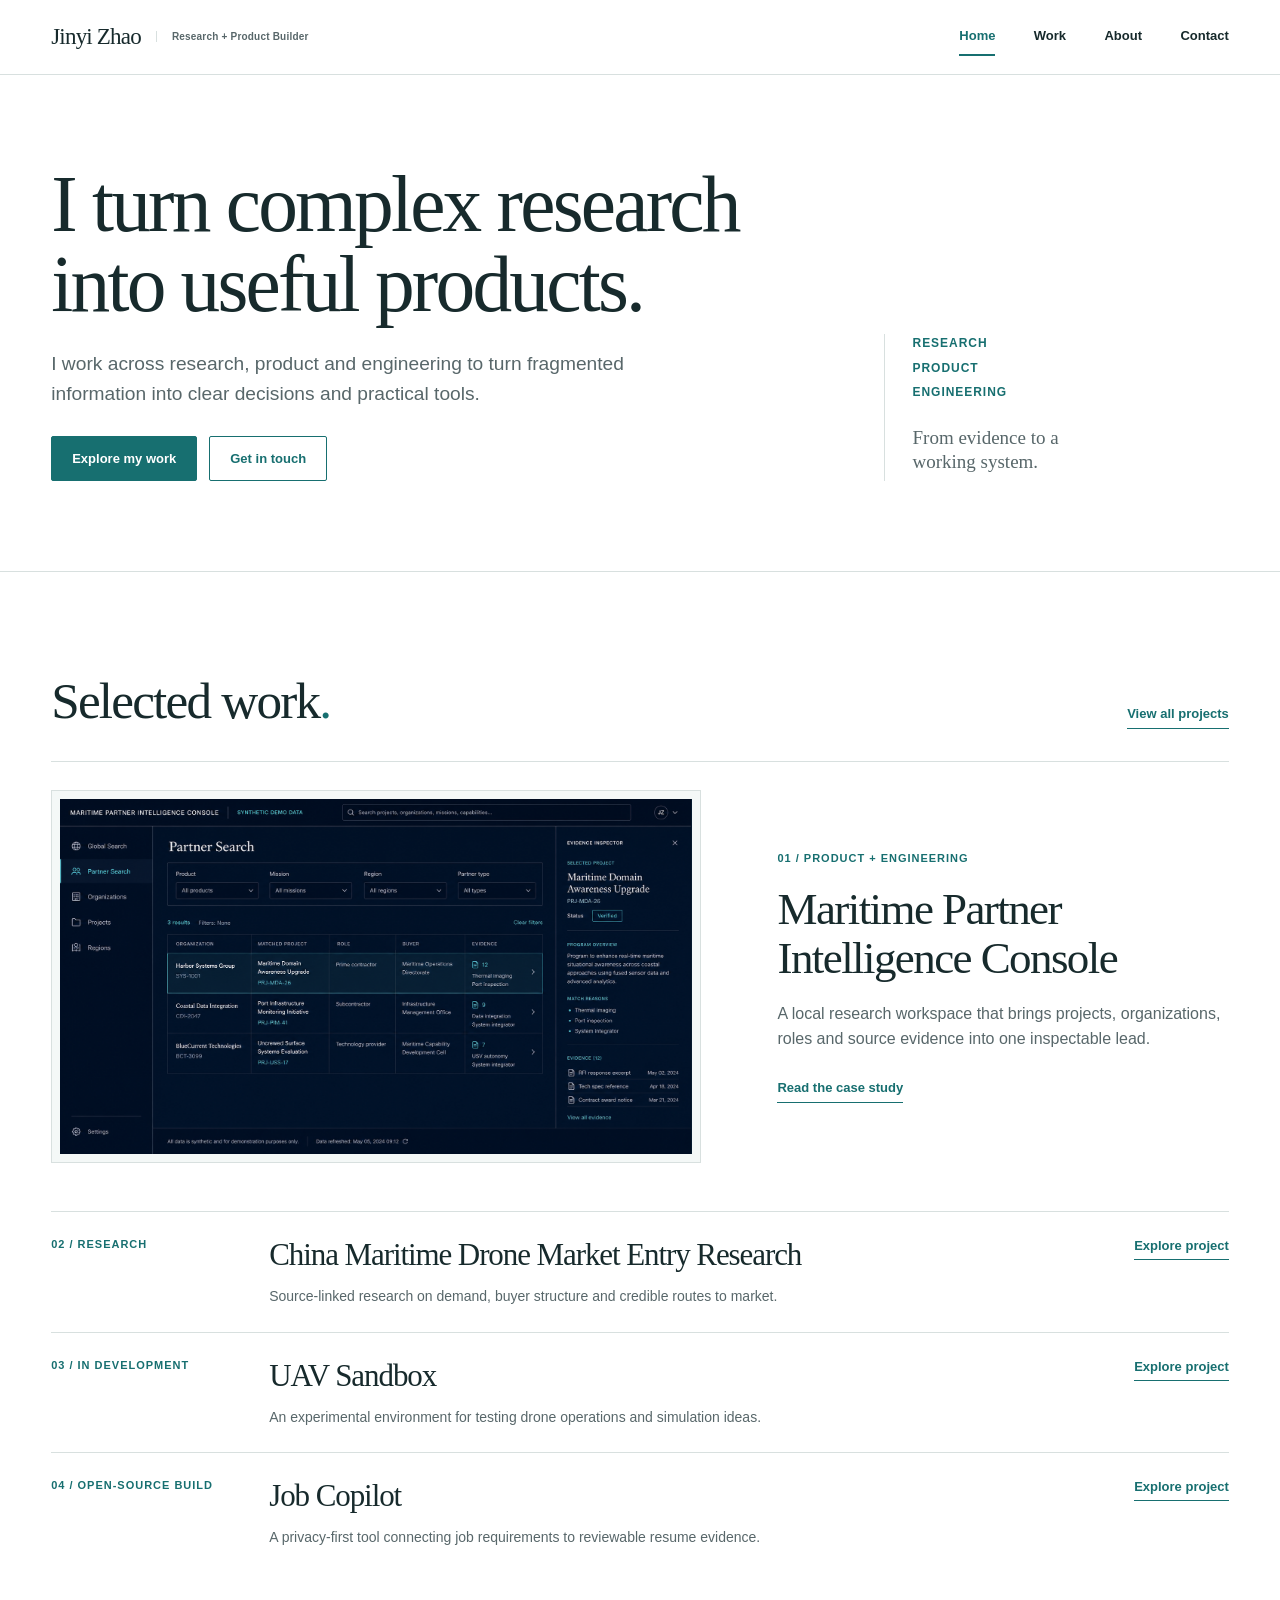
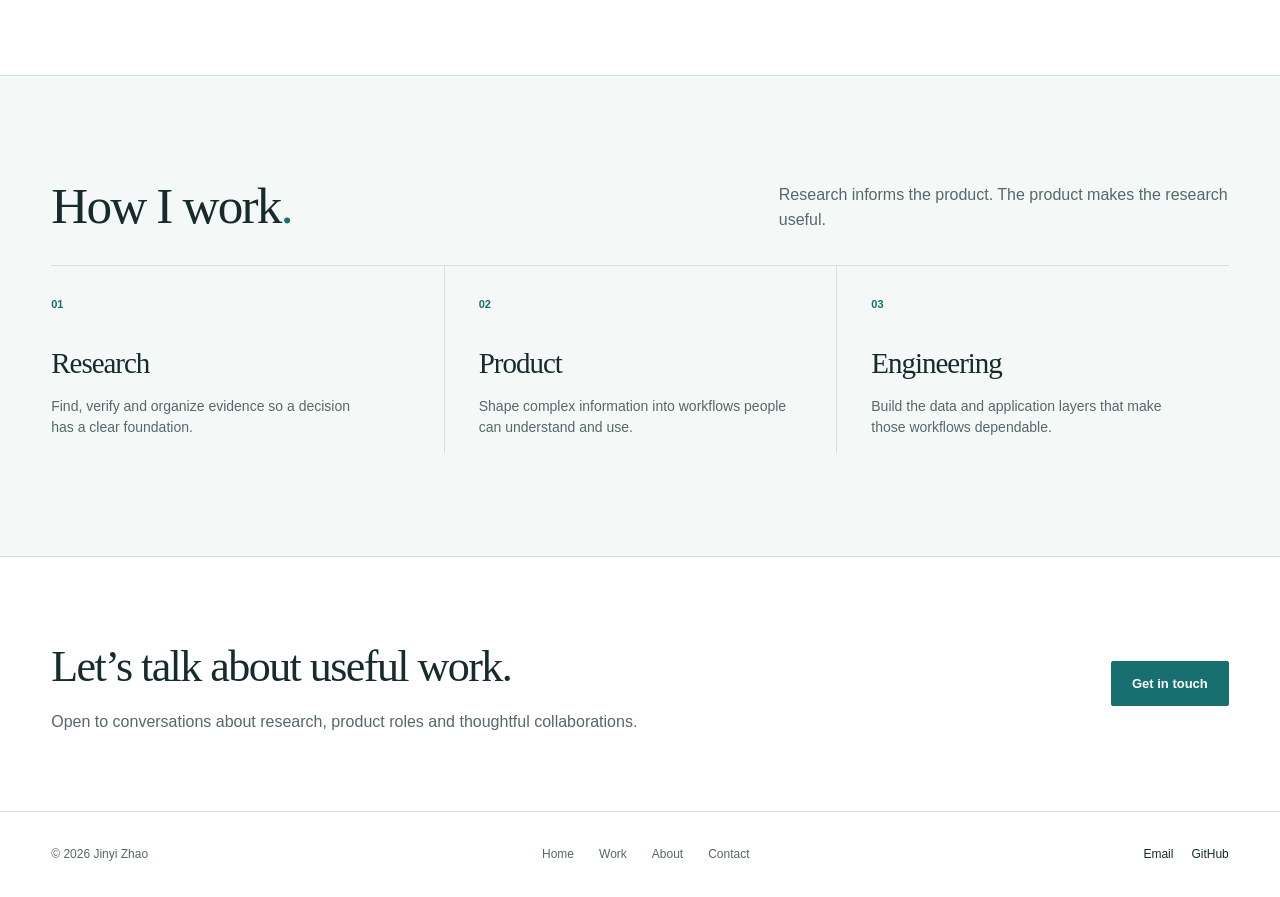
==== commit e94cd30e: "Refocus site as Jinyi Zhao personal portfolio" ====
--- a/index.html
+++ b/index.html
@@ -2,52 +2,43 @@
 <html lang="en">
 <head>
   <meta charset="UTF-8" /><meta name="viewport" content="width=device-width, initial-scale=1.0" />
-  <meta name="description" content="Jinyi Zhao is a research and product builder creating auditable China market intelligence, evidence systems and decision tools." />
-  <meta name="theme-color" content="#071f35" /><meta property="og:type" content="website" />
+  <meta name="description" content="Jinyi Zhao is a research and product builder turning complex evidence into useful products and clear decisions. Explore selected research, product and engineering work." />
+  <meta name="theme-color" content="#ffffff" /><meta property="og:type" content="website" />
   <meta property="og:title" content="Jinyi Zhao | Research + Product Builder" />
-  <meta property="og:description" content="Turning fragmented China market evidence into auditable research and decision tools." />
-  <meta property="og:url" content="https://maritimedroneintel.com/" /><meta property="og:image" content="https://maritimedroneintel.com/assets/zhejiang-maritime-network.webp" />
-  <link rel="canonical" href="https://maritimedroneintel.com/" /><title>Jinyi Zhao | Research + Product Builder</title>
-  <link rel="icon" href="/assets/favicon.svg" type="image/svg+xml" /><link rel="preload" href="/assets/zhejiang-maritime-network.webp" as="image" type="image/webp" />
+  <meta property="og:description" content="I turn complex research into useful products. Explore my work across research, product and engineering." />
+  <meta property="og:url" content="https://www.maritimedroneintel.com/" />
+  <link rel="canonical" href="https://www.maritimedroneintel.com/" /><title>Jinyi Zhao | Research + Product Builder</title>
+  <link rel="icon" href="/assets/favicon.svg" type="image/svg+xml" />
   <link rel="stylesheet" href="/styles.css" /><script src="/script.js" defer></script>
-  <script type="application/ld+json">{"@context":"https://schema.org","@type":"Person","name":"Jinyi Zhao","url":"https://maritimedroneintel.com/","jobTitle":"Research + Product Builder","sameAs":["https://www.linkedin.com/in/jinyi-zhao","https://github.com/Xieyizhou"]}</script>
+  <script type="application/ld+json">{"@context":"https://schema.org","@type":"Person","name":"Jinyi Zhao","url":"https://www.maritimedroneintel.com/","jobTitle":"Research + Product Builder","sameAs":["https://www.linkedin.com/in/jinyi-zhao","https://github.com/Xieyizhou"]}</script>
 </head>
-<body>
+<body class="portfolio-site home-page">
   <a class="skip-link" href="#main">Skip to content</a>
   <header class="site-header" data-header><div class="shell header-inner">
     <a class="brand personal-brand" href="/" aria-label="Jinyi Zhao home"><strong>Jinyi Zhao</strong><span>Research + Product Builder</span></a>
     <button class="menu-toggle" type="button" aria-expanded="false" aria-controls="site-nav"><span class="menu-label">Menu</span><span class="menu-lines" aria-hidden="true"><i></i><i></i></span></button>
-    <nav class="site-nav" id="site-nav" aria-label="Primary navigation"><a href="/" aria-current="page">Main</a><a href="/work/">Work</a><a href="/brief/">Research</a><a href="/services/">Services</a><a href="#about">About</a></nav>
-    <a class="button button-outline header-cta" href="/contact/">Get in touch</a>
+    <nav class="site-nav" id="site-nav" aria-label="Primary navigation"><a href="/" aria-current="page">Home</a><a href="/work/">Work</a><a href="/about/">About</a><a href="/contact/">Contact</a></nav>
   </div></header>
-
   <main id="main">
-    <section class="personal-hero"><div class="hero-network" aria-hidden="true"></div><div class="shell personal-hero-grid">
-      <div class="personal-hero-copy"><p class="eyebrow">Research + Product Builder</p><h1>Turning fragmented China market evidence into auditable research and decision tools.</h1><p>I build research systems and productized workflows that help teams make high-confidence market-entry and supplier decisions in complex, opaque markets.</p><div class="hero-actions"><a class="button button-primary" href="/work/">View selected work</a><a class="button button-secondary" href="/contact/">Discuss research or collaboration</a></div></div>
-      <aside class="dossier" aria-label="Selected evidence dossier"><p class="eyebrow">Evidence dossier</p><ol>
-        <li><span>01</span><div><h2>Maritime Partner Intelligence Console</h2><p>Project-level partner discovery with auditable evidence.</p></div><a href="/work/partner-intelligence/">View case</a></li>
-        <li><span>02</span><div><h2>China Maritime Drone Market Entry Research</h2><p>Source-linked intelligence for overseas technology suppliers.</p></div><a href="/services/">View service</a></li>
-        <li><span>03</span><div><h2>Research &amp; Data Systems</h2><p>Evidence collection, normalization and decision-ready reporting.</p></div><a href="/work/">View work</a></li>
-      </ol><a class="dossier-all" href="/work/">View all work</a></aside>
+    <section class="editorial-hero"><div class="shell editorial-hero-inner">
+      <div><h1>I turn complex research into useful products.</h1><p>I work across research, product and engineering to turn fragmented information into clear decisions and practical tools.</p><div class="hero-actions"><a class="button button-primary" href="/work/">Explore my work</a><a class="button button-secondary" href="/contact/">Get in touch</a></div></div>
+      <aside class="hero-aside" aria-label="Areas of work"><span>Research</span><span>Product</span><span>Engineering</span><p>From evidence to a working system.</p></aside>
     </div></section>
 
-    <section class="section selected-work" id="work"><div class="shell"><p class="eyebrow dark">Selected work</p>
-      <article class="featured-case"><div class="featured-copy"><span class="case-number">01</span><h2>Maritime Partner Intelligence Console</h2><p>A productized research system that turns public evidence into supplier shortlists, project-level comparisons and auditable decision records.</p><ul class="dash-list"><li>Project-specific search semantics</li><li>Entity resolution with approval boundaries</li><li>Evidence lineage from source to claim</li><li>FastAPI, SQLite/FTS5 and React</li></ul><a class="text-link" href="/work/partner-intelligence/">View case study</a></div><a class="product-shot" href="/work/partner-intelligence/" aria-label="View Maritime Partner Intelligence Console case study"><img src="/assets/partner-console-synthetic.png" width="1672" height="941" alt="Synthetic-data demonstration of the Maritime Partner Intelligence Console" /></a></article>
-      <div class="supporting-cases"><article><span class="case-number">02</span><h3>China Maritime Drone Market Entry Research</h3><p>Independent market-entry intelligence connecting products to demand evidence, buyer routes and commercial questions.</p><a class="text-link" href="/services/">View service</a></article><article><span class="case-number">03</span><h3>Research &amp; Data Systems</h3><p>End-to-end workflows for evidence collection, normalization, validation and source-linked reporting.</p><a class="text-link" href="/work/">View selected work</a></article></div>
+    <section class="editorial-section home-work"><div class="shell">
+      <div class="editorial-section-head"><h2>Selected work<span class="period">.</span></h2><a class="text-link" href="/work/">View all projects</a></div>
+      <article class="home-feature"><a class="home-feature-image" href="/work/partner-intelligence/" aria-label="Read the Maritime Partner Intelligence Console case study"><img src="/assets/partner-console-synthetic.png" width="1672" height="941" alt="Synthetic-data view of the Maritime Partner Intelligence Console" /></a><div class="home-feature-copy"><span class="project-number">01 / Product + engineering</span><h3>Maritime Partner Intelligence Console</h3><p>A local research workspace that brings projects, organizations, roles and source evidence into one inspectable lead.</p><a class="text-link" href="/work/partner-intelligence/">Read the case study</a></div></article>
+      <div class="editorial-project-list">
+        <article><span class="project-number">02 / Research</span><div><h3>China Maritime Drone Market Entry Research</h3><p>Source-linked research on demand, buyer structure and credible routes to market.</p></div><a class="text-link" href="/work/#market-entry">Explore project</a></article>
+        <article><span class="project-number">03 / In development</span><div><h3>UAV Sandbox</h3><p>An experimental environment for testing drone operations and simulation ideas.</p></div><a class="text-link" href="/work/#uav-sandbox">Explore project</a></article>
+        <article><span class="project-number">04 / Open-source build</span><div><h3>Job Copilot</h3><p>A privacy-first tool connecting job requirements to reviewable resume evidence.</p></div><a class="text-link" href="/work/#job-copilot">Explore project</a></article>
+      </div>
     </div></section>
 
-    <section class="section capabilities"><div class="shell"><p class="eyebrow dark">Capabilities</p><div class="capability-grid">
-      <article><h2>Research</h2><p>Source-grounded intelligence for markets, suppliers, buyers and policy.</p><ul class="dash-list"><li>Evidence collection &amp; verification</li><li>Market sizing &amp; segmentation</li><li>Buyer and integrator mapping</li><li>Route-to-market analysis</li></ul></article>
-      <article><h2>Product</h2><p>Workflows that make structured evidence useful to people making decisions.</p><ul class="dash-list"><li>Problem framing</li><li>Information architecture</li><li>Search and decision workflows</li><li>Reporting experience</li></ul></article>
-      <article><h2>Engineering</h2><p>Pragmatic systems that operationalize research with reliability and traceability.</p><ul class="dash-list"><li>Data pipelines &amp; ETL</li><li>APIs and integrations</li><li>Full-stack development</li><li>Testing and validation</li></ul></article>
-    </div></div></section>
+    <section class="editorial-section capabilities-section"><div class="shell"><div class="editorial-section-head"><h2>How I work<span class="period">.</span></h2><p>Research informs the product. The product makes the research useful.</p></div><div class="editorial-capabilities"><article><span>01</span><h3>Research</h3><p>Find, verify and organize evidence so a decision has a clear foundation.</p></article><article><span>02</span><h3>Product</h3><p>Shape complex information into workflows people can understand and use.</p></article><article><span>03</span><h3>Engineering</h3><p>Build the data and application layers that make those workflows dependable.</p></article></div></div></section>
 
-    <section class="proof-band"><div class="shell"><p class="eyebrow dark">Project evidence · maritime entry research</p><dl><div><dt>RMB 226.9m</dt><dd>maritime-attributable baseline</dd></div><div><dt>109</dt><dd>public evidence points</dd></div><div><dt>31</dt><dd>supplier / integrator nodes</dd></div></dl><p>Figures describe one public-source research project. They are evidence coverage, not guaranteed outcomes.</p></div></section>
-
-    <section class="section personal-about" id="about"><div class="shell about-grid"><div><p class="eyebrow dark">About</p><h2>Evidence first. Decisions second.</h2></div><div><h3>Jinyi Zhao</h3><p>I work at the intersection of research, product and engineering—turning fragmented public information into structured insight and tools that teams can trust.</p><p>My work spans commercial research, data systems and full-stack product delivery, with a current focus on China maritime technology.</p><div class="about-links"><a class="text-link" href="mailto:jinyi@maritimedroneintel.com">jinyi@maritimedroneintel.com</a><a class="text-link" href="https://www.linkedin.com/in/jinyi-zhao" target="_blank" rel="noreferrer">LinkedIn</a><a class="text-link" href="https://github.com/Xieyizhou" target="_blank" rel="noreferrer">GitHub</a></div></div></div></section>
-
-    <section class="dual-cta"><div class="shell"><h2>Let’s build clarity in complex markets.</h2><div><article><p class="eyebrow">Career conversations</p><p>Open to research, product and strategy roles where evidence drives outcomes.</p><a href="/contact/?intent=career">Discuss a role</a></article><article><p class="eyebrow">Enterprise research &amp; systems</p><p>Need independent research or a custom evidence system for your team?</p><a href="/services/">Explore services</a></article></div></div></section>
+    <section class="editorial-contact"><div class="shell"><div><h2>Let’s talk about useful work.</h2><p>Open to conversations about research, product roles and thoughtful collaborations.</p></div><a class="button button-primary" href="/contact/">Get in touch</a></div></section>
   </main>
-  <footer class="site-footer"><div class="shell footer-inner footer-expanded"><p>© 2026 Jinyi Zhao</p><nav aria-label="Footer navigation"><a href="/work/">Work</a><a href="/brief/">Research</a><a href="/services/">Services</a><a href="/contact/">Contact</a></nav><div class="footer-contact-links"><a href="mailto:jinyi@maritimedroneintel.com">Email</a><a href="https://github.com/Xieyizhou" target="_blank" rel="noreferrer">GitHub</a></div></div></footer>
+  <footer class="site-footer"><div class="shell footer-inner"><p>© 2026 Jinyi Zhao</p><nav aria-label="Footer navigation"><a href="/">Home</a><a href="/work/">Work</a><a href="/about/">About</a><a href="/contact/">Contact</a></nav><div class="footer-contact-links"><a href="mailto:jinyi@maritimedroneintel.com">Email</a><a href="https://github.com/Xieyizhou" target="_blank" rel="noreferrer">GitHub</a></div></div></footer>
 </body>
 </html>
--- a/styles.css
+++ b/styles.css
@@ -415,3 +415,205 @@
   html { scroll-behavior: auto; }
   *, *::before, *::after { transition-duration: .01ms !important; animation-duration: .01ms !important; }
 }
+
+/* Jinyi Zhao editorial portfolio */
+:root {
+  --portfolio-ink: #172a2c;
+  --portfolio-muted: #58676a;
+  --portfolio-accent: #176f70;
+  --portfolio-rule: #d8e0df;
+  --portfolio-soft: #f4f8f7;
+}
+body { background: #fff; color: var(--portfolio-ink); }
+.site-header, .site-header-solid, .site-header.is-scrolled, .site-header.menu-open {
+  color: var(--portfolio-ink);
+  background: rgb(255 255 255 / .97);
+  border-bottom: 1px solid var(--portfolio-rule);
+  box-shadow: none;
+}
+.site-header.is-scrolled { box-shadow: 0 8px 24px rgb(23 42 44 / .05); }
+.header-inner { grid-template-columns: 1fr auto; gap: 30px; min-height: 74px; }
+.brand { text-transform: none; gap: 15px; white-space: nowrap; }
+.brand strong { font-size: 23px; letter-spacing: -.035em; }
+.brand span { color: var(--portfolio-muted); border-left-color: var(--portfolio-rule); letter-spacing: .02em; text-transform: none; }
+.site-nav { gap: clamp(24px, 3vw, 42px); font-size: 13px; font-weight: 600; }
+.site-nav a { border-bottom-width: 2px; }
+.site-nav a:hover, .site-nav a:focus-visible, .site-nav a[aria-current='page'] { color: var(--portfolio-accent); border-bottom-color: var(--portfolio-accent); }
+.header-cta { display: none; }
+.button { min-height: 45px; padding: 13px 20px; border-radius: 2px; font-size: 13px; }
+.button-primary { background: var(--portfolio-accent); border-color: var(--portfolio-accent); }
+.button-primary:hover { background: #0e5557; }
+.button-secondary, .button-outline { color: var(--portfolio-accent); background: #fff; border-color: var(--portfolio-accent); }
+.button-secondary:hover, .button-outline:hover { background: var(--portfolio-soft); border-color: var(--portfolio-accent); }
+.text-link { color: var(--portfolio-accent); border-color: var(--portfolio-accent); font-size: 13px; }
+.period { color: var(--portfolio-accent); }
+.site-footer { color: var(--portfolio-muted); background: #fff; border-top: 1px solid var(--portfolio-rule); }
+.footer-contact-links { color: var(--portfolio-ink); }
+.footer-inner { min-height: 85px; font-size: 12px; }
+.footer-inner a:hover, .footer-inner a:focus-visible { color: var(--portfolio-accent); }
+.portfolio-site { padding-top: 74px; }
+.portfolio-site h1, .portfolio-site h2, .portfolio-site h3 { color: var(--portfolio-ink); font-family: Georgia, 'Times New Roman', serif; font-weight: 400; letter-spacing: -.035em; }
+.portfolio-site p { color: var(--portfolio-muted); }
+.project-number { display: block; color: var(--portfolio-accent); font-size: 11px; font-weight: 700; letter-spacing: .09em; text-transform: uppercase; }
+
+.editorial-hero { border-bottom: 1px solid var(--portfolio-rule); }
+.editorial-hero-inner { display: grid; grid-template-columns: minmax(0, 1.35fr) minmax(190px, .65fr); gap: clamp(50px, 9vw, 130px); align-items: end; min-height: 440px; padding-block: clamp(64px, 7vw, 100px); }
+.editorial-hero h1 { max-width: 790px; margin: 0 0 25px; font-size: clamp(51px, 6.2vw, 84px); line-height: 1.01; }
+.editorial-hero p { max-width: 620px; margin-bottom: 28px; font-size: clamp(17px, 1.5vw, 20px); line-height: 1.55; }
+.hero-aside { padding: 0 0 8px 28px; border-left: 1px solid var(--portfolio-rule); }
+.hero-aside span { display: block; margin: 0 0 6px; color: var(--portfolio-accent); font-size: 12px; font-weight: 700; letter-spacing: .08em; text-transform: uppercase; }
+.hero-aside p { max-width: 180px; margin: 24px 0 0; font-family: Georgia, 'Times New Roman', serif; font-size: 19px; line-height: 1.25; }
+.editorial-section { padding-block: clamp(70px, 8vw, 105px); border-bottom: 1px solid var(--portfolio-rule); }
+.editorial-section-head { display: flex; justify-content: space-between; gap: 30px; align-items: end; margin-bottom: 32px; }
+.editorial-section-head h2 { margin: 0; font-size: clamp(36px, 4vw, 52px); line-height: 1.06; }
+.editorial-section-head > p { max-width: 450px; margin: 0; }
+.home-feature { display: grid; grid-template-columns: minmax(0, 1.18fr) minmax(0, .82fr); gap: clamp(34px, 6vw, 78px); align-items: center; padding: 28px 0 48px; border-top: 1px solid var(--portfolio-rule); }
+.home-feature-image, .work-feature-media { display: block; padding: 8px; border: 1px solid var(--portfolio-rule); background: var(--portfolio-soft); }
+.home-feature-image img, .work-feature-media img { width: 100%; height: auto; aspect-ratio: 16 / 9; object-fit: contain; background: #061a2e; }
+.home-feature-copy h3 { max-width: 430px; margin: 18px 0; font-size: clamp(31px, 3.6vw, 45px); line-height: 1.1; }
+.home-feature-copy p { max-width: 450px; margin-bottom: 24px; font-size: 16px; }
+.editorial-project-list article { display: grid; grid-template-columns: 190px minmax(0, 1fr) auto; gap: 28px; align-items: start; padding: 24px 0; border-top: 1px solid var(--portfolio-rule); }
+.editorial-project-list h3 { margin: -5px 0 7px; font-size: clamp(23px, 2.5vw, 31px); }
+.editorial-project-list p { max-width: 620px; margin: 0; font-size: 14px; }
+.editorial-project-list .text-link { white-space: nowrap; }
+.capabilities-section { background: var(--portfolio-soft); }
+.editorial-capabilities { display: grid; grid-template-columns: repeat(3, 1fr); border-top: 1px solid var(--portfolio-rule); }
+.editorial-capabilities article { padding: 25px 34px 0; border-left: 1px solid var(--portfolio-rule); }
+.editorial-capabilities article:first-child { padding-left: 0; border-left: 0; }
+.editorial-capabilities span { color: var(--portfolio-accent); font-size: 11px; font-weight: 700; }
+.editorial-capabilities h3 { margin: 25px 0 10px; font-size: 29px; }
+.editorial-capabilities p { max-width: 310px; font-size: 14px; }
+.editorial-contact { padding-block: clamp(55px, 6vw, 80px); }
+.editorial-contact .shell { display: flex; justify-content: space-between; align-items: center; gap: 40px; }
+.editorial-contact h2 { margin: 0 0 8px; font-size: clamp(31px, 3.5vw, 44px); }
+.editorial-contact p { margin: 0; }
+.editorial-contact .button { flex: none; }
+
+.editorial-page-intro { padding: clamp(68px, 7vw, 95px) 0 60px; border-bottom: 1px solid var(--portfolio-rule); }
+.editorial-page-intro h1 { margin: 0 0 22px; font-size: clamp(54px, 6vw, 78px); line-height: 1.04; }
+.editorial-page-intro p { max-width: 720px; margin: 0; font-size: clamp(17px, 1.5vw, 20px); }
+.page-intro-grid { display: grid; grid-template-columns: 1.15fr .85fr; gap: 70px; align-items: end; }
+.work-jump { border-top: 1px solid var(--portfolio-rule); }
+.work-jump a { display: block; padding: 12px 0; border-bottom: 1px solid var(--portfolio-rule); font-size: 14px; }
+.work-jump a:hover, .work-jump a:focus-visible { color: var(--portfolio-accent); }
+.work-jump span { display: inline-block; width: 30px; color: var(--portfolio-accent); font-size: 11px; }
+.work-content { padding: 66px 0 95px; }
+.work-feature { display: grid; grid-template-columns: minmax(0, .9fr) minmax(0, 1.1fr); gap: clamp(42px, 6vw, 80px); align-items: center; padding: 0 0 70px; scroll-margin-top: 95px; }
+.work-feature h2 { margin: 17px 0 20px; font-size: clamp(39px, 4.1vw, 55px); line-height: 1.07; }
+.work-feature-copy > p { max-width: 490px; font-size: 16px; }
+.editorial-facts { margin: 25px 0; border-top: 1px solid var(--portfolio-rule); }
+.editorial-facts div { display: grid; grid-template-columns: 95px 1fr; gap: 12px; padding: 11px 0; border-bottom: 1px solid var(--portfolio-rule); font-size: 13px; }
+.editorial-facts dt { color: var(--portfolio-accent); font-weight: 700; }
+.editorial-facts dd { color: var(--portfolio-muted); }
+.work-entry { display: grid; grid-template-columns: 195px minmax(0, 1fr); gap: 35px; padding: 44px 0; border-top: 1px solid var(--portfolio-rule); scroll-margin-top: 95px; }
+.work-entry h2 { max-width: 830px; margin: -9px 0 15px; font-size: clamp(32px, 3.5vw, 45px); line-height: 1.1; }
+.work-entry p { max-width: 745px; margin-bottom: 15px; font-size: 16px; }
+.entry-contribution { font-size: 13px !important; }
+.entry-contribution strong { color: var(--portfolio-ink); }
+.entry-links { display: flex; flex-wrap: wrap; gap: 20px; margin-top: 22px; }
+
+.about-intro .project-number { margin-bottom: 24px; }
+.about-intro h1 { max-width: 890px; }
+.about-story-grid { display: grid; grid-template-columns: .7fr 1.3fr; gap: 80px; }
+.about-story h2 { margin: 0; font-size: clamp(32px, 3.4vw, 44px); }
+.about-story p { max-width: 720px; font-size: 18px; line-height: 1.65; }
+.about-story p + p { margin-top: 24px; }
+.about-story a { color: var(--portfolio-accent); text-decoration: underline; text-underline-offset: 3px; }
+
+.contact-intro-new .shell { max-width: 1180px; }
+.contact-intro-new h1 { max-width: 900px; }
+.contact-direct { display: inline-block; margin: 30px 0 10px; color: var(--portfolio-accent); font-family: Georgia, 'Times New Roman', serif; font-size: clamp(22px, 3vw, 36px); text-decoration: underline; text-underline-offset: 5px; overflow-wrap: anywhere; }
+.contact-location { font-size: 14px !important; }
+.contact-choices { padding: 75px 0 90px; }
+.contact-choice-grid { display: grid; grid-template-columns: 1fr 1fr; gap: 18px; }
+.contact-choice-grid .intent-card { min-height: 265px; padding: 34px; background: var(--portfolio-soft); border: 1px solid var(--portfolio-rule); border-top: 3px solid transparent; color: var(--portfolio-ink); }
+.contact-choice-grid .intent-card:hover, .contact-choice-grid .intent-card:focus-visible, .contact-choice-grid .intent-card.is-selected { background: #e8f2f0; border-top-color: var(--portfolio-accent); box-shadow: none; transform: none; }
+.contact-choice-grid .intent-card h3 { margin: 29px 0 10px; font-size: 31px; }
+.contact-choice-grid .intent-card p { max-width: 370px; min-height: 0; font-size: 15px; }
+.contact-choice-grid .intent-action { color: var(--portfolio-accent); font-size: 13px; }
+.contact-other { padding: 48px 0; background: var(--portfolio-soft); border-top: 1px solid var(--portfolio-rule); border-bottom: 1px solid var(--portfolio-rule); }
+.contact-other .shell { display: flex; align-items: center; justify-content: space-between; gap: 35px; }
+.contact-other h2 { margin-bottom: 8px; font-size: 30px; }
+.contact-other p { max-width: 650px; margin: 0; }
+.contact-other p a { color: var(--portfolio-accent); text-decoration: underline; text-underline-offset: 3px; }
+.contact-other .text-link { flex: none; }
+.contact-social-strip { padding: 35px 0; }
+.contact-social-strip .shell { display: flex; justify-content: space-between; gap: 30px; }
+.contact-social-strip p { margin: 0; color: var(--portfolio-muted); }
+.contact-social-strip .shell > div { display: flex; gap: 24px; color: var(--portfolio-accent); }
+
+/* Legacy research pages stay available, within the same personal-site shell. */
+.service-hero, .case-hero, .interior-hero { color: var(--portfolio-ink); background: #fff; border-bottom: 1px solid var(--portfolio-rule); }
+.service-hero::after, .case-hero::after, .interior-hero::after, .hero-network, .interior-art { display: none; }
+.service-hero .eyebrow, .case-hero .eyebrow, .interior-hero .interior-index { color: var(--portfolio-accent); }
+.service-hero h1, .case-hero h1, .interior-hero h1 { color: var(--portfolio-ink); }
+.service-hero .hero-lead, .service-hero .audience-line, .case-hero > .shell > p:not(.eyebrow), .interior-lead { color: var(--portfolio-muted); }
+.service-hero-grid, .interior-hero-grid { min-height: 0; }
+.decision-screen, .brief-meta { color: var(--portfolio-ink); background: var(--portfolio-soft); border: 1px solid var(--portfolio-rule); }
+.decision-screen .eyebrow { color: var(--portfolio-accent); }
+.decision-screen dt, .brief-meta p { color: var(--portfolio-ink); border-color: var(--portfolio-rule); }
+.decision-screen dd { color: var(--portfolio-muted); }
+.case-hero dl { border-color: var(--portfolio-rule); }
+.case-hero dl > div { border-color: var(--portfolio-rule); }
+.case-hero dt { color: var(--portfolio-accent); }
+.case-hero dd { color: var(--portfolio-muted); }
+.dual-cta, .final-cta { background: var(--portfolio-soft); color: var(--portfolio-ink); border-top: 1px solid var(--portfolio-rule); }
+.dual-cta h2, .final-cta h2 { color: var(--portfolio-ink); }
+.dual-cta article { border-color: var(--portfolio-rule); }
+.dual-cta article p:not(.eyebrow), .final-cta p { color: var(--portfolio-muted); }
+.dual-cta article > a { color: var(--portfolio-accent); }
+.dual-cta .eyebrow { color: var(--portfolio-accent); }
+.error-main { color: var(--portfolio-ink); background: #fff; }
+.error-main h1 { color: var(--portfolio-ink); }
+.error-main p { color: var(--portfolio-muted); }
+.error-main .section-index { color: var(--portfolio-accent); }
+
+@media (max-width: 980px) {
+  .editorial-hero-inner { grid-template-columns: 1fr; gap: 36px; }
+  .hero-aside { display: flex; flex-wrap: wrap; gap: 15px; padding: 0; border: 0; }
+  .hero-aside span { margin: 0; }
+  .hero-aside p { flex-basis: 100%; max-width: none; margin: 0; font-size: 16px; }
+  .page-intro-grid { gap: 35px; }
+  .work-feature { grid-template-columns: 1fr; }
+  .work-feature-media { width: min(100%, 850px); }
+}
+@media (max-width: 820px) {
+  .menu-toggle { color: var(--portfolio-ink); }
+  .site-nav { top: 74px; color: var(--portfolio-ink); background: #fff; border-top: 1px solid var(--portfolio-rule); }
+  .site-nav a { border-bottom-color: var(--portfolio-rule); }
+  .header-inner { grid-template-columns: 1fr auto; }
+  .page-intro-grid, .about-story-grid { grid-template-columns: 1fr; }
+  .editorial-project-list article { grid-template-columns: 150px 1fr; }
+  .editorial-project-list .text-link { grid-column: 2; justify-self: start; }
+  .editorial-capabilities { grid-template-columns: 1fr; }
+  .editorial-capabilities article, .editorial-capabilities article:first-child { padding: 22px 0; border-left: 0; border-bottom: 1px solid var(--portfolio-rule); }
+  .editorial-capabilities article:last-child { border-bottom: 0; }
+  .editorial-capabilities h3 { margin-top: 10px; }
+}
+@media (max-width: 600px) {
+  .brand span { display: none; }
+  .editorial-hero-inner { min-height: 0; padding-block: 56px 62px; }
+  .editorial-hero h1 { font-size: clamp(44px, 11vw, 62px); }
+  .editorial-hero p { font-size: 16px; }
+  .hero-aside { display: none; }
+  .editorial-section { padding-block: 60px; }
+  .editorial-section-head { align-items: start; flex-direction: column; gap: 15px; }
+  .home-feature { grid-template-columns: 1fr; gap: 25px; }
+  .home-feature-copy h3 { font-size: 33px; }
+  .editorial-project-list article { grid-template-columns: 1fr; gap: 8px; }
+  .editorial-project-list .text-link { grid-column: auto; }
+  .editorial-project-list h3 { margin: 0 0 7px; }
+  .editorial-contact .shell, .contact-other .shell { flex-direction: column; align-items: flex-start; }
+  .editorial-page-intro { padding: 58px 0 44px; }
+  .editorial-page-intro h1 { font-size: clamp(44px, 11vw, 58px); }
+  .work-content { padding: 48px 0 65px; }
+  .work-feature { gap: 28px; padding-bottom: 55px; }
+  .work-feature h2 { font-size: 38px; }
+  .work-entry { grid-template-columns: 1fr; gap: 14px; padding: 34px 0; }
+  .work-entry h2 { margin: 0 0 12px; font-size: 32px; }
+  .contact-choice-grid { grid-template-columns: 1fr; }
+  .contact-choices { padding: 55px 0; }
+  .contact-choice-grid .intent-card { min-height: 220px; padding: 26px; }
+  .contact-social-strip .shell { flex-direction: column; gap: 8px; }
+  .footer-inner nav { gap: 15px; }
+}
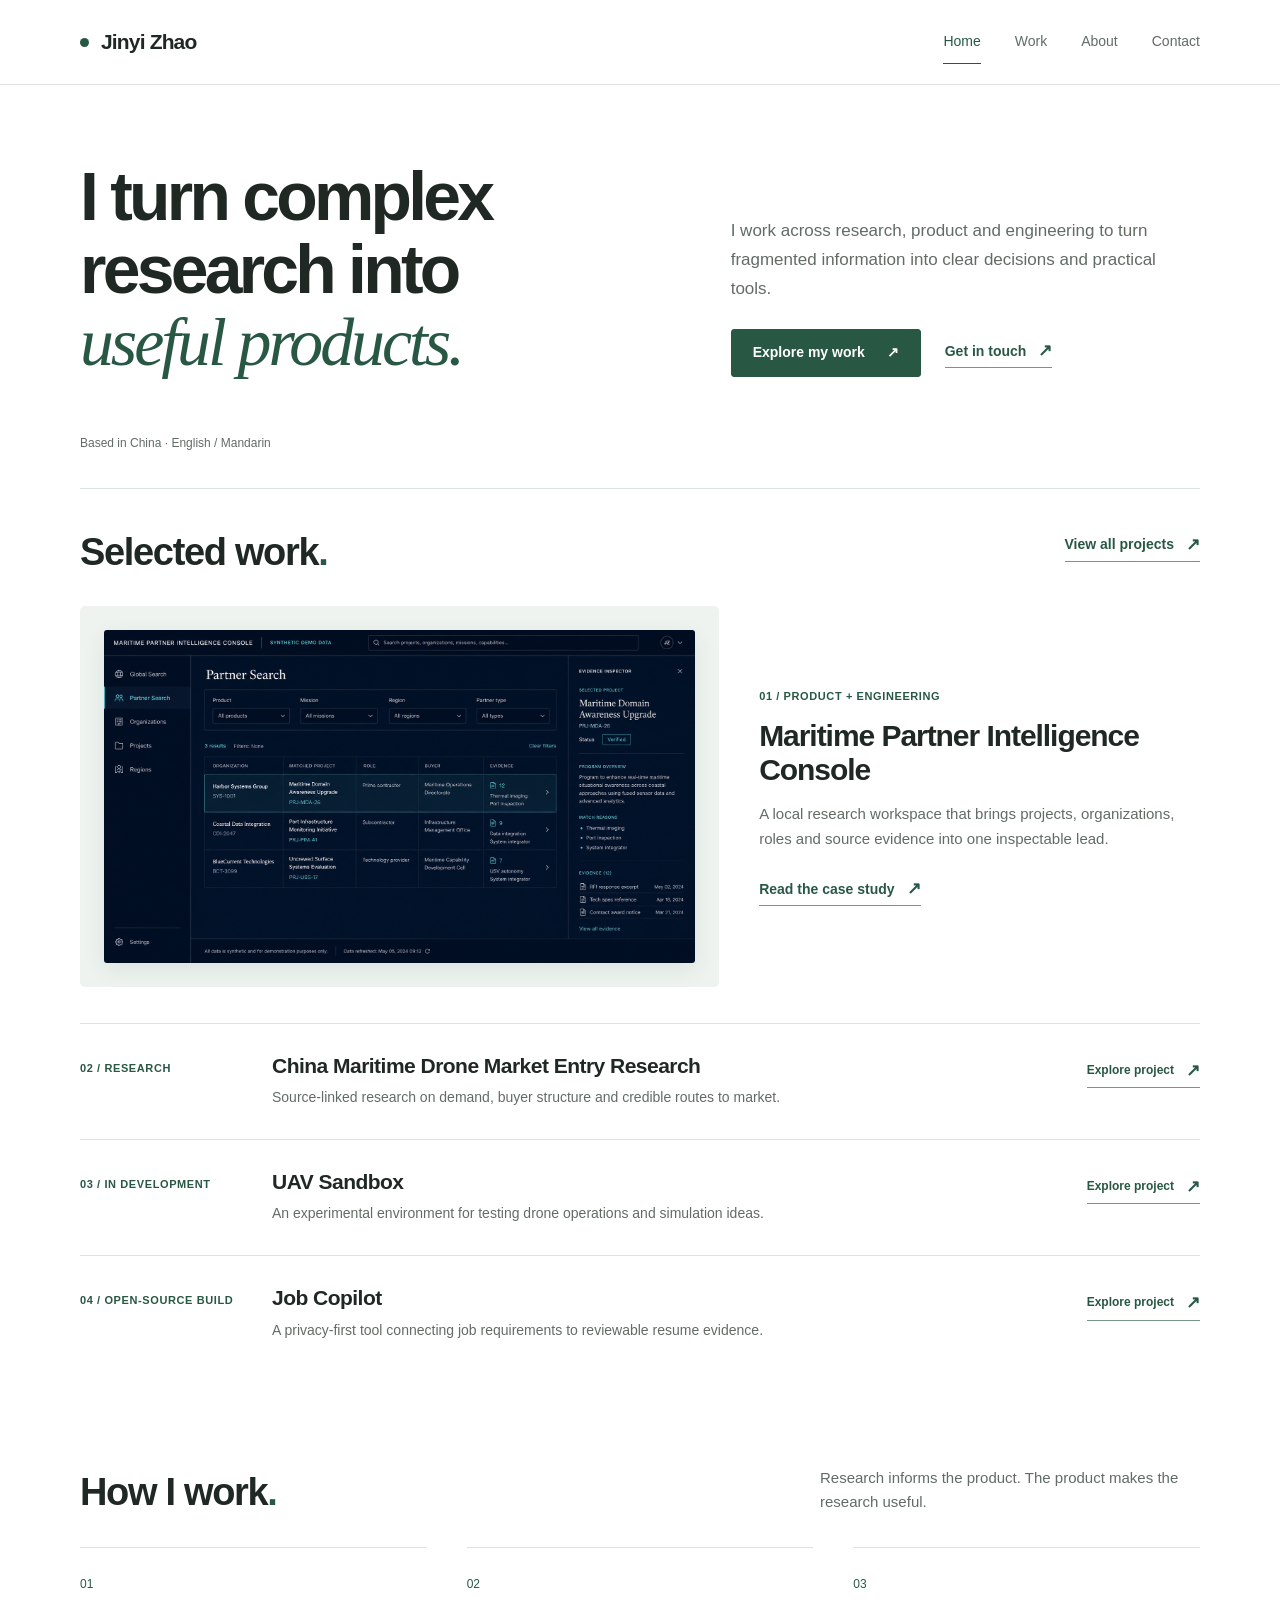
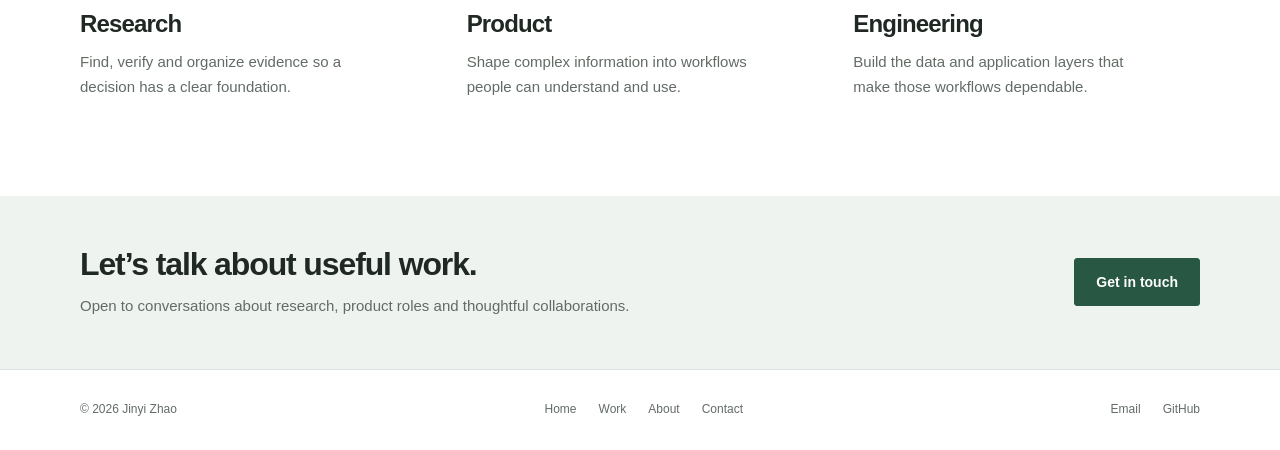
==== commit e4f7708e: "Redesign portfolio with responsive editorial layout and versioned assets" ====
--- a/index.html
+++ b/index.html
@@ -9,7 +9,7 @@
   <meta property="og:url" content="https://www.maritimedroneintel.com/" />
   <link rel="canonical" href="https://www.maritimedroneintel.com/" /><title>Jinyi Zhao | Research + Product Builder</title>
   <link rel="icon" href="/assets/favicon.svg" type="image/svg+xml" />
-  <link rel="stylesheet" href="/styles.css" /><script src="/script.js" defer></script>
+  <link rel="stylesheet" href="/assets/site-20260927.css" /><script src="/assets/site-20260927.js" defer></script>
   <script type="application/ld+json">{"@context":"https://schema.org","@type":"Person","name":"Jinyi Zhao","url":"https://www.maritimedroneintel.com/","jobTitle":"Research + Product Builder","sameAs":["https://www.linkedin.com/in/jinyi-zhao","https://github.com/Xieyizhou"]}</script>
 </head>
 <body class="portfolio-site home-page">
@@ -21,8 +21,9 @@
   </div></header>
   <main id="main">
     <section class="editorial-hero"><div class="shell editorial-hero-inner">
-      <div><h1>I turn complex research into useful products.</h1><p>I work across research, product and engineering to turn fragmented information into clear decisions and practical tools.</p><div class="hero-actions"><a class="button button-primary" href="/work/">Explore my work</a><a class="button button-secondary" href="/contact/">Get in touch</a></div></div>
-      <aside class="hero-aside" aria-label="Areas of work"><span>Research</span><span>Product</span><span>Engineering</span><p>From evidence to a working system.</p></aside>
+      <h1>I turn complex<br class="desktop-break" /> research into<br class="desktop-break" /> <em>useful products.</em></h1>
+      <div class="hero-introduction"><p>I work across research, product and engineering to turn fragmented information into clear decisions and practical tools.</p><div class="hero-actions"><a class="button button-primary" href="/work/">Explore my work <span aria-hidden="true">↗</span></a><a class="text-link" href="/contact/">Get in touch</a></div></div>
+      <p class="hero-location">Based in China · English / Mandarin</p>
     </div></section>
 
     <section class="editorial-section home-work"><div class="shell">
--- a/assets/site-20260927.css
+++ b/assets/site-20260927.css
@@ -0,0 +1,14 @@
+/* A self-contained, versioned portfolio system. No legacy cascade on core pages. */
+:root{--ink:#202823;--muted:#626c65;--accent:#285844;--paper:#fff;--rule:#dce2dd;--soft:#eef3ef;--shell:1120px;--pad:32px}
+*{box-sizing:border-box}html{scroll-behavior:smooth;scroll-padding-top:110px}body{margin:0;background:var(--paper);color:var(--ink);font:16px/1.65 Arial,Helvetica,sans-serif;-webkit-font-smoothing:antialiased}img{display:block;max-width:100%;height:auto}a{color:inherit;text-decoration:none}button{font:inherit}h1,h2,h3,p,dl,dd{margin:0}h1,h2,h3{line-height:1.15;letter-spacing:-.035em;font-weight:600}h1{font-size:clamp(42px,5.4vw,72px)}h2{font-size:clamp(29px,3vw,38px)}h3{font-size:26px}p{color:var(--muted)}.shell{width:min(calc(100% - var(--pad)*2),var(--shell));margin-inline:auto}a:focus-visible,button:focus-visible{outline:3px solid #548d70;outline-offset:5px}.skip-link{position:fixed;z-index:100;top:8px;left:16px;padding:10px 18px;background:white;transform:translateY(-150%)}.skip-link:focus{transform:none}
+.site-header,.site-header.is-scrolled,.site-header-solid,.site-header.menu-open{position:sticky;top:0;z-index:30;width:100%;background:rgba(255,255,255,.97);color:var(--ink);border-bottom:1px solid var(--rule);box-shadow:none;backdrop-filter:blur(12px)}.header-inner{min-height:84px;display:flex;align-items:center;justify-content:space-between;gap:24px}.brand,.personal-brand{display:inline-flex;align-items:center;gap:12px;text-transform:none;white-space:nowrap}.brand:before{content:"";width:9px;height:9px;background:var(--accent);border-radius:50%}.brand strong{font:600 21px/1.2 Arial,Helvetica,sans-serif;letter-spacing:-.04em}.brand span{display:none}.site-nav{display:flex;gap:34px;align-items:center;font-size:14px;font-weight:500}.site-nav a{padding:10px 0;border-bottom:1px solid transparent;color:var(--muted)}.site-nav a:hover,.site-nav a[aria-current=page]{color:var(--accent);border-color:var(--accent)}.menu-toggle,.header-cta{display:none}.portfolio-site{padding-top:0}.button{display:inline-flex;align-items:center;justify-content:center;gap:22px;min-height:48px;padding:12px 21px;border:1px solid var(--accent);border-radius:3px;font-size:14px;font-weight:600;line-height:1.4;transition:background .18s,color .18s}.button-primary{background:var(--accent);color:#fff}.button-primary:hover{background:#183e2d}.button-secondary,.button-outline{background:transparent;color:var(--accent)}.button-secondary:hover,.button-outline:hover{background:var(--soft)}.text-link{display:inline-flex;align-items:center;gap:12px;align-self:flex-start;color:var(--accent);font-size:14px;font-weight:600;line-height:1.6;border-bottom:1px solid #789483;padding-bottom:3px}.text-link:after{content:"↗";font-size:17px}.text-link:hover{border-color:var(--accent)}.period{color:var(--accent)}
+.editorial-hero{padding:76px 0 0}.editorial-hero-inner{display:grid;grid-template-columns:1.25fr 1fr;gap:42px 64px;padding-bottom:34px;border-bottom:1px solid var(--rule)}.editorial-hero h1{font-size:clamp(48px,5.3vw,72px);letter-spacing:-.055em;line-height:1.07}.editorial-hero h1 em{font-family:Georgia,serif;font-weight:400;color:var(--accent);letter-spacing:-.045em}.hero-introduction{align-self:end;padding-bottom:3px}.hero-introduction p{font-size:17px;line-height:1.7;max-width:460px}.hero-actions{display:flex;flex-wrap:wrap;align-items:center;gap:24px;margin-top:25px}.hero-actions .text-link{align-self:center}.hero-location{grid-column:1/-1;font-size:12px;margin-top:12px}.editorial-section{padding:70px 0}.home-work{padding-top:42px;padding-bottom:0}.editorial-section-head{display:flex;align-items:end;justify-content:space-between;gap:30px;margin-bottom:32px}.editorial-section-head>p{max-width:380px;font-size:15px}.home-feature{display:grid;grid-template-columns:1.45fr 1fr;gap:40px;align-items:center;padding-bottom:36px}.home-feature-image,.work-feature-media{display:flex;align-items:center;justify-content:center;background:var(--soft);padding:24px;border-radius:5px;overflow:hidden}.home-feature-image img,.work-feature-media img{width:100%;height:auto;object-fit:contain;border-radius:3px;box-shadow:0 7px 22px #183e2d15}.home-feature-copy h3{font-size:30px;margin:14px 0}.home-feature-copy p{font-size:15px;margin-bottom:24px}.project-number{display:block;font-size:11px;letter-spacing:.055em;text-transform:uppercase;color:var(--accent);font-weight:600}.editorial-project-list article{display:grid;grid-template-columns:160px 1fr auto;align-items:start;gap:32px;padding:30px 0;border-top:1px solid var(--rule)}.editorial-project-list h3{font-size:21px;letter-spacing:-.025em;margin-bottom:8px}.editorial-project-list p{font-size:14px;max-width:540px}.editorial-project-list .text-link{font-size:12px;margin-top:3px}.editorial-project-list .project-number{padding-top:5px}.capabilities-section{margin-top:24px}.editorial-capabilities{display:grid;grid-template-columns:repeat(3,1fr);gap:40px}.editorial-capabilities article{border-top:1px solid var(--rule);padding-top:22px}.editorial-capabilities article>span{font-size:12px;color:var(--accent)}.editorial-capabilities h3{font-size:24px;margin:13px 0}.editorial-capabilities p{font-size:15px;max-width:310px}.editorial-contact{background:var(--soft);padding:50px 0;margin-top:26px}.editorial-contact>.shell{display:flex;justify-content:space-between;align-items:center;gap:36px}.editorial-contact h2{font-size:32px;margin-bottom:12px}.editorial-contact p{font-size:15px}.editorial-contact .button{flex-shrink:0}.site-footer{background:#fff;color:var(--muted);padding:30px 0;border-top:1px solid var(--rule)}.footer-inner{display:flex;align-items:center;justify-content:space-between;flex-wrap:wrap;gap:24px;font-size:12px}.footer-inner nav,.footer-contact-links{display:flex;flex-wrap:wrap;gap:22px}.footer-inner a:hover{color:var(--accent);text-decoration:underline}
+.editorial-page-intro{padding:66px 0 52px}.editorial-page-intro h1{max-width:850px}.editorial-page-intro p{max-width:650px;font-size:18px;margin-top:25px}.page-intro-grid{display:grid;grid-template-columns:1.4fr 1fr;gap:80px;align-items:center}.work-jump{display:grid;gap:0}.work-jump a{display:flex;gap:22px;border-bottom:1px solid var(--rule);padding:10px 0;font-size:13px}.work-jump span{color:var(--accent);font-size:11px}.work-jump a:hover{color:var(--accent)}.work-content{padding-bottom:36px}.work-feature{border-top:1px solid var(--rule);padding:44px 0 54px;display:grid;grid-template-columns:1fr 1.1fr;gap:55px;align-items:start;scroll-margin-top:100px}.work-feature h2{font-size:36px;margin:15px 0 21px}.work-feature-copy>p{font-size:15px}.work-feature-media{position:sticky;top:112px;padding:20px}.editorial-facts{display:grid;gap:15px;margin:25px 0}.editorial-facts>div{display:grid;grid-template-columns:95px 1fr;gap:16px;font-size:13px}.editorial-facts dt{color:var(--ink);font-weight:600}.editorial-facts dd{color:var(--muted);margin:0}.work-entry{display:grid;grid-template-columns:200px 1fr;gap:55px;padding:40px 0;border-top:1px solid var(--rule);scroll-margin-top:100px}.work-entry .project-number{padding-top:6px}.work-entry h2{font-size:29px;margin-bottom:18px;max-width:620px}.work-entry p{font-size:15px;max-width:700px}.work-entry .entry-contribution{font-size:13px;margin-top:16px}.entry-links{display:flex;flex-wrap:wrap;gap:20px;margin-top:23px}.about-intro .project-number{margin-bottom:24px}.about-intro h1{max-width:820px}.about-story{border-top:1px solid var(--rule);padding:46px 0}.about-story-grid{display:grid;grid-template-columns:1fr 1.65fr;gap:65px}.about-story h2{font-size:25px}.about-story p+p{margin-top:22px}.about-story a,.contact-other p a{text-decoration:underline;text-underline-offset:4px;color:var(--accent)}.about-practice{padding-top:28px}.contact-intro-new h1{max-width:760px}.contact-direct{display:inline-block;font-size:clamp(19px,3vw,32px);color:var(--accent);border-bottom:1px solid var(--accent);margin-top:32px;overflow-wrap:anywhere;line-height:1.6}.editorial-page-intro .contact-location{font-size:13px;margin-top:18px}.contact-choices{padding:15px 0 48px}.contact-choices h2{font-size:25px}.contact-choice-grid{display:grid;grid-template-columns:1fr 1fr;gap:24px}.intent-card{display:flex;flex-direction:column;padding:30px;border:1px solid var(--rule);border-radius:4px;transition:background .2s,border-color .2s}.intent-card:hover,.intent-card:focus-visible{background:var(--soft);border-color:#769b82}.intent-card h3{margin:22px 0 12px;font-size:25px}.intent-card p{font-size:15px;flex-grow:1}.intent-action{color:var(--accent);font-size:14px;font-weight:600;margin-top:28px}.intent-action:after{content:" ↗"}.contact-other>.shell{border-top:1px solid var(--rule);padding-top:32px;display:flex;align-items:center;justify-content:space-between;gap:40px}.contact-other h2{font-size:23px;margin-bottom:12px}.contact-other p{max-width:650px;font-size:14px}.contact-other .text-link{flex-shrink:0}.contact-social-strip{padding:40px 0 50px}.contact-social-strip>.shell,.contact-social-strip .shell>div{display:flex;gap:25px;font-size:14px}.contact-social-strip a{color:var(--accent);text-decoration:underline;text-underline-offset:5px}
+/* Legacy research and case-study content keeps its structure, with the same shell. */
+.interior-page{padding-top:0!important}.interior-page h1,.interior-page h2,.interior-page h3{font-family:Arial,Helvetica,sans-serif;color:var(--ink);font-weight:600}.interior-page .case-hero,.interior-page .interior-hero{background:#fff;color:var(--ink);padding:62px 0 48px;min-height:0}.interior-page .case-hero h1{font-size:clamp(36px,4.7vw,60px);max-width:900px}.interior-page .case-hero p,.interior-page .interior-hero p{color:var(--muted)}.interior-page .case-hero dl{margin-top:34px;max-width:none}.interior-page .case-hero dt{color:var(--accent)}.interior-page .case-hero dd{color:var(--muted);font-size:14px}.interior-page .case-visual{padding:42px 0;background:var(--soft)}.interior-page .case-visual-grid{grid-template-columns:.8fr 1.2fr;gap:40px}.interior-page .case-visual-frame{padding:12px;box-shadow:none}.interior-page .case-visual-frame img{width:100%;height:auto;max-height:420px;object-fit:contain}.interior-page .case-visual h2{font-size:29px}.interior-page .section{padding:56px 0}.interior-page .section h2{font-size:34px}.interior-page .section h3{font-size:23px}.interior-page .dual-cta{background:var(--soft);color:var(--ink)}.interior-page .dual-cta p{color:var(--muted)}.interior-page .dual-cta a,.interior-page .eyebrow{color:var(--accent)}.interior-page .dual-cta h2{color:var(--ink);font-size:32px}.interior-page .case-boundary{background:#fff}.interior-page .case-boundary h2{font-size:27px}
+@media(min-width:1600px){:root{--shell:1200px}.editorial-hero h1{font-size:76px}}
+@media(max-width:1000px){.editorial-hero-inner{gap:36px;grid-template-columns:1.2fr 1fr}.editorial-hero h1{font-size:56px}.hero-introduction p{font-size:15px}.home-feature{gap:28px}.home-feature-copy h3{font-size:26px}.editorial-project-list article{grid-template-columns:130px 1fr;gap:20px}.editorial-project-list .text-link{grid-column:2}.page-intro-grid{gap:40px}.work-feature{gap:30px}.work-feature h2{font-size:30px}.work-entry{grid-template-columns:160px 1fr;gap:35px}}
+@media(max-width:760px){:root{--pad:24px}.header-inner{min-height:72px}.editorial-hero{padding-top:44px}.editorial-hero-inner{grid-template-columns:1fr;gap:26px}.editorial-hero h1{font-size:clamp(44px,8vw,64px);max-width:600px}.hero-introduction p{font-size:16px;max-width:560px}.hero-location{margin-top:4px}.home-feature{grid-template-columns:1fr;gap:25px}.home-feature-image{padding:20px}.home-feature-copy{max-width:570px}.editorial-section{padding:48px 0}.home-work{padding-top:34px;padding-bottom:0}.editorial-section-head{align-items:start;gap:22px}.editorial-section-head>p{max-width:280px}.editorial-section-head h2{font-size:29px}.editorial-capabilities{gap:25px}.editorial-capabilities h3{font-size:21px}.editorial-contact>.shell{align-items:start;flex-direction:column;gap:24px}.editorial-contact h2{font-size:28px}.editorial-page-intro{padding:44px 0 38px}.page-intro-grid,.work-feature,.about-story-grid{grid-template-columns:1fr;gap:30px}.work-jump{grid-template-columns:1fr 1fr;gap:0 25px}.work-feature-media{position:static;grid-row:1}.work-feature{padding-top:28px}.work-feature h2{max-width:550px}.work-entry{grid-template-columns:1fr;gap:14px}.work-entry h2{font-size:27px}.about-story{padding:35px 0}.contact-choice-grid{gap:18px}.intent-card{padding:23px}.contact-other>.shell{align-items:start;flex-direction:column;gap:22px}.interior-page .case-visual-grid{grid-template-columns:1fr}.interior-page .case-visual-frame{grid-row:1}.interior-page .case-hero dl{grid-template-columns:1fr}.interior-page .case-hero dl>div{padding:15px 0;border-right:0;border-bottom:1px solid var(--rule)}}
+@media(max-width:540px){:root{--pad:22px}.brand strong{font-size:20px}.menu-toggle{display:inline-flex;align-items:center;gap:10px;border:1px solid var(--rule);border-radius:3px;background:#fff;color:var(--ink);padding:8px 12px;font-size:13px;min-height:44px}.menu-lines{display:grid;gap:5px}.menu-lines i{width:14px;height:1px;background:currentColor}.site-nav{display:none;position:absolute;top:100%;left:0;right:0;background:#fff;border-bottom:1px solid var(--rule);padding:14px 22px 22px;gap:0;box-shadow:0 10px 15px #20282308}.site-nav[data-open=true]{display:grid}.site-nav a{padding:12px 4px}.editorial-hero h1{font-size:clamp(39px,9.8vw,53px)}.editorial-hero-inner{padding-bottom:28px}.hero-actions{gap:20px}.editorial-section-head{flex-wrap:wrap;gap:14px;margin-bottom:24px}.editorial-section-head .text-link{font-size:12px}.home-feature-image{padding:12px}.home-feature-copy h3{font-size:27px}.editorial-project-list article{grid-template-columns:1fr;gap:11px;padding:25px 0}.editorial-project-list .text-link{grid-column:auto}.editorial-project-list h3{font-size:22px}.editorial-capabilities{grid-template-columns:1fr;gap:28px}.editorial-capabilities p{max-width:none}.capabilities-section{margin-top:0}.editorial-contact{margin-top:0;padding:35px 0}.footer-inner{display:grid;gap:18px}.footer-inner nav{gap:24px}.editorial-page-intro h1{font-size:42px}.editorial-page-intro p{font-size:16px}.work-jump{grid-template-columns:1fr}.work-feature-media{padding:12px}.editorial-facts>div{grid-template-columns:1fr;gap:2px}.contact-choice-grid{grid-template-columns:1fr}.contact-direct{font-size:clamp(17px,5vw,24px)}.interior-page .case-hero,.interior-page .interior-hero{padding:38px 0}.interior-page .section h2{font-size:29px}}
+.site-header .header-cta{display:none}.interior-page main{padding-top:0}.interior-page .case-hero .shell{padding-block:0}
+@media(prefers-reduced-motion:reduce){html{scroll-behavior:auto}*,*:before,*:after{transition:none!important}}
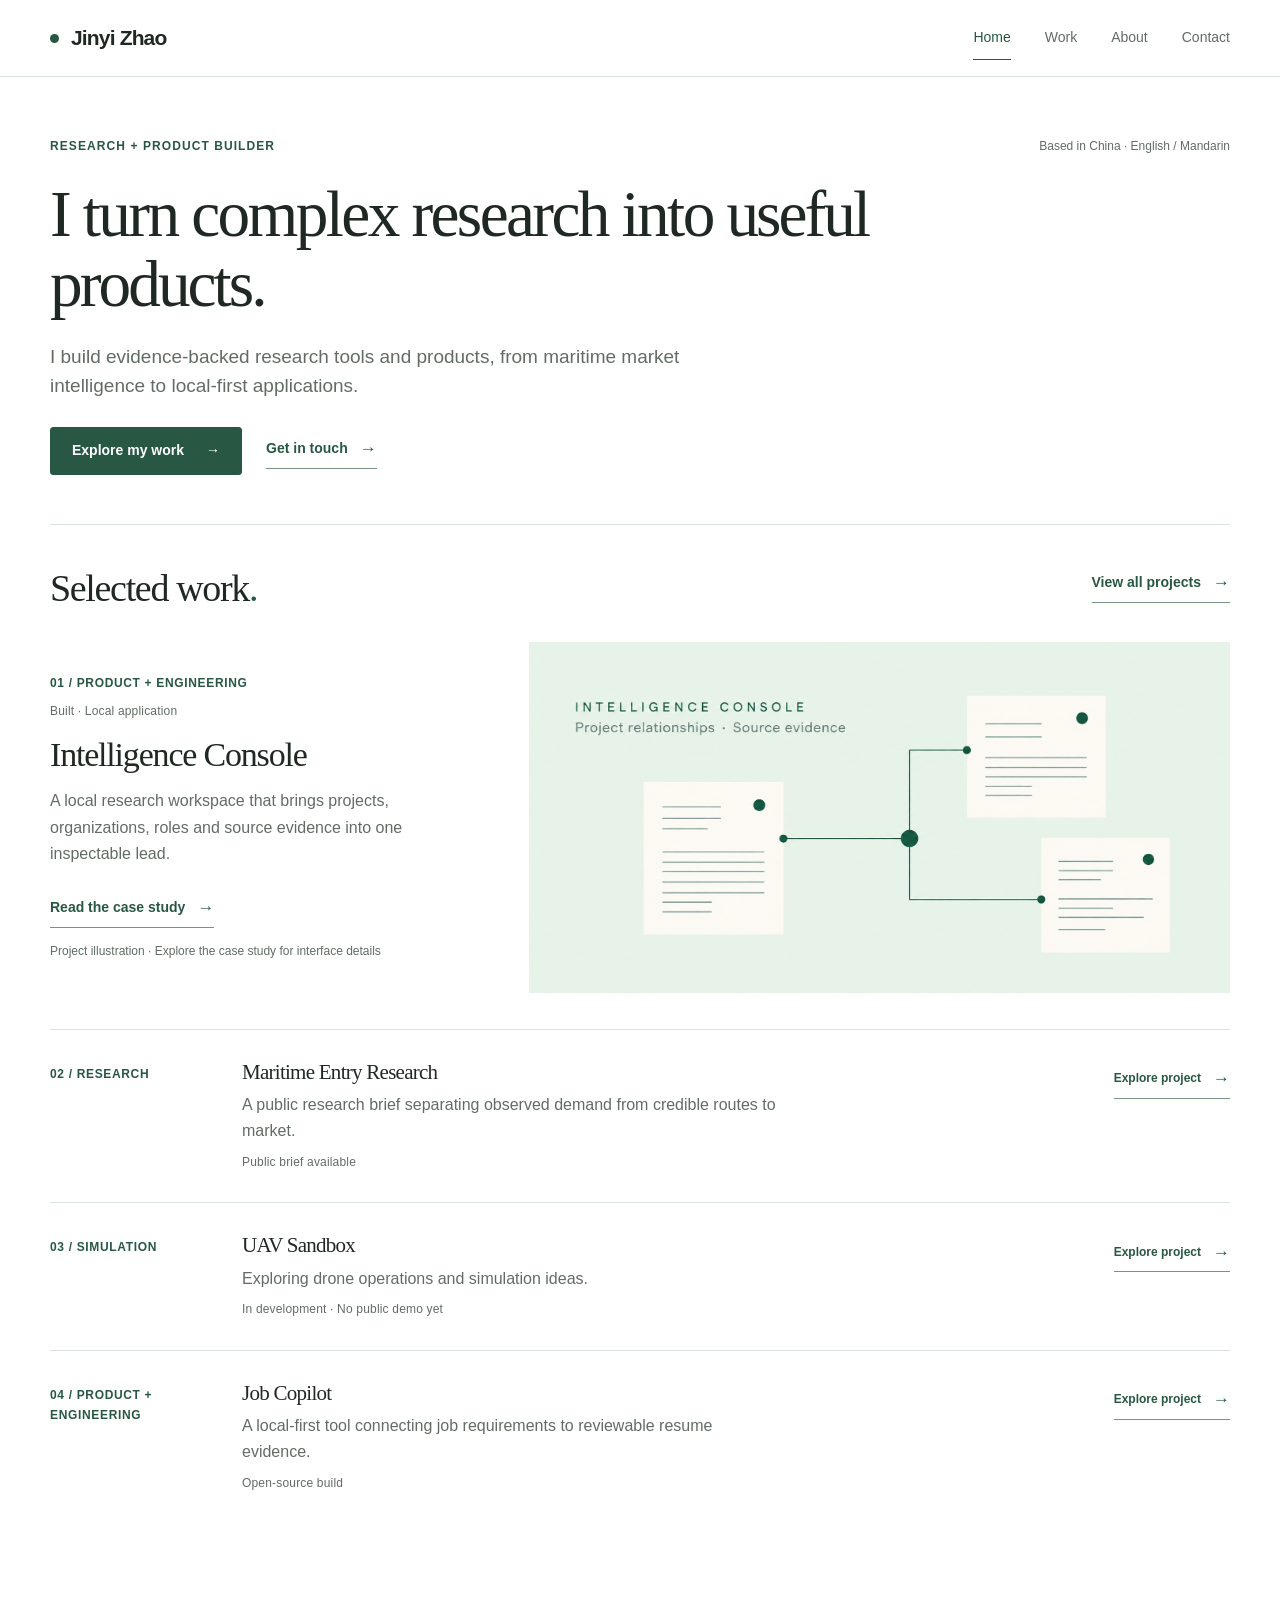
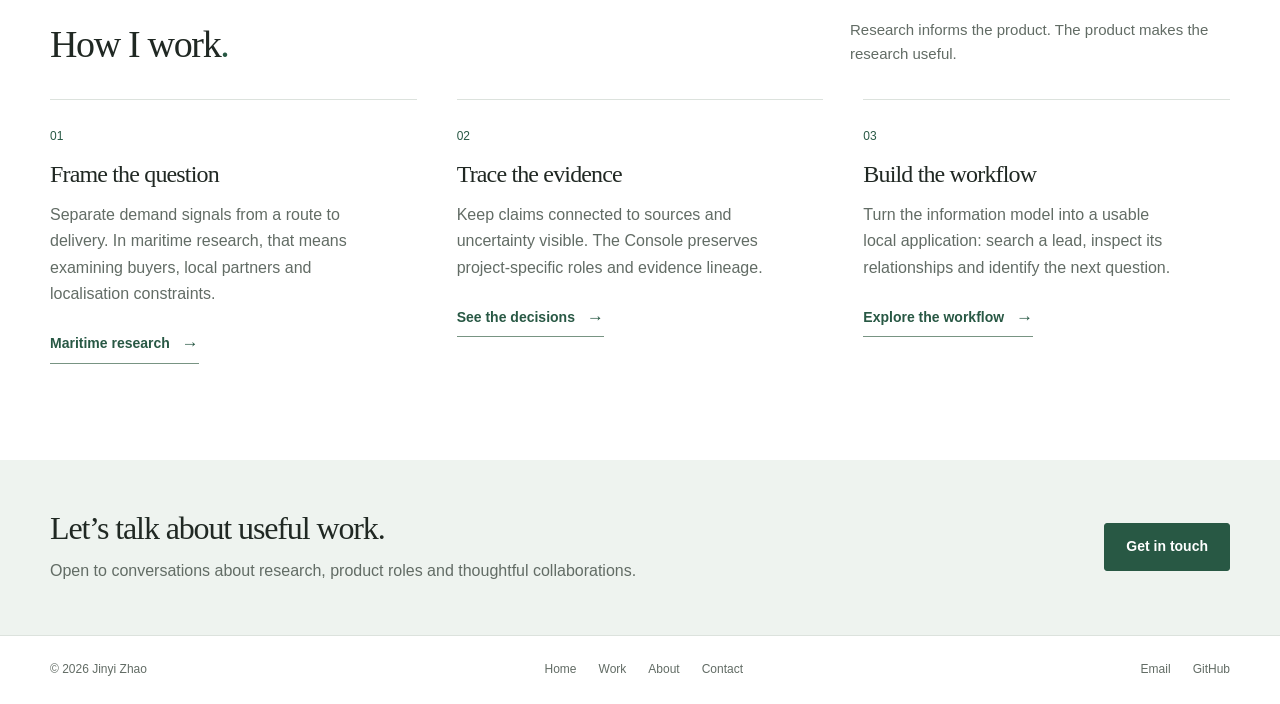
==== commit 79a30ba7: "Publish refined editorial portfolio and approved project covers" ====
--- a/index.html
+++ b/index.html
@@ -9,7 +9,7 @@
   <meta property="og:url" content="https://www.maritimedroneintel.com/" />
   <link rel="canonical" href="https://www.maritimedroneintel.com/" /><title>Jinyi Zhao | Research + Product Builder</title>
   <link rel="icon" href="/assets/favicon.svg" type="image/svg+xml" />
-  <link rel="stylesheet" href="/assets/site-20260927.css" /><script src="/assets/site-20260927.js" defer></script>
+  <link rel="stylesheet" href="/assets/site-20260927-v4.css" /><script src="/assets/site-20260927.js" defer></script>
   <script type="application/ld+json">{"@context":"https://schema.org","@type":"Person","name":"Jinyi Zhao","url":"https://www.maritimedroneintel.com/","jobTitle":"Research + Product Builder","sameAs":["https://www.linkedin.com/in/jinyi-zhao","https://github.com/Xieyizhou"]}</script>
 </head>
 <body class="portfolio-site home-page">
@@ -21,22 +21,23 @@
   </div></header>
   <main id="main">
     <section class="editorial-hero"><div class="shell editorial-hero-inner">
+      <p class="hero-identity">Research + Product Builder</p>
       <h1>I turn complex<br class="desktop-break" /> research into<br class="desktop-break" /> <em>useful products.</em></h1>
-      <div class="hero-introduction"><p>I work across research, product and engineering to turn fragmented information into clear decisions and practical tools.</p><div class="hero-actions"><a class="button button-primary" href="/work/">Explore my work <span aria-hidden="true">↗</span></a><a class="text-link" href="/contact/">Get in touch</a></div></div>
+      <div class="hero-introduction"><p>I build evidence-backed research tools and products, from maritime market intelligence to local-first applications.</p><div class="hero-actions"><a class="button button-primary" href="/work/">Explore my work <span aria-hidden="true">→</span></a><a class="text-link" href="/contact/">Get in touch</a></div></div>
       <p class="hero-location">Based in China · English / Mandarin</p>
     </div></section>
 
     <section class="editorial-section home-work"><div class="shell">
       <div class="editorial-section-head"><h2>Selected work<span class="period">.</span></h2><a class="text-link" href="/work/">View all projects</a></div>
-      <article class="home-feature"><a class="home-feature-image" href="/work/partner-intelligence/" aria-label="Read the Maritime Partner Intelligence Console case study"><img src="/assets/partner-console-synthetic.png" width="1672" height="941" alt="Synthetic-data view of the Maritime Partner Intelligence Console" /></a><div class="home-feature-copy"><span class="project-number">01 / Product + engineering</span><h3>Maritime Partner Intelligence Console</h3><p>A local research workspace that brings projects, organizations, roles and source evidence into one inspectable lead.</p><a class="text-link" href="/work/partner-intelligence/">Read the case study</a></div></article>
+      <article class="home-feature"><a class="home-feature-image" href="/work/partner-intelligence/" aria-label="Read the Maritime Partner Intelligence Console case study"><img src="/assets/console-cover-20260927.jpg" width="1774" height="887" alt="Intelligence Console project illustration: connected source records" /></a><div class="home-feature-copy"><span class="project-number">01 / Product + engineering</span><span class="project-status">Built · Local application</span><h3>Intelligence Console</h3><p>A local research workspace that brings projects, organizations, roles and source evidence into one inspectable lead.</p><a class="text-link" href="/work/partner-intelligence/">Read the case study</a><p class="asset-note">Project illustration · Explore the case study for interface details</p></div></article>
       <div class="editorial-project-list">
-        <article><span class="project-number">02 / Research</span><div><h3>China Maritime Drone Market Entry Research</h3><p>Source-linked research on demand, buyer structure and credible routes to market.</p></div><a class="text-link" href="/work/#market-entry">Explore project</a></article>
-        <article><span class="project-number">03 / In development</span><div><h3>UAV Sandbox</h3><p>An experimental environment for testing drone operations and simulation ideas.</p></div><a class="text-link" href="/work/#uav-sandbox">Explore project</a></article>
-        <article><span class="project-number">04 / Open-source build</span><div><h3>Job Copilot</h3><p>A privacy-first tool connecting job requirements to reviewable resume evidence.</p></div><a class="text-link" href="/work/#job-copilot">Explore project</a></article>
+        <article><span class="project-number">02 / Research</span><div><h3>Maritime Entry Research</h3><p>A public research brief separating observed demand from credible routes to market. <span class="inline-status">Public brief available</span></p></div><a class="text-link" href="/work/#market-entry">Explore project</a></article>
+        <article><span class="project-number">03 / Simulation</span><div><h3>UAV Sandbox</h3><p>Exploring drone operations and simulation ideas. <span class="inline-status">In development · No public demo yet</span></p></div><a class="text-link" href="/work/#uav-sandbox">Explore project</a></article>
+        <article><span class="project-number">04 / Product + engineering</span><div><h3>Job Copilot</h3><p>A local-first tool connecting job requirements to reviewable resume evidence. <span class="inline-status">Open-source build</span></p></div><a class="text-link" href="/work/#job-copilot">Explore project</a></article>
       </div>
     </div></section>
 
-    <section class="editorial-section capabilities-section"><div class="shell"><div class="editorial-section-head"><h2>How I work<span class="period">.</span></h2><p>Research informs the product. The product makes the research useful.</p></div><div class="editorial-capabilities"><article><span>01</span><h3>Research</h3><p>Find, verify and organize evidence so a decision has a clear foundation.</p></article><article><span>02</span><h3>Product</h3><p>Shape complex information into workflows people can understand and use.</p></article><article><span>03</span><h3>Engineering</h3><p>Build the data and application layers that make those workflows dependable.</p></article></div></div></section>
+    <section class="editorial-section capabilities-section"><div class="shell"><div class="editorial-section-head"><h2>How I work<span class="period">.</span></h2><p>Research informs the product. The product makes the research useful.</p></div><div class="editorial-capabilities"><article><span>01</span><h3>Frame the question</h3><p>Separate demand signals from a route to delivery. In maritime research, that means examining buyers, local partners and localisation constraints.</p><a class="text-link" href="/work/#market-entry">Maritime research</a></article><article><span>02</span><h3>Trace the evidence</h3><p>Keep claims connected to sources and uncertainty visible. The Console preserves project-specific roles and evidence lineage.</p><a class="text-link" href="/work/partner-intelligence/">See the decisions</a></article><article><span>03</span><h3>Build the workflow</h3><p>Turn the information model into a usable local application: search a lead, inspect its relationships and identify the next question.</p><a class="text-link" href="/work/partner-intelligence/#scenarios">Explore the workflow</a></article></div></div></section>
 
     <section class="editorial-contact"><div class="shell"><div><h2>Let’s talk about useful work.</h2><p>Open to conversations about research, product roles and thoughtful collaborations.</p></div><a class="button button-primary" href="/contact/">Get in touch</a></div></section>
   </main>
--- a/assets/site-20260927-v4.css
+++ b/assets/site-20260927-v4.css
@@ -0,0 +1,166 @@
+/* Version 2: self-contained portfolio system, including tablet refinement. */
+:root{--ink:#202823;--muted:#626c65;--accent:#285844;--paper:#fff;--rule:#dce2dd;--soft:#eef3ef;--shell:1120px;--pad:32px}
+*{box-sizing:border-box}html{scroll-behavior:smooth;scroll-padding-top:110px}body{margin:0;background:var(--paper);color:var(--ink);font:16px/1.65 Arial,Helvetica,sans-serif;-webkit-font-smoothing:antialiased}img{display:block;max-width:100%;height:auto}a{color:inherit;text-decoration:none}button{font:inherit}h1,h2,h3,p,dl,dd{margin:0}h1,h2,h3{line-height:1.15;letter-spacing:-.035em;font-weight:600}h1{font-size:clamp(42px,5.4vw,72px)}h2{font-size:clamp(29px,3vw,38px)}h3{font-size:26px}p{color:var(--muted)}.shell{width:min(calc(100% - var(--pad)*2),var(--shell));margin-inline:auto}a:focus-visible,button:focus-visible{outline:3px solid #548d70;outline-offset:5px}.skip-link{position:fixed;z-index:100;top:8px;left:16px;padding:10px 18px;background:white;transform:translateY(-150%)}.skip-link:focus{transform:none}
+.site-header,.site-header.is-scrolled,.site-header-solid,.site-header.menu-open{position:sticky;top:0;z-index:30;width:100%;background:rgba(255,255,255,.97);color:var(--ink);border-bottom:1px solid var(--rule);box-shadow:none;backdrop-filter:blur(12px)}.header-inner{min-height:84px;display:flex;align-items:center;justify-content:space-between;gap:24px}.brand,.personal-brand{display:inline-flex;align-items:center;gap:12px;text-transform:none;white-space:nowrap}.brand:before{content:"";width:9px;height:9px;background:var(--accent);border-radius:50%}.brand strong{font:600 21px/1.2 Arial,Helvetica,sans-serif;letter-spacing:-.04em}.brand span{display:none}.site-nav{display:flex;gap:34px;align-items:center;font-size:14px;font-weight:500}.site-nav a{padding:10px 0;border-bottom:1px solid transparent;color:var(--muted)}.site-nav a:hover,.site-nav a[aria-current=page]{color:var(--accent);border-color:var(--accent)}.menu-toggle,.header-cta{display:none}.portfolio-site{padding-top:0}.button{display:inline-flex;align-items:center;justify-content:center;gap:22px;min-height:48px;padding:12px 21px;border:1px solid var(--accent);border-radius:3px;font-size:14px;font-weight:600;line-height:1.4;transition:background .18s,color .18s}.button-primary{background:var(--accent);color:#fff}.button-primary:hover{background:#183e2d}.button-secondary,.button-outline{background:transparent;color:var(--accent)}.button-secondary:hover,.button-outline:hover{background:var(--soft)}.text-link{display:inline-flex;align-items:center;gap:12px;align-self:flex-start;color:var(--accent);font-size:14px;font-weight:600;line-height:1.6;border-bottom:1px solid #789483;padding-bottom:3px}.text-link:after{content:"↗";font-size:17px}.text-link:hover{border-color:var(--accent)}.period{color:var(--accent)}
+.editorial-hero{padding:76px 0 0}.editorial-hero-inner{display:grid;grid-template-columns:1.25fr 1fr;gap:42px 64px;padding-bottom:34px;border-bottom:1px solid var(--rule)}.editorial-hero h1{font-size:clamp(48px,5.3vw,72px);letter-spacing:-.055em;line-height:1.07}.editorial-hero h1 em{font-family:Georgia,serif;font-weight:400;color:var(--accent);letter-spacing:-.045em}.hero-introduction{align-self:end;padding-bottom:3px}.hero-introduction p{font-size:17px;line-height:1.7;max-width:460px}.hero-actions{display:flex;flex-wrap:wrap;align-items:center;gap:24px;margin-top:25px}.hero-actions .text-link{align-self:center}.hero-location{grid-column:1/-1;font-size:12px;margin-top:12px}.editorial-section{padding:70px 0}.home-work{padding-top:42px;padding-bottom:0}.editorial-section-head{display:flex;align-items:end;justify-content:space-between;gap:30px;margin-bottom:32px}.editorial-section-head>p{max-width:380px;font-size:15px}.home-feature{display:grid;grid-template-columns:1.45fr 1fr;gap:40px;align-items:center;padding-bottom:36px}.home-feature-image,.work-feature-media{display:flex;align-items:center;justify-content:center;background:var(--soft);padding:24px;border-radius:5px;overflow:hidden}.home-feature-image img,.work-feature-media img{width:100%;height:auto;object-fit:contain;border-radius:3px;box-shadow:0 7px 22px #183e2d15}.home-feature-copy h3{font-size:30px;margin:14px 0}.home-feature-copy p{font-size:15px;margin-bottom:24px}.project-number{display:block;font-size:11px;letter-spacing:.055em;text-transform:uppercase;color:var(--accent);font-weight:600}.editorial-project-list article{display:grid;grid-template-columns:160px 1fr auto;align-items:start;gap:32px;padding:30px 0;border-top:1px solid var(--rule)}.editorial-project-list h3{font-size:21px;letter-spacing:-.025em;margin-bottom:8px}.editorial-project-list p{font-size:14px;max-width:540px}.editorial-project-list .text-link{font-size:12px;margin-top:3px}.editorial-project-list .project-number{padding-top:5px}.capabilities-section{margin-top:24px}.editorial-capabilities{display:grid;grid-template-columns:repeat(3,1fr);gap:40px}.editorial-capabilities article{border-top:1px solid var(--rule);padding-top:22px}.editorial-capabilities article>span{font-size:12px;color:var(--accent)}.editorial-capabilities h3{font-size:24px;margin:13px 0}.editorial-capabilities p{font-size:15px;max-width:310px}.editorial-contact{background:var(--soft);padding:50px 0;margin-top:26px}.editorial-contact>.shell{display:flex;justify-content:space-between;align-items:center;gap:36px}.editorial-contact h2{font-size:32px;margin-bottom:12px}.editorial-contact p{font-size:15px}.editorial-contact .button{flex-shrink:0}.site-footer{background:#fff;color:var(--muted);padding:30px 0;border-top:1px solid var(--rule)}.footer-inner{display:flex;align-items:center;justify-content:space-between;flex-wrap:wrap;gap:24px;font-size:12px}.footer-inner nav,.footer-contact-links{display:flex;flex-wrap:wrap;gap:22px}.footer-inner a:hover{color:var(--accent);text-decoration:underline}
+.editorial-page-intro{padding:66px 0 52px}.editorial-page-intro h1{max-width:850px}.editorial-page-intro p{max-width:650px;font-size:18px;margin-top:25px}.page-intro-grid{display:grid;grid-template-columns:1.4fr 1fr;gap:80px;align-items:center}.work-jump{display:grid;gap:0}.work-jump a{display:flex;gap:22px;border-bottom:1px solid var(--rule);padding:10px 0;font-size:13px}.work-jump span{color:var(--accent);font-size:11px}.work-jump a:hover{color:var(--accent)}.work-content{padding-bottom:36px}.work-feature{border-top:1px solid var(--rule);padding:44px 0 54px;display:grid;grid-template-columns:1fr 1.1fr;gap:55px;align-items:start;scroll-margin-top:100px}.work-feature h2{font-size:36px;margin:15px 0 21px}.work-feature-copy>p{font-size:15px}.work-feature-media{position:sticky;top:112px;padding:20px}.editorial-facts{display:grid;gap:15px;margin:25px 0}.editorial-facts>div{display:grid;grid-template-columns:95px 1fr;gap:16px;font-size:13px}.editorial-facts dt{color:var(--ink);font-weight:600}.editorial-facts dd{color:var(--muted);margin:0}.work-entry{display:grid;grid-template-columns:200px 1fr;gap:55px;padding:40px 0;border-top:1px solid var(--rule);scroll-margin-top:100px}.work-entry .project-number{padding-top:6px}.work-entry h2{font-size:29px;margin-bottom:18px;max-width:620px}.work-entry p{font-size:15px;max-width:700px}.work-entry .entry-contribution{font-size:13px;margin-top:16px}.entry-links{display:flex;flex-wrap:wrap;gap:20px;margin-top:23px}.about-intro .project-number{margin-bottom:24px}.about-intro h1{max-width:820px}.about-story{border-top:1px solid var(--rule);padding:46px 0}.about-story-grid{display:grid;grid-template-columns:1fr 1.65fr;gap:65px}.about-story h2{font-size:25px}.about-story p+p{margin-top:22px}.about-story a,.contact-other p a{text-decoration:underline;text-underline-offset:4px;color:var(--accent)}.about-practice{padding-top:28px}.contact-intro-new h1{max-width:760px}.contact-direct{display:inline-block;font-size:clamp(19px,3vw,32px);color:var(--accent);border-bottom:1px solid var(--accent);margin-top:32px;overflow-wrap:anywhere;line-height:1.6}.editorial-page-intro .contact-location{font-size:13px;margin-top:18px}.contact-choices{padding:15px 0 48px}.contact-choices h2{font-size:25px}.contact-choice-grid{display:grid;grid-template-columns:1fr 1fr;gap:24px}.intent-card{display:flex;flex-direction:column;padding:30px;border:1px solid var(--rule);border-radius:4px;transition:background .2s,border-color .2s}.intent-card:hover,.intent-card:focus-visible{background:var(--soft);border-color:#769b82}.intent-card h3{margin:22px 0 12px;font-size:25px}.intent-card p{font-size:15px;flex-grow:1}.intent-action{color:var(--accent);font-size:14px;font-weight:600;margin-top:28px}.intent-action:after{content:" ↗"}.contact-other>.shell{border-top:1px solid var(--rule);padding-top:32px;display:flex;align-items:center;justify-content:space-between;gap:40px}.contact-other h2{font-size:23px;margin-bottom:12px}.contact-other p{max-width:650px;font-size:14px}.contact-other .text-link{flex-shrink:0}.contact-social-strip{padding:40px 0 50px}.contact-social-strip>.shell,.contact-social-strip .shell>div{display:flex;gap:25px;font-size:14px}.contact-social-strip a{color:var(--accent);text-decoration:underline;text-underline-offset:5px}
+/* Legacy research and case-study content keeps its structure, with the same shell. */
+.interior-page{padding-top:0!important}.interior-page h1,.interior-page h2,.interior-page h3{font-family:Arial,Helvetica,sans-serif;color:var(--ink);font-weight:600}.interior-page .case-hero,.interior-page .interior-hero{background:#fff;color:var(--ink);padding:62px 0 48px;min-height:0}.interior-page .case-hero h1{font-size:clamp(36px,4.7vw,60px);max-width:900px}.interior-page .case-hero p,.interior-page .interior-hero p{color:var(--muted)}.interior-page .case-hero dl{margin-top:34px;max-width:none}.interior-page .case-hero dt{color:var(--accent)}.interior-page .case-hero dd{color:var(--muted);font-size:14px}.interior-page .case-visual{padding:42px 0;background:var(--soft)}.interior-page .case-visual-grid{grid-template-columns:.8fr 1.2fr;gap:40px}.interior-page .case-visual-frame{padding:12px;box-shadow:none}.interior-page .case-visual-frame img{width:100%;height:auto;max-height:420px;object-fit:contain}.interior-page .case-visual h2{font-size:29px}.interior-page .section{padding:56px 0}.interior-page .section h2{font-size:34px}.interior-page .section h3{font-size:23px}.interior-page .dual-cta{background:var(--soft);color:var(--ink)}.interior-page .dual-cta p{color:var(--muted)}.interior-page .dual-cta a,.interior-page .eyebrow{color:var(--accent)}.interior-page .dual-cta h2{color:var(--ink);font-size:32px}.interior-page .case-boundary{background:#fff}.interior-page .case-boundary h2{font-size:27px}
+@media(min-width:1600px){:root{--shell:1200px}.editorial-hero h1{font-size:76px}}
+@media(max-width:1000px){.editorial-hero-inner{gap:36px;grid-template-columns:1.2fr 1fr}.editorial-hero h1{font-size:56px}.hero-introduction p{font-size:15px}.home-feature{gap:28px}.home-feature-copy h3{font-size:26px}.editorial-project-list article{grid-template-columns:130px 1fr;gap:20px}.editorial-project-list .text-link{grid-column:2}.page-intro-grid{gap:40px}.work-feature{gap:30px}.work-feature h2{font-size:30px}.work-entry{grid-template-columns:160px 1fr;gap:35px}}
+@media(max-width:760px){:root{--pad:24px}.header-inner{min-height:72px}.editorial-hero{padding-top:44px}.editorial-hero-inner{grid-template-columns:1fr;gap:26px}.editorial-hero h1{font-size:clamp(44px,8vw,64px);max-width:600px}.hero-introduction p{font-size:16px;max-width:560px}.hero-location{margin-top:4px}.home-feature{grid-template-columns:1fr;gap:25px}.home-feature-image{padding:20px}.home-feature-copy{max-width:570px}.editorial-section{padding:48px 0}.home-work{padding-top:34px;padding-bottom:0}.editorial-section-head{align-items:start;gap:22px}.editorial-section-head>p{max-width:280px}.editorial-section-head h2{font-size:29px}.editorial-capabilities{gap:25px}.editorial-capabilities h3{font-size:21px}.editorial-contact>.shell{align-items:start;flex-direction:column;gap:24px}.editorial-contact h2{font-size:28px}.editorial-page-intro{padding:44px 0 38px}.page-intro-grid,.work-feature,.about-story-grid{grid-template-columns:1fr;gap:30px}.work-jump{grid-template-columns:1fr 1fr;gap:0 25px}.work-feature-media{position:static;grid-row:1}.work-feature{padding-top:28px}.work-feature h2{max-width:550px}.work-entry{grid-template-columns:1fr;gap:14px}.work-entry h2{font-size:27px}.about-story{padding:35px 0}.contact-choice-grid{gap:18px}.intent-card{padding:23px}.contact-other>.shell{align-items:start;flex-direction:column;gap:22px}.interior-page .case-visual-grid{grid-template-columns:1fr}.interior-page .case-visual-frame{grid-row:1}.interior-page .case-hero dl{grid-template-columns:1fr}.interior-page .case-hero dl>div{padding:15px 0;border-right:0;border-bottom:1px solid var(--rule)}}
+@media(max-width:540px){:root{--pad:22px}.brand strong{font-size:20px}.menu-toggle{display:inline-flex;align-items:center;gap:10px;border:1px solid var(--rule);border-radius:3px;background:#fff;color:var(--ink);padding:8px 12px;font-size:13px;min-height:44px}.menu-lines{display:grid;gap:5px}.menu-lines i{width:14px;height:1px;background:currentColor}.site-nav{display:none;position:absolute;top:100%;left:0;right:0;background:#fff;border-bottom:1px solid var(--rule);padding:14px 22px 22px;gap:0;box-shadow:0 10px 15px #20282308}.site-nav[data-open=true]{display:grid}.site-nav a{padding:12px 4px}.editorial-hero h1{font-size:clamp(39px,9.8vw,53px)}.editorial-hero-inner{padding-bottom:28px}.hero-actions{gap:20px}.editorial-section-head{flex-wrap:wrap;gap:14px;margin-bottom:24px}.editorial-section-head .text-link{font-size:12px}.home-feature-image{padding:12px}.home-feature-copy h3{font-size:27px}.editorial-project-list article{grid-template-columns:1fr;gap:11px;padding:25px 0}.editorial-project-list .text-link{grid-column:auto}.editorial-project-list h3{font-size:22px}.editorial-capabilities{grid-template-columns:1fr;gap:28px}.editorial-capabilities p{max-width:none}.capabilities-section{margin-top:0}.editorial-contact{margin-top:0;padding:35px 0}.footer-inner{display:grid;gap:18px}.footer-inner nav{gap:24px}.editorial-page-intro h1{font-size:42px}.editorial-page-intro p{font-size:16px}.work-jump{grid-template-columns:1fr}.work-feature-media{padding:12px}.editorial-facts>div{grid-template-columns:1fr;gap:2px}.contact-choice-grid{grid-template-columns:1fr}.contact-direct{font-size:clamp(17px,5vw,24px)}.interior-page .case-hero,.interior-page .interior-hero{padding:38px 0}.interior-page .section h2{font-size:29px}}
+@media(min-width:761px) and (max-width:860px){.editorial-hero-inner{grid-template-columns:1fr;gap:28px}.editorial-hero h1{font-size:60px}.hero-introduction{max-width:570px}.hero-introduction p{max-width:none}.hero-location{margin-top:0}}
+.site-header .header-cta{display:none}.interior-page main{padding-top:0}.interior-page .case-hero .shell{padding-block:0}
+@media(prefers-reduced-motion:reduce){html{scroll-behavior:auto}*,*:before,*:after{transition:none!important}}
+/* Evidence-led refinement: retain the established white / forest palette. */
+.hero-identity{grid-column:1/-1;font-size:13px;font-weight:600;color:var(--accent);letter-spacing:.03em}
+.editorial-hero-inner{row-gap:28px}.hero-location{font-size:13px}
+.hero-introduction p{font-size:17px}.home-feature-copy .asset-note{font-size:12px;margin:14px 0 0}
+.project-number,.work-jump span{font-size:12px}
+.project-status,.inline-status{display:block;font-size:12px;letter-spacing:.015em;color:var(--muted);margin-top:8px}
+.home-feature-copy p,.editorial-project-list p,.editorial-capabilities p,.work-feature-copy>p,.work-entry p,.intent-card p,.editorial-contact p{font-size:16px}
+.editorial-facts>div,.work-entry .entry-contribution{font-size:14px}
+.editorial-capabilities .text-link{margin-top:20px}
+.text-link:after{content:"→"}.text-link[href^="http"]:after,.text-link[href$=".pdf"]:after,.text-link[href^="mailto:"]:after{content:"↗"}
+.text-link{min-height:36px}.site-nav a{min-height:44px}
+.workflow-note{display:block;padding:32px;border:1px solid var(--rule);position:static}
+.workflow-note h3{font-size:26px;margin:18px 0 24px}
+.workflow-note ol{list-style:none;padding:0;margin:0;counter-reset:steps}
+.workflow-note li{counter-increment:steps;border-top:1px solid var(--rule);padding:16px 0}
+.workflow-note li strong:before{content:"0" counter(steps) " / ";font-size:12px;color:var(--accent);margin-right:12px}
+.workflow-note p{font-size:16px;margin-top:6px}
+.brief-preview{margin:28px 0;background:var(--soft);padding:24px;display:grid;grid-template-columns:1fr;gap:16px;align-items:end}
+.brief-preview img{width:100%;border:1px solid var(--rule)}
+figcaption{font-size:13px;color:var(--muted);line-height:1.6}figcaption a{color:var(--accent);text-decoration:underline;text-underline-offset:4px}
+.case-intro .project-number{margin:30px 0 20px}.case-intro h1{max-width:900px}.case-intro> .shell>p{max-width:65ch}
+.case-summary{display:grid;grid-template-columns:repeat(3,1fr);gap:32px;border-top:1px solid var(--rule);padding-top:28px;margin-top:40px}
+.case-summary dt{font-size:13px;font-weight:600;color:var(--accent);margin-bottom:12px}.case-summary dd{font-size:16px;color:var(--muted)}
+.case-chapter{padding:60px 0;border-top:1px solid var(--rule)}.case-chapter h2{margin:15px 0 32px;max-width:700px}
+.chapter-grid{display:grid;grid-template-columns:1fr 1.35fr;gap:70px}.chapter-grid p+p{margin-top:22px}
+.scenario-section{background:var(--soft);scroll-margin-top:110px}.scenario-layout{display:grid;grid-template-columns:.9fr 1.1fr;gap:48px;align-items:start}
+.scenario-list{list-style:decimal-leading-zero;margin:0;padding-left:28px}.scenario-list li{padding:0 0 25px 12px}.scenario-list li::marker{color:var(--accent);font-size:13px}.scenario-list h3{font-size:23px;margin-bottom:12px}
+.console-demo{margin:0}.console-demo img{width:100%;height:auto;border-radius:4px}.console-demo figcaption{margin-top:14px}
+.chapter-grid .editorial-facts{padding-block:20px;border-block:1px solid var(--rule)}
+@media(max-width:860px){.work-feature,.chapter-grid,.scenario-layout{grid-template-columns:1fr}.work-feature-media{grid-row:auto}.case-summary{gap:22px}.chapter-grid{gap:0}.scenario-layout{gap:20px}.console-demo{max-width:660px}.work-feature{gap:30px}.home-feature{display:flex;flex-direction:column;align-items:stretch}.home-feature-copy{order:-1}}
+@media(max-width:540px){.case-summary{grid-template-columns:1fr;gap:24px}.case-chapter{padding:38px 0}.workflow-note{padding:24px}.brief-preview{grid-template-columns:1fr;padding:18px}.brief-preview img{max-width:280px;margin:auto}.hero-identity{font-size:12px}.editorial-project-list .text-link,.editorial-section-head .text-link{font-size:14px}.home-feature{display:flex;flex-direction:column;align-items:stretch}.home-feature-copy{order:-1}.editorial-facts>div,.work-entry .entry-contribution{font-size:16px}.text-link{min-height:44px}.case-intro h1{font-size:40px}}
+/* Approved editorial direction. Project artwork is reviewed separately. */
+:root{--shell:1180px}
+.portfolio-site h1,.portfolio-site h2,.portfolio-site h3{font-family:Georgia,'Times New Roman',serif;font-weight:400;letter-spacing:-.035em}
+.portfolio-site h1{font-size:clamp(42px,5vw,68px);line-height:1.08}
+.portfolio-site h2{line-height:1.15}
+.portfolio-site .header-inner{min-height:76px}
+.portfolio-site .editorial-hero-inner{display:flex;flex-direction:column;align-items:flex-start;gap:22px;position:relative;padding-bottom:46px}
+.portfolio-site .editorial-hero{padding-top:60px}
+.portfolio-site .hero-identity{font-size:12px;text-transform:uppercase;letter-spacing:.09em}
+.portfolio-site .editorial-hero h1{font-size:clamp(42px,5.1vw,70px);max-width:870px;line-height:1.08;letter-spacing:-.04em}
+.portfolio-site .editorial-hero h1 em{font:inherit;color:inherit}
+.portfolio-site .desktop-break{display:none}
+.portfolio-site .hero-introduction{align-self:auto;max-width:690px}
+.portfolio-site .hero-introduction p{max-width:650px;font-size:19px;line-height:1.55}
+.portfolio-site .hero-location{position:absolute;right:0;top:0;margin:0;font-size:12px}
+.portfolio-site .hero-actions{margin-top:26px}
+.portfolio-site .home-feature{grid-template-columns:.8fr 1.3fr;gap:48px}
+.portfolio-site .home-feature-copy{grid-column:1;grid-row:1}
+.portfolio-site .home-feature-image{grid-column:2;grid-row:1;border-radius:0;padding:28px}
+.portfolio-site .home-feature-copy h3{font-size:34px}
+.portfolio-site .editorial-page-intro{padding:58px 0 48px}
+.portfolio-site .about-intro>.shell{display:grid;grid-template-columns:1fr 230px;column-gap:70px}
+.portfolio-site .about-intro .project-number{grid-column:1/-1;margin-bottom:26px}
+.portfolio-site .about-intro h1{grid-column:1;max-width:900px}
+.portfolio-site .about-intro .about-lead{grid-column:1;max-width:760px;margin-top:20px;font-size:20px;line-height:1.5}
+.about-margin{grid-column:2;grid-row:2/4;align-self:center;color:var(--muted);font-size:14px}
+.about-margin span{display:block}.about-margin .location-label{font-size:11px;letter-spacing:.08em}
+.about-margin .profession{border-top:1px solid var(--rule);padding-top:20px;margin-top:24px}
+.portfolio-site .about-story{border:0;padding:0}
+.portfolio-site .about-story-grid{grid-template-columns:1fr 1.65fr;gap:70px;border-top:1px solid var(--rule);padding-block:44px}
+.portfolio-site .about-story h2{font-family:Arial,Helvetica,sans-serif;font-size:12px;letter-spacing:.08em;text-transform:uppercase;color:var(--accent);font-weight:600;line-height:1.6}
+.portfolio-site .about-story p{font-size:17px;line-height:1.65}
+.approach-grid{display:grid;grid-template-columns:1fr 1.65fr;gap:70px;border-top:1px solid var(--rule);padding-block:44px 54px}
+.approach-grid h2{font-size:40px;max-width:290px}
+.approach-list{list-style:none;padding:0;margin:0;counter-reset:approach}
+.approach-list li{counter-increment:approach;display:grid;grid-template-columns:52px 1fr;padding:20px 0;border-top:1px solid var(--rule)}
+.approach-list li:first-child{padding-top:0;border:0}
+.approach-list li:before{content:'0' counter(approach);color:var(--accent);font-size:16px}
+.portfolio-site .approach-list h3{font-size:24px;letter-spacing:-.02em;line-height:1.3}
+.approach-list p{font-size:16px;line-height:1.5;margin-top:3px}
+.practice-examples{background:var(--soft);padding:40px 0}
+.practice-examples>.shell{display:grid;grid-template-columns:1fr 1.65fr;gap:70px}
+.practice-examples h2{font-size:40px;max-width:300px}
+.practice-links{display:grid;grid-template-columns:1fr 1fr;gap:36px}
+.practice-links article+article{border-left:1px solid var(--rule);padding-left:36px}
+.portfolio-site .practice-links h3{font-size:25px;margin-bottom:12px}
+.practice-links p{font-size:16px;line-height:1.6;margin-bottom:20px}
+.quiet-contact{padding:28px 0}
+.quiet-contact>.shell{display:flex;gap:32px;align-items:center;flex-wrap:wrap}
+.quiet-contact p{font-size:14px}
+.portfolio-site .contact-intro-new>.shell{display:grid;grid-template-columns:1fr 240px;gap:70px}
+.contact-primary .project-number{margin-bottom:20px}
+.portfolio-site .contact-intro-new h1{max-width:690px}
+.portfolio-site .contact-intro-new p{max-width:670px;font-size:18px;margin-top:20px}
+.portfolio-site .contact-direct{font-size:clamp(22px,2.4vw,32px);margin-top:26px;line-height:1.45;overflow-wrap:normal;max-width:100%}
+.portfolio-site .contact-intro-new .contact-location{font-size:14px;margin-top:20px}
+.contact-elsewhere{border-left:1px solid var(--rule);padding-left:48px;align-self:center;display:flex;flex-direction:column;gap:16px}
+.contact-elsewhere .project-number{margin-bottom:4px}
+.portfolio-site .contact-choices{padding:0 0 36px}
+.contact-choices>.shell{border-top:1px solid var(--rule);padding-top:30px}
+.portfolio-site .contact-choices h2{font-size:36px}
+.portfolio-site .contact-choice-grid{display:block}
+.portfolio-site .intent-card{display:grid;grid-template-columns:64px 1fr auto;grid-template-rows:auto auto;gap:4px 24px;padding:27px 24px;border:0;border-bottom:1px solid var(--rule);border-radius:0}
+.portfolio-site .intent-card .project-number{grid-column:1;grid-row:1/3;align-self:center;font-size:14px}
+.portfolio-site .intent-card h3{grid-column:2;grid-row:1;margin:0;font-size:29px}
+.portfolio-site .intent-card p{grid-column:2;grid-row:2;font-size:16px}
+.portfolio-site .intent-card .intent-action{grid-column:3;grid-row:1/3;align-self:center;margin:0;font-size:14px;font-weight:500;color:var(--accent);border-bottom:1px solid #789483;padding-bottom:4px}
+.portfolio-site .intent-card:focus-visible{background:var(--soft)}
+@media(hover:hover){.portfolio-site .intent-card:hover{background:var(--soft)}}
+.portfolio-site .contact-other>.shell{border:0;padding-top:0;display:block}
+.portfolio-site .contact-other{padding-bottom:38px}
+.portfolio-site .contact-other h2{font-size:25px;margin-bottom:8px}
+.portfolio-site .contact-other .entry-links{margin-top:14px}
+.portfolio-site .site-footer{padding:24px 0}
+.work-page .editorial-page-intro .project-number{margin-bottom:18px}
+.work-page .editorial-page-intro p{margin-top:16px}
+.work-page .work-entries{display:grid;grid-template-columns:1fr 1fr;column-gap:52px}
+.work-page #market-entry{grid-column:1/-1}
+.work-page #uav-sandbox,.work-page #job-copilot{display:block;padding-block:30px}
+.work-page #uav-sandbox h2,.work-page #job-copilot h2{margin-top:14px}
+.work-page .work-feature h2{font-size:38px}
+.work-page .work-feature{grid-template-columns:1fr 1.2fr;gap:46px;padding:32px 0;align-items:center}
+.work-page .work-feature h2{margin:14px 0}
+.work-page .project-deck{font-size:20px;margin-bottom:10px}
+.work-page .editorial-facts>div{grid-template-columns:115px 1fr}
+.project-cover{margin:0;min-width:0}
+.project-cover img{width:100%;height:auto;aspect-ratio:2/1;object-fit:contain}
+.project-cover figcaption{font-size:12px;margin-top:8px}
+.portfolio-site .home-feature-image{padding:0;border-radius:0;background:transparent}
+.portfolio-site .home-feature-image img{border-radius:0;box-shadow:none}
+@media(max-width:860px){
+ .portfolio-site .hero-location{position:static;order:-1}.portfolio-site .hero-identity{order:-2}
+ .portfolio-site .editorial-hero-inner{gap:18px}.portfolio-site .home-feature{display:flex;flex-direction:column;gap:24px}
+ .portfolio-site .about-intro>.shell,.portfolio-site .contact-intro-new>.shell{grid-template-columns:1fr;gap:0}
+ .about-margin{grid-column:1;grid-row:auto;margin-top:28px}.about-margin .profession{width:fit-content;margin-top:16px;padding-top:16px}
+ .portfolio-site .about-story-grid,.approach-grid,.practice-examples>.shell{grid-template-columns:1fr;gap:24px}
+ .approach-grid h2,.practice-examples h2{max-width:none;font-size:34px}
+ .contact-elsewhere{border-left:0;border-top:1px solid var(--rule);padding:22px 0 0;margin-top:30px;display:flex;flex-direction:row;flex-wrap:wrap;gap:16px 28px}
+ .contact-elsewhere .project-number{width:100%}
+ .portfolio-site .intent-card{grid-template-columns:36px 1fr;padding:24px 16px;gap:8px 16px}
+ .portfolio-site .intent-card .project-number{grid-row:1;align-self:start;padding-top:6px}
+ .portfolio-site .intent-card .intent-action{grid-column:2;grid-row:3;justify-self:start;margin-top:8px}
+ .work-page .work-entries{grid-template-columns:1fr}
+ .work-page .work-feature{grid-template-columns:1fr;gap:24px}
+}
+@media(max-width:540px){
+ :root{--pad:24px}.portfolio-site .editorial-hero{padding-top:26px}.portfolio-site .editorial-hero h1{font-size:42px}
+ .portfolio-site .hero-introduction p{font-size:17px}.portfolio-site .hero-location{font-size:12px;margin-top:-14px}
+ .portfolio-site .editorial-page-intro{padding:30px 0 34px}.portfolio-site .editorial-page-intro h1{font-size:42px}
+ .portfolio-site .about-intro .project-number{margin-bottom:18px}.portfolio-site .about-intro .about-lead{font-size:17px;margin-top:16px}
+ .portfolio-site .about-intro h1{max-width:280px}
+ .portfolio-site .about-story-grid{padding-block:30px}.portfolio-site .about-story p{font-size:16px}
+ .approach-grid{padding-block:28px 34px}.approach-list li{grid-template-columns:36px 1fr}.portfolio-site .approach-list h3{font-size:22px}
+ .practice-examples{padding:28px 0}.practice-links{grid-template-columns:1fr;gap:24px}.practice-links article+article{border-left:0;border-top:1px solid var(--rule);padding:24px 0 0}
+ .portfolio-site .contact-intro-new p{font-size:16px}.portfolio-site .contact-intro-new .contact-location{font-size:13px}
+ .portfolio-site .contact-direct{font-size:22px}.portfolio-site .contact-choices h2{font-size:30px}
+ .portfolio-site .intent-card h3{font-size:25px}.portfolio-site .intent-card p{font-size:16px}
+ .portfolio-site .home-feature-image{padding:16px}.quiet-contact>.shell{gap:14px}
+}
+
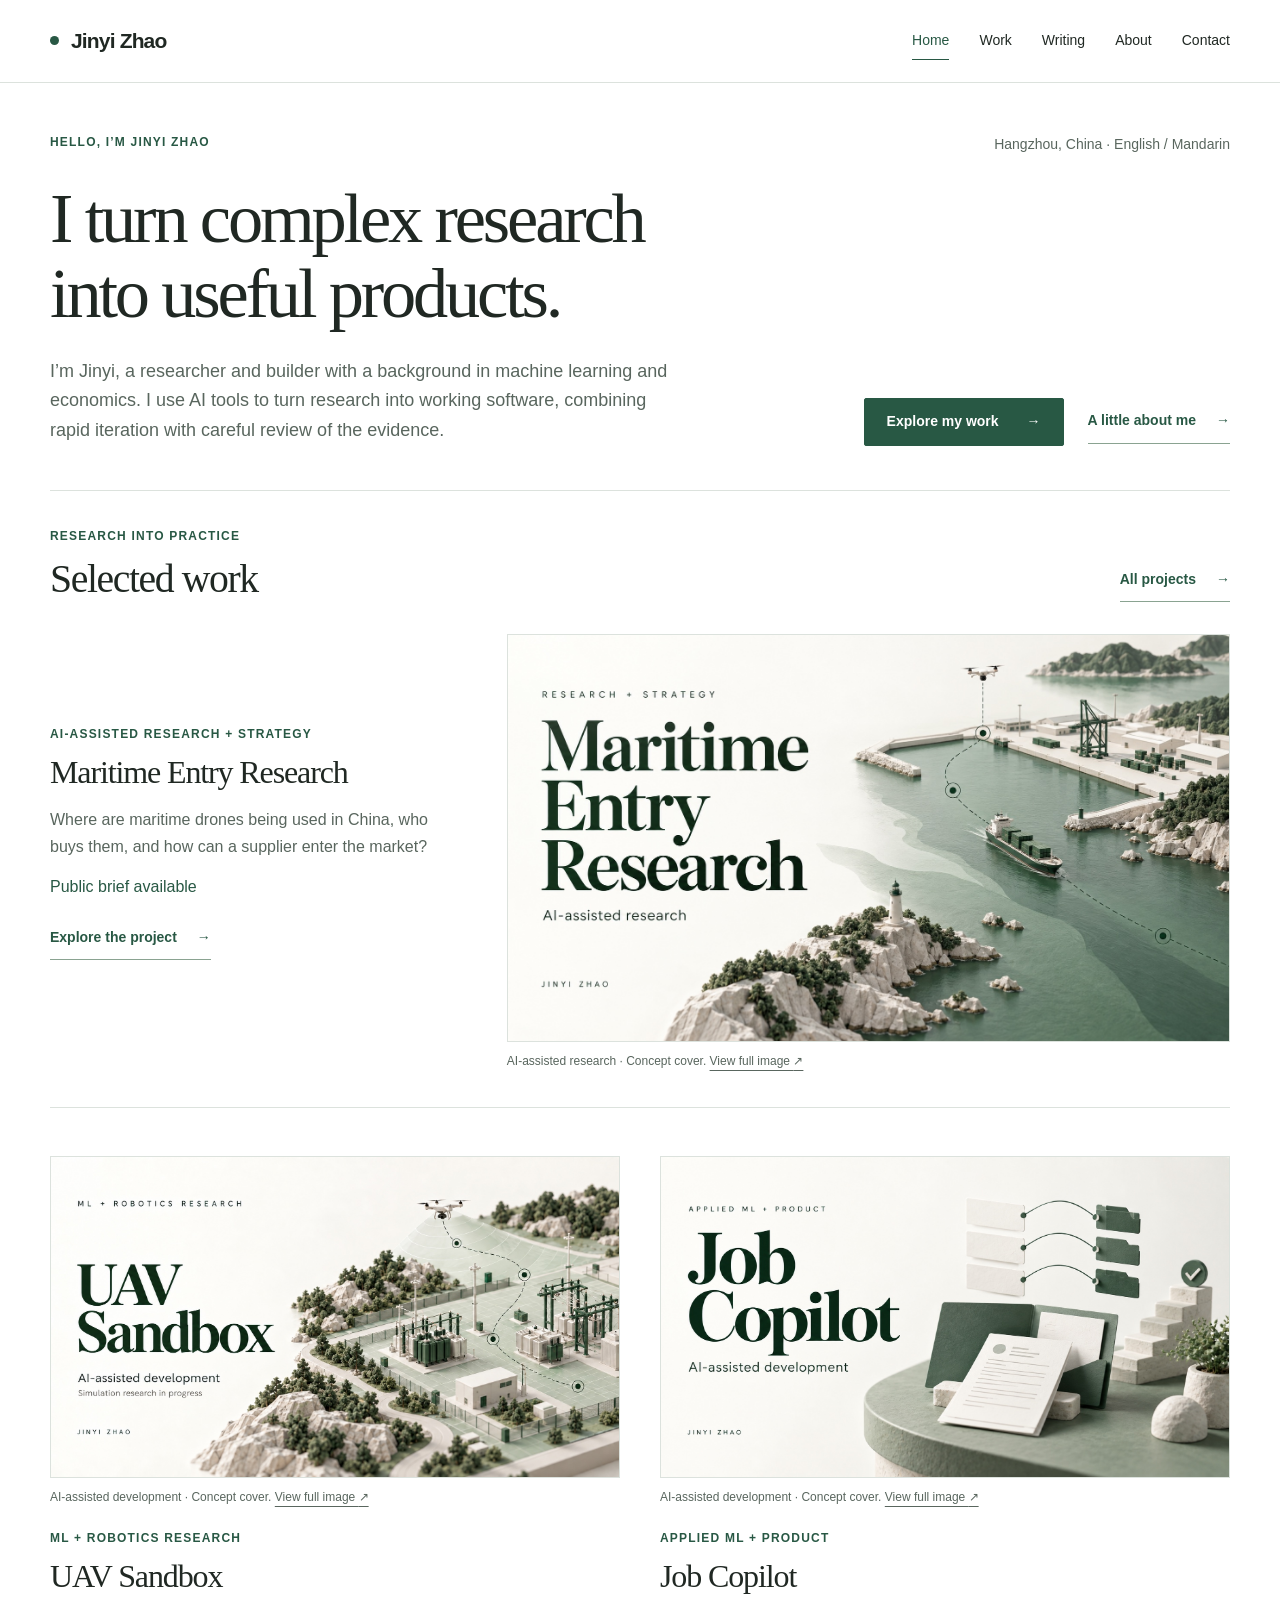
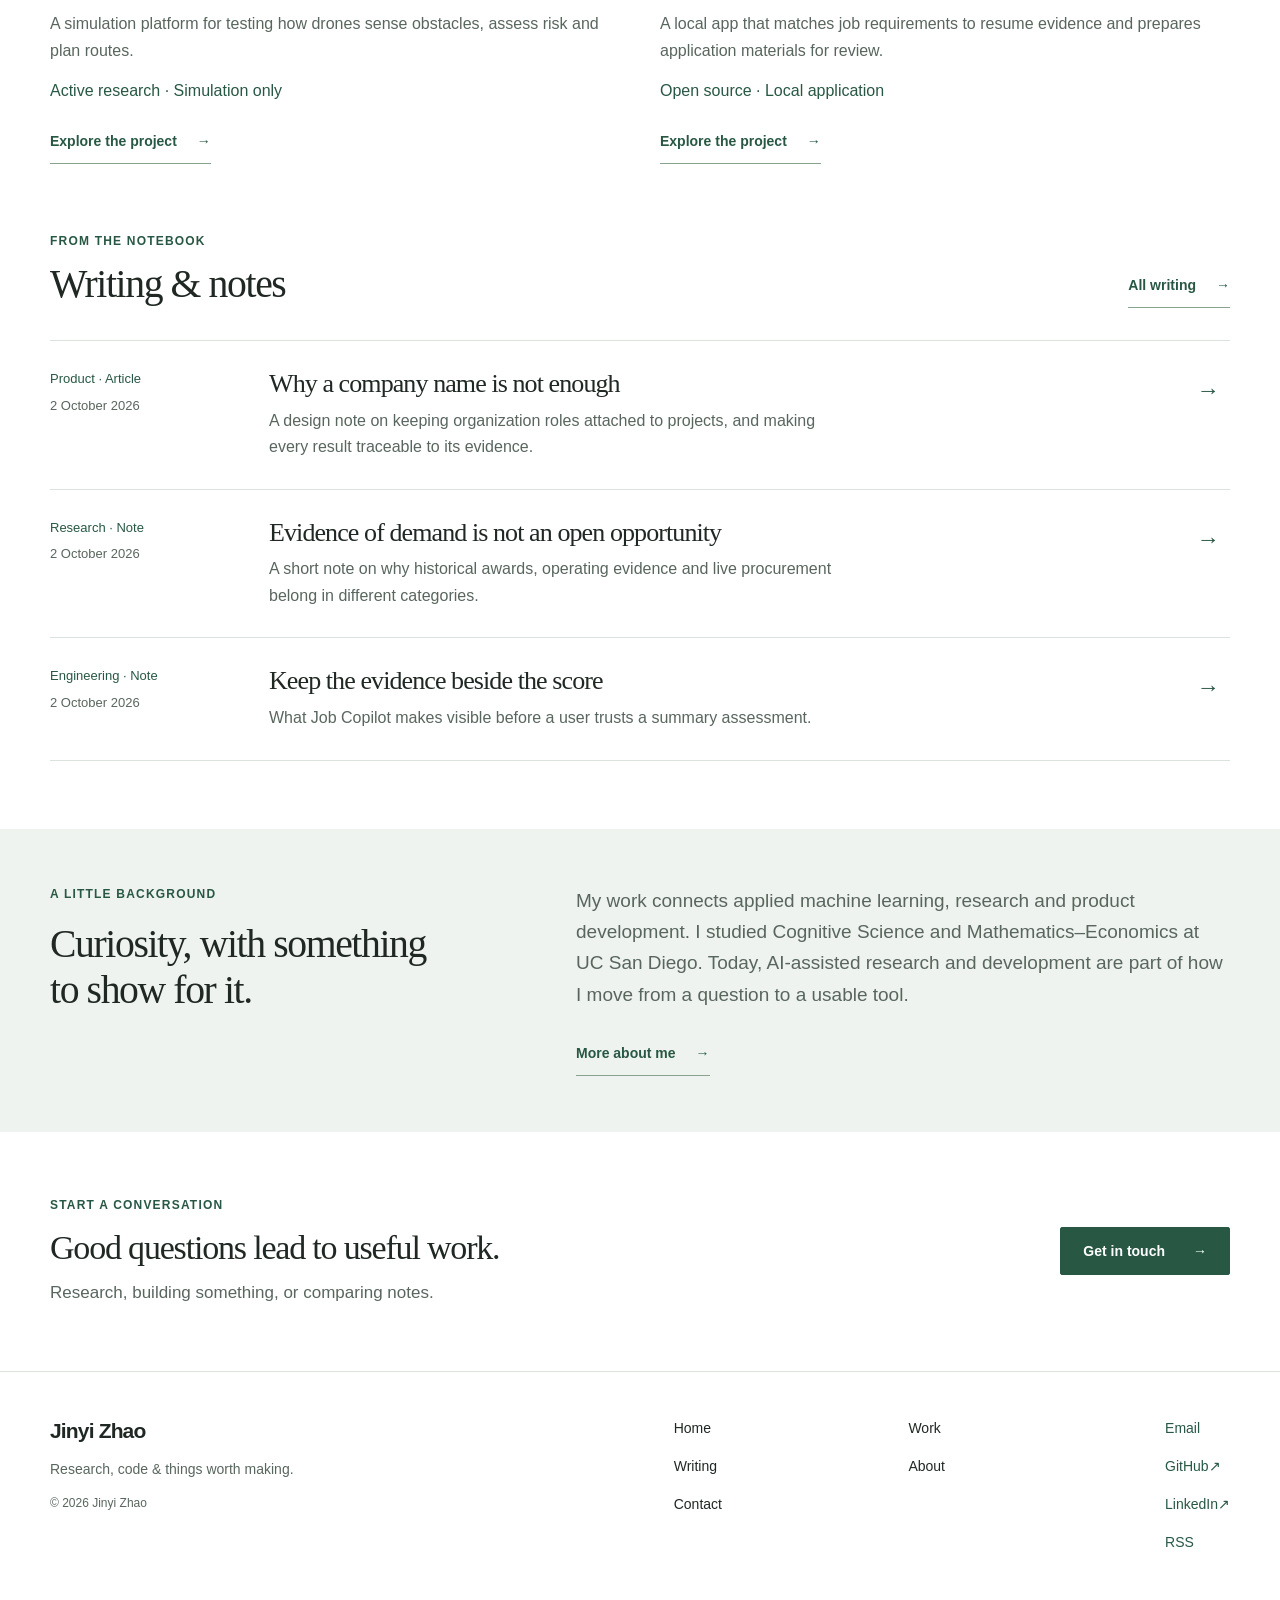
==== commit ba0b27c3: "Publish personal site updates and redesigned research brief" ====
--- a/index.html
+++ b/index.html
@@ -1,46 +1,20 @@
 <!doctype html>
 <html lang="en">
 <head>
-  <meta charset="UTF-8" /><meta name="viewport" content="width=device-width, initial-scale=1.0" />
-  <meta name="description" content="Jinyi Zhao is a research and product builder turning complex evidence into useful products and clear decisions. Explore selected research, product and engineering work." />
-  <meta name="theme-color" content="#ffffff" /><meta property="og:type" content="website" />
-  <meta property="og:title" content="Jinyi Zhao | Research + Product Builder" />
-  <meta property="og:description" content="I turn complex research into useful products. Explore my work across research, product and engineering." />
-  <meta property="og:url" content="https://www.maritimedroneintel.com/" />
-  <link rel="canonical" href="https://www.maritimedroneintel.com/" /><title>Jinyi Zhao | Research + Product Builder</title>
-  <link rel="icon" href="/assets/favicon.svg" type="image/svg+xml" />
-  <link rel="stylesheet" href="/assets/site-20260927-v4.css" /><script src="/assets/site-20260927.js" defer></script>
-  <script type="application/ld+json">{"@context":"https://schema.org","@type":"Person","name":"Jinyi Zhao","url":"https://www.maritimedroneintel.com/","jobTitle":"Research + Product Builder","sameAs":["https://www.linkedin.com/in/jinyi-zhao","https://github.com/Xieyizhou"]}</script>
+<meta charset="utf-8"><meta name="viewport" content="width=device-width, initial-scale=1">
+<title>Jinyi Zhao | Research, ML &amp; useful products</title><meta name="description" content="I’m Jinyi, a researcher and builder with a background in machine learning and economics. I use AI tools to turn research into working software, combining rapid iteration with careful review of the evidence."><meta name="theme-color" content="#ffffff">
+<link rel="canonical" href="https://www.maritimedroneintel.com/"><link rel="icon" href="/assets/favicon.svg" type="image/svg+xml">
+<meta property="og:type" content="website"><meta property="og:site_name" content="Jinyi Zhao"><meta property="og:title" content="Jinyi Zhao | Research, ML &amp; useful products"><meta property="og:description" content="I’m Jinyi, a researcher and builder with a background in machine learning and economics. I use AI tools to turn research into working software, combining rapid iteration with careful review of the evidence."><meta property="og:url" content="https://www.maritimedroneintel.com/"><meta property="og:image" content="https://www.maritimedroneintel.com/assets/social-preview.png"><meta property="og:image:alt" content="Jinyi Zhao | Research, ML &amp; useful products"><meta name="twitter:card" content="summary_large_image">
+<link rel="alternate" type="application/rss+xml" title="Jinyi Zhao — Writing" href="/feed.xml">
+<link rel="stylesheet" href="/assets/site-e55a781c0d2e.css"><script src="/assets/site-edc259ba1d35.js" defer></script>
+<script type="application/ld+json">{"@context": "https://schema.org", "@type": "Person", "name": "Jinyi Zhao", "url": "https://www.maritimedroneintel.com", "sameAs": ["https://www.linkedin.com/in/jinyi-zhao/", "https://github.com/Xieyizhou"]}</script>
 </head>
-<body class="portfolio-site home-page">
-  <a class="skip-link" href="#main">Skip to content</a>
-  <header class="site-header" data-header><div class="shell header-inner">
-    <a class="brand personal-brand" href="/" aria-label="Jinyi Zhao home"><strong>Jinyi Zhao</strong><span>Research + Product Builder</span></a>
-    <button class="menu-toggle" type="button" aria-expanded="false" aria-controls="site-nav"><span class="menu-label">Menu</span><span class="menu-lines" aria-hidden="true"><i></i><i></i></span></button>
-    <nav class="site-nav" id="site-nav" aria-label="Primary navigation"><a href="/" aria-current="page">Home</a><a href="/work/">Work</a><a href="/about/">About</a><a href="/contact/">Contact</a></nav>
-  </div></header>
-  <main id="main">
-    <section class="editorial-hero"><div class="shell editorial-hero-inner">
-      <p class="hero-identity">Research + Product Builder</p>
-      <h1>I turn complex<br class="desktop-break" /> research into<br class="desktop-break" /> <em>useful products.</em></h1>
-      <div class="hero-introduction"><p>I build evidence-backed research tools and products, from maritime market intelligence to local-first applications.</p><div class="hero-actions"><a class="button button-primary" href="/work/">Explore my work <span aria-hidden="true">→</span></a><a class="text-link" href="/contact/">Get in touch</a></div></div>
-      <p class="hero-location">Based in China · English / Mandarin</p>
-    </div></section>
-
-    <section class="editorial-section home-work"><div class="shell">
-      <div class="editorial-section-head"><h2>Selected work<span class="period">.</span></h2><a class="text-link" href="/work/">View all projects</a></div>
-      <article class="home-feature"><a class="home-feature-image" href="/work/partner-intelligence/" aria-label="Read the Maritime Partner Intelligence Console case study"><img src="/assets/console-cover-20260927.jpg" width="1774" height="887" alt="Intelligence Console project illustration: connected source records" /></a><div class="home-feature-copy"><span class="project-number">01 / Product + engineering</span><span class="project-status">Built · Local application</span><h3>Intelligence Console</h3><p>A local research workspace that brings projects, organizations, roles and source evidence into one inspectable lead.</p><a class="text-link" href="/work/partner-intelligence/">Read the case study</a><p class="asset-note">Project illustration · Explore the case study for interface details</p></div></article>
-      <div class="editorial-project-list">
-        <article><span class="project-number">02 / Research</span><div><h3>Maritime Entry Research</h3><p>A public research brief separating observed demand from credible routes to market. <span class="inline-status">Public brief available</span></p></div><a class="text-link" href="/work/#market-entry">Explore project</a></article>
-        <article><span class="project-number">03 / Simulation</span><div><h3>UAV Sandbox</h3><p>Exploring drone operations and simulation ideas. <span class="inline-status">In development · No public demo yet</span></p></div><a class="text-link" href="/work/#uav-sandbox">Explore project</a></article>
-        <article><span class="project-number">04 / Product + engineering</span><div><h3>Job Copilot</h3><p>A local-first tool connecting job requirements to reviewable resume evidence. <span class="inline-status">Open-source build</span></p></div><a class="text-link" href="/work/#job-copilot">Explore project</a></article>
-      </div>
-    </div></section>
-
-    <section class="editorial-section capabilities-section"><div class="shell"><div class="editorial-section-head"><h2>How I work<span class="period">.</span></h2><p>Research informs the product. The product makes the research useful.</p></div><div class="editorial-capabilities"><article><span>01</span><h3>Frame the question</h3><p>Separate demand signals from a route to delivery. In maritime research, that means examining buyers, local partners and localisation constraints.</p><a class="text-link" href="/work/#market-entry">Maritime research</a></article><article><span>02</span><h3>Trace the evidence</h3><p>Keep claims connected to sources and uncertainty visible. The Console preserves project-specific roles and evidence lineage.</p><a class="text-link" href="/work/partner-intelligence/">See the decisions</a></article><article><span>03</span><h3>Build the workflow</h3><p>Turn the information model into a usable local application: search a lead, inspect its relationships and identify the next question.</p><a class="text-link" href="/work/partner-intelligence/#scenarios">Explore the workflow</a></article></div></div></section>
-
-    <section class="editorial-contact"><div class="shell"><div><h2>Let’s talk about useful work.</h2><p>Open to conversations about research, product roles and thoughtful collaborations.</p></div><a class="button button-primary" href="/contact/">Get in touch</a></div></section>
-  </main>
-  <footer class="site-footer"><div class="shell footer-inner"><p>© 2026 Jinyi Zhao</p><nav aria-label="Footer navigation"><a href="/">Home</a><a href="/work/">Work</a><a href="/about/">About</a><a href="/contact/">Contact</a></nav><div class="footer-contact-links"><a href="mailto:jinyi@maritimedroneintel.com">Email</a><a href="https://github.com/Xieyizhou" target="_blank" rel="noreferrer">GitHub</a></div></div></footer>
+<body>
+<a class="skip-link" href="#main">Skip to content</a>
+<header class="site-header"><div class="shell header-inner"><a class="brand" href="/" aria-label="Jinyi Zhao home"><span class="brand-dot" aria-hidden="true"></span>Jinyi Zhao</a><button class="menu-toggle" type="button" aria-expanded="false" aria-controls="site-nav">Menu <span aria-hidden="true">☰</span></button><nav class="site-nav" id="site-nav" aria-label="Primary navigation"><a href="/" aria-current="page">Home</a><a href="/work/">Work</a><a href="/writing/">Writing</a><a href="/about/">About</a><a href="/contact/">Contact</a></nav></div></header>
+<main id="main" tabindex="-1"><section class="hero shell"><div class="hero-top"><p class="eyebrow">Hello, I’m Jinyi Zhao</p><p class="small">Hangzhou, China · English / Mandarin</p></div><h1>I turn complex research into useful products.</h1><div class="hero-bottom"><p class="lead">I’m Jinyi, a researcher and builder with a background in machine learning and economics. I use AI tools to turn research into working software, combining rapid iteration with careful review of the evidence.</p><div class="actions"><a class="button" href="/work/">Explore my work <span aria-hidden="true">→</span></a><a class="text-link" href="/about/">A little about me <span aria-hidden="true">→</span></a></div></div></section>
+<section class="section shell selected-work"><div class="section-heading"><div><p class="eyebrow">Research into practice</p><h2>Selected work</h2></div><a class="text-link" href="/work/">All projects <span aria-hidden="true">→</span></a></div><div class="project-grid"><article class="project-card project-feature" id="market-entry"><div class="project-copy"><p class="eyebrow">AI-assisted research + strategy</p><h3><a href="/work/maritime-entry-research/">Maritime Entry Research</a></h3><p>Where are maritime drones being used in China, who buys them, and how can a supplier enter the market?</p><p class="status">Public brief available</p><a class="text-link" href="/work/maritime-entry-research/">Explore the project <span aria-hidden="true">→</span></a></div><figure class="project-figure concept-cover"><a href="/assets/maritime-ai-cover-20261002.jpg" aria-label="View full image: Maritime Entry Research"><img src="/assets/maritime-ai-cover-20261002.jpg" width="1672" height="941" alt="Maritime Entry Research — AI-assisted research. Editorial illustration of a coastal port, inspection drone and evidence routes." fetchpriority="high"></a><figcaption>AI-assisted research · Concept cover. <a href="/assets/maritime-ai-cover-20261002.jpg">View full image <span aria-hidden="true">↗</span></a></figcaption></figure></article><article class="project-card " id="uav-sandbox"><div class="project-copy"><p class="eyebrow">ML + robotics research</p><h3><a href="/work/uav-sandbox/">UAV Sandbox</a></h3><p>A simulation platform for testing how drones sense obstacles, assess risk and plan routes.</p><p class="status">Active research · Simulation only</p><a class="text-link" href="/work/uav-sandbox/">Explore the project <span aria-hidden="true">→</span></a></div><figure class="project-figure concept-cover"><a href="/assets/uav-sandbox-ai-cover-20261002.jpg" aria-label="View full image: UAV Sandbox"><img src="/assets/uav-sandbox-ai-cover-20261002.jpg" width="1672" height="941" alt="UAV Sandbox — AI-assisted development. Concept illustration of a drone, simulated substation, LiDAR arcs and a planned route." loading="lazy"></a><figcaption>AI-assisted development · Concept cover. <a href="/assets/uav-sandbox-ai-cover-20261002.jpg">View full image <span aria-hidden="true">↗</span></a></figcaption></figure></article><article class="project-card " id="job-copilot"><div class="project-copy"><p class="eyebrow">Applied ML + product</p><h3><a href="/work/job-copilot/">Job Copilot</a></h3><p>A local app that matches job requirements to resume evidence and prepares application materials for review.</p><p class="status">Open source · Local application</p><a class="text-link" href="/work/job-copilot/">Explore the project <span aria-hidden="true">→</span></a></div><figure class="project-figure concept-cover"><a href="/assets/job-copilot-ai-cover-20261002.jpg" aria-label="View full image: Job Copilot"><img src="/assets/job-copilot-ai-cover-20261002.jpg" width="1672" height="941" alt="Job Copilot — AI-assisted development. Editorial concept of resume evidence connected to job requirements." loading="lazy"></a><figcaption>AI-assisted development · Concept cover. <a href="/assets/job-copilot-ai-cover-20261002.jpg">View full image <span aria-hidden="true">↗</span></a></figcaption></figure></article></div></section><section class="section shell"><div class="section-heading"><div><p class="eyebrow">From the notebook</p><h2>Writing &amp; notes</h2></div><a class="text-link" href="/writing/">All writing <span aria-hidden="true">→</span></a></div><div class="writing-list"><article class="writing-row"><div class="writing-meta"><span>Product · Article</span><time datetime="2026-10-02">2 October 2026</time></div><div><h3><a href="/writing/project-specific-evidence/">Why a company name is not enough</a></h3><p>A design note on keeping organization roles attached to projects, and making every result traceable to its evidence.</p></div><a class="row-arrow" href="/writing/project-specific-evidence/" aria-label="Read Why a company name is not enough">→</a></article><article class="writing-row"><div class="writing-meta"><span>Research · Note</span><time datetime="2026-10-02">2 October 2026</time></div><div><h3><a href="/writing/market-evidence-and-opportunity/">Evidence of demand is not an open opportunity</a></h3><p>A short note on why historical awards, operating evidence and live procurement belong in different categories.</p></div><a class="row-arrow" href="/writing/market-evidence-and-opportunity/" aria-label="Read Evidence of demand is not an open opportunity">→</a></article><article class="writing-row"><div class="writing-meta"><span>Engineering · Note</span><time datetime="2026-10-02">2 October 2026</time></div><div><h3><a href="/writing/separate-fit-from-evidence/">Keep the evidence beside the score</a></h3><p>What Job Copilot makes visible before a user trusts a summary assessment.</p></div><a class="row-arrow" href="/writing/separate-fit-from-evidence/" aria-label="Read Keep the evidence beside the score">→</a></article></div></section>
+<section class="about-band"><div class="shell split"><div><p class="eyebrow">A little background</p><h2>Curiosity, with something <br>to show for it.</h2></div><div><p class="lead">My work connects applied machine learning, research and product development. I studied Cognitive Science and Mathematics–Economics at UC San Diego. Today, AI-assisted research and development are part of how I move from a question to a usable tool.</p><a class="text-link" href="/about/">More about me <span aria-hidden="true">→</span></a></div></div></section><section class="contact-strip"><div class="shell"><div><p class="eyebrow">Start a conversation</p><h2>Good questions lead to useful work.</h2><p>Research, building something, or comparing notes.</p></div><a class="button" href="/contact/">Get in touch <span aria-hidden="true">→</span></a></div></section></main>
+<footer class="site-footer"><div class="shell footer-inner"><div><a class="brand footer-brand" href="/">Jinyi Zhao</a><p>Research, code &amp; things worth making.</p><p class="small">© 2026 Jinyi Zhao</p></div><nav aria-label="Footer navigation"><a href="/">Home</a><a href="/work/">Work</a><a href="/writing/">Writing</a><a href="/about/">About</a><a href="/contact/">Contact</a></nav><div class="footer-elsewhere"><a href="mailto:jinyi@maritimedroneintel.com">Email</a><a href="https://github.com/Xieyizhou" target="_blank" rel="noreferrer">GitHub <span aria-hidden="true">↗</span></a><a href="https://www.linkedin.com/in/jinyi-zhao/" target="_blank" rel="noreferrer">LinkedIn <span aria-hidden="true">↗</span></a><a href="/feed.xml">RSS</a></div></div></footer>
 </body>
 </html>
--- a/assets/site-e55a781c0d2e.css
+++ b/assets/site-e55a781c0d2e.css
@@ -0,0 +1,90 @@
+/* One visual system: white paper, forest accents, editorial type. */
+:root{--ink:#202823;--muted:#59665e;--accent:#285844;--paper:#fff;--soft:#eef3ef;--rule:#dce2dd;--shell:1180px;--pad:32px}
+*{box-sizing:border-box}
+html{scroll-behavior:smooth;scroll-padding-top:100px}
+body{margin:0;background:var(--paper);color:var(--ink);font-family:Arial,Helvetica,sans-serif;font-size:17px;line-height:1.65;-webkit-font-smoothing:antialiased}
+img{display:block;max-width:100%;height:auto}
+a{color:inherit;text-decoration:none;text-underline-offset:5px}
+a:hover{text-decoration:underline}
+p,h1,h2,h3,figure,dl,dd{margin:0}
+h1,h2,h3{font-family:Georgia,'Times New Roman',serif;font-weight:400;letter-spacing:-.035em;line-height:1.15;text-wrap:balance}
+h1{font-size:clamp(42px,5.2vw,68px)}h2{font-size:clamp(30px,3.1vw,40px)}h3{font-size:28px}
+p{color:var(--muted)}
+button{font:inherit;cursor:pointer}a,button{-webkit-tap-highlight-color:transparent}
+a:focus-visible,button:focus-visible{outline:3px solid var(--accent);outline-offset:5px;border-radius:2px}
+main:focus{outline:none}
+::selection{background:#d8e8dc}
+.shell{width:min(calc(100% - var(--pad)*2),var(--shell));margin-inline:auto}
+.small{font-size:14px;line-height:1.6}
+.eyebrow{font-size:12px;font-weight:600;letter-spacing:.1em;text-transform:uppercase;color:var(--accent)}
+.lead{font-size:20px;line-height:1.65;max-width:66ch}
+.skip-link{position:fixed;top:12px;left:16px;padding:10px 18px;background:var(--ink);color:#fff;z-index:100;transform:translateY(-200%)}
+.skip-link:focus{transform:none}
+.site-header{border-bottom:1px solid var(--rule);background:#fff;position:relative;z-index:10}
+.header-inner{min-height:82px;display:flex;justify-content:space-between;align-items:center;gap:24px}
+.brand{display:inline-flex;align-items:center;gap:12px;font-size:21px;font-weight:700;letter-spacing:-.04em;white-space:nowrap}
+.brand-dot{width:9px;height:9px;border-radius:50%;background:var(--accent)}
+.site-nav{display:flex;gap:30px;font-size:14px}
+.site-nav a{min-height:44px;display:flex;align-items:center;position:relative}
+.site-nav a[aria-current=page]{color:var(--accent)}
+.site-nav a[aria-current=page]:after{content:'';position:absolute;bottom:3px;left:0;right:0;height:1px;background:var(--accent)}
+.menu-toggle{display:none}
+.button{display:inline-flex;align-items:center;justify-content:center;gap:28px;min-height:48px;padding:12px 22px;border:1px solid var(--accent);border-radius:2px;background:var(--accent);color:#fff;font-size:14px;font-weight:600;line-height:1.5;text-decoration:none;transition:background .16s ease}
+.button:hover{background:#1c4031;text-decoration:none}.button-outline{background:transparent;color:var(--accent)}.button-outline:hover{background:var(--soft)}
+.text-link{display:inline-flex;align-items:center;justify-content:space-between;gap:20px;min-height:44px;border-bottom:1px solid #8aa391;color:var(--accent);font-size:14px;font-weight:600;line-height:1.4;width:fit-content}
+.text-link:hover{border-color:var(--accent);text-decoration:none}.actions{display:flex;align-items:center;flex-wrap:wrap;gap:16px 28px}
+.hero{padding-top:50px;padding-bottom:44px;border-bottom:1px solid var(--rule)}
+.hero-top{display:flex;justify-content:space-between;gap:20px;margin-bottom:26px}
+.hero h1{max-width:920px;font-size:clamp(44px,5.5vw,76px);line-height:1.06;letter-spacing:-.045em}
+.hero-bottom{display:grid;grid-template-columns:1.35fr 1fr;gap:64px;align-items:end;margin-top:26px}
+.hero-bottom .lead{font-size:18px;max-width:630px}.hero-bottom .actions{justify-content:flex-end;gap:16px 24px}
+.section{padding-block:68px}.selected-work{padding-top:36px;padding-bottom:0}
+.section-heading{display:flex;justify-content:space-between;align-items:end;gap:28px;margin-bottom:32px}.section-heading .eyebrow{margin-bottom:10px}
+.project-grid{display:grid;grid-template-columns:1fr 1fr;gap:48px 40px}
+.project-card{min-width:0;display:flex;flex-direction:column;gap:22px}
+.project-copy :is(h2,h3){font-size:32px;margin:10px 0 16px}.project-copy>p:not(.eyebrow){font-size:16px}.project-copy .text-link{margin-top:16px}
+.project-copy .status{font-size:13px;margin-top:14px;color:var(--accent)}
+.project-figure{min-width:0}.project-figure>a{display:block;border:1px solid var(--rule);background:var(--soft);overflow:hidden}
+.project-figure img{width:100%;aspect-ratio:16/10;object-fit:contain}
+.project-figure figcaption{font-size:12px;line-height:1.6;color:var(--muted);margin-top:10px}.project-figure figcaption a{text-decoration:underline}
+.project-card:not(.project-feature) .project-figure{order:-1}
+.project-feature{grid-column:1/-1;display:grid;grid-template-columns:.72fr 1.28fr;gap:50px;align-items:center;padding-bottom:36px;border-bottom:1px solid var(--rule)}
+.project-feature .project-figure img{aspect-ratio:16/10}
+.project-feature .project-copy{padding-bottom:20px}
+.writing-row{display:grid;grid-template-columns:185px 1fr 44px;gap:34px;padding-block:28px;border-top:1px solid var(--rule);align-items:start}
+.writing-row:last-child{border-bottom:1px solid var(--rule)}
+.writing-meta{display:flex;flex-direction:column;gap:6px;font-size:13px;line-height:1.6;color:var(--muted)}.writing-meta span{color:var(--accent)}
+.writing-row :is(h2,h3){font-size:26px;margin-bottom:9px}.writing-row p{font-size:16px;max-width:65ch}.row-arrow{display:flex;align-items:center;justify-content:center;min-width:44px;min-height:44px;font-size:23px;color:var(--accent)}
+.split{display:grid;grid-template-columns:.8fr 1.2fr;gap:90px}.split>*{min-width:0}.split .eyebrow{margin-bottom:18px}
+.about-band{padding-block:56px;background:var(--soft)}.about-band p+p{margin-top:20px}.about-band .text-link{margin-top:22px}.about-band h3{margin-top:28px;font-size:24px}.about-band .lead{font-size:19px}
+.contact-strip{padding-block:64px}.contact-strip>.shell{display:flex;align-items:center;justify-content:space-between;gap:40px}.contact-strip h2{font-size:34px;max-width:620px;margin-block:12px}.contact-strip .button{flex-shrink:0}
+.site-footer{border-top:1px solid var(--rule);padding-block:42px}.footer-inner{display:grid;grid-template-columns:1.3fr 1fr auto;gap:50px}.footer-brand{margin-bottom:10px}.footer-inner p{font-size:14px}.footer-inner .small{margin-top:12px;font-size:12px}.footer-inner nav{display:grid;grid-template-columns:1fr 1fr;align-content:start;gap:8px 28px;font-size:14px}.footer-inner a:not(.brand){min-height:30px;display:inline-flex;align-items:center}.footer-elsewhere{display:flex;flex-direction:column;gap:8px;font-size:14px;color:var(--accent)}
+.page-intro{padding-top:58px;padding-bottom:42px}.page-intro .eyebrow{margin-bottom:22px}.page-intro h1{max-width:920px}.page-intro .lead{margin-top:22px;max-width:760px}
+.work-list .project-feature{padding-block:38px}.work-list .project-feature:first-child{border-top:1px solid var(--rule)}
+.mini-facts{font-size:14px;display:grid;grid-template-columns:105px 1fr;gap:8px 16px;margin-top:22px}.mini-facts dt{font-weight:600}.mini-facts dd{color:var(--muted)}
+.experiment{display:grid;grid-template-columns:.8fr 1.2fr;gap:70px;border-top:1px solid var(--rule);padding-top:28px}.experiment h3{margin-top:14px}.experiment .status{font-size:14px;margin:14px 0}.experiment:target{scroll-margin-top:24px}
+.breadcrumb{padding-top:28px}.breadcrumb+.page-intro{padding-top:26px}
+.case-preview .project-figure{max-width:1050px;margin:auto}.case-preview .project-figure img{aspect-ratio:auto}
+.case-facts{padding-block:38px;border-bottom:1px solid var(--rule)}.case-facts dl{display:grid;grid-template-columns:1.2fr 1.2fr 1fr .8fr;gap:34px}.case-facts dt{font-size:12px;text-transform:uppercase;letter-spacing:.07em;color:var(--accent);margin-bottom:10px}.case-facts dd{font-size:15px;color:var(--muted)}.case-facts .actions{margin-top:22px}.case-facts>.small{margin-top:16px}
+.prose{max-width:70ch;margin-inline:auto;line-height:1.8}.prose p+p{margin-top:22px}.prose a,.rss-note a,.source-note a{color:var(--accent);text-decoration:underline}.prose h2{font-size:34px;margin-top:50px;margin-bottom:22px}.prose h3{font-size:25px;margin-top:28px;margin-bottom:12px}.prose li{color:var(--muted);padding-left:5px;margin-block:12px}.prose section{scroll-margin-top:24px}.prose strong{color:var(--ink)}.prose ul,.prose ol{padding-left:24px}
+.case-body{padding-block:0 34px;padding-inline:0;width:min(calc(100% - var(--pad)*2),70ch)}
+.article{padding-bottom:70px}.article-header{width:min(calc(100% - var(--pad)*2),820px);margin:30px auto 42px}.article-header h1{font-size:clamp(38px,4.6vw,58px);margin-block:18px 22px}.article-meta{font-size:13px;line-height:1.8}.article>.prose{width:min(calc(100% - var(--pad)*2),70ch)}.article-lead{font-size:22px;color:var(--ink);line-height:1.65}.article-end{max-width:70ch;width:calc(100% - var(--pad)*2);margin:48px auto 0;padding:28px;background:var(--soft)}.article-end h2{font-size:29px;margin:14px 0}.article-end p{font-size:16px}.article-end .text-link{margin-top:16px}
+.writing-index{padding-bottom:70px}.rss-note{font-size:14px;margin-top:28px}
+.about-story{border-top:1px solid var(--rule);padding-top:34px}.about-story aside p{font-size:14px}.about-story aside .text-link{margin-top:20px}.about-story .prose{margin:0}.timeline{list-style:none;margin:0;padding:0}.timeline li{display:grid;grid-template-columns:.65fr 1.35fr;gap:60px;padding:28px 0;border-top:1px solid var(--rule)}.timeline h3{font-size:27px;margin-bottom:7px}.timeline .organization{color:var(--accent);font-size:15px;margin-bottom:14px}.timeline p{font-size:16px;max-width:680px}.timeline .timeline-date{font-size:14px}.source-note{margin-top:20px}.interest-list{padding-left:20px;color:var(--muted);margin-block:16px}
+.contact-main{display:grid;grid-template-columns:1fr 190px;gap:70px;padding-bottom:50px}.email-address{display:inline-block;max-width:100%;overflow-wrap:anywhere;color:var(--accent);font-size:clamp(22px,3vw,36px);letter-spacing:-.025em;margin-block:14px 24px;text-decoration:underline;text-decoration-thickness:1px}.contact-main aside{border-left:1px solid var(--rule);padding-left:36px;display:flex;flex-direction:column;gap:15px}.copy-status{min-height:24px;margin-top:14px}.copy-email[hidden]{display:none}.research-inquiry{border-top:1px solid var(--rule);padding-block:32px 64px}.research-inquiry h2{font-size:28px;margin-block:14px}.research-inquiry p{max-width:700px}.research-inquiry .actions{margin-top:18px}
+.brief-layout{display:grid;grid-template-columns:1.35fr .65fr;gap:70px;align-items:start;padding-bottom:50px}.brief-layout img{border:1px solid var(--rule)}.brief-layout figcaption{font-size:13px;margin-top:10px}.brief-details{border-top:1px solid var(--rule);padding-top:24px}.brief-details p{margin-bottom:12px}.brief-details .actions{margin-top:24px}.prose-section{padding-bottom:58px}.prose-section h2:first-child{margin-top:0}
+.service-summary{display:grid;grid-template-columns:repeat(4,1fr);gap:24px;background:var(--soft);padding:30px}.service-summary h2{font-size:28px;margin-bottom:12px}.service-summary p{font-size:16px}.service-sections{padding-block:50px}.service-sections>.split{padding-block:35px;border-top:1px solid var(--rule);gap:70px}.service-sections h2{font-size:32px}.service-sections .prose{margin:0}.service-sections .prose ul{margin-top:0}.sample-box{border:1px solid var(--rule);background:var(--soft);padding:26px;margin-top:24px}.sample-box h3{margin-top:14px}.sample-box p{font-size:16px}.sample-box .eyebrow{font-size:12px}.error-links{padding-bottom:90px;display:flex;gap:26px;flex-wrap:wrap}
+@media(max-width:1000px){.hero-bottom{grid-template-columns:1fr;gap:22px}.hero-bottom .actions{justify-content:flex-start}.project-feature{gap:30px;grid-template-columns:.85fr 1.15fr}.split{gap:45px}.writing-row{grid-template-columns:155px 1fr 44px;gap:24px}.case-facts dl{grid-template-columns:1fr 1fr}.contact-main{gap:35px}.brief-layout{gap:35px}.service-summary{grid-template-columns:1fr 1fr}}
+@media(max-width:800px){.hero-top{flex-direction:column;gap:8px}.hero{padding-top:34px}.project-feature{display:flex;gap:22px}.project-feature .project-figure{order:-1}.project-feature .project-copy{padding:0}.project-grid{gap:36px 26px}.project-copy :is(h2,h3){font-size:28px}.site-nav{gap:21px}.split{grid-template-columns:1fr;gap:26px}.split h2 br{display:none}.timeline li{grid-template-columns:170px 1fr;gap:28px}.contact-strip>.shell{align-items:flex-start;flex-direction:column;gap:24px}.contact-main{grid-template-columns:1fr}.contact-main aside{flex-direction:row;flex-wrap:wrap;border-left:0;border-top:1px solid var(--rule);padding:22px 0 0;gap:20px}.contact-main aside .eyebrow{width:100%}.brief-layout{grid-template-columns:1fr}.brief-details .actions{margin-top:16px}.experiment{grid-template-columns:1fr;gap:20px}.service-sections>.split{gap:24px}}
+@media(max-width:650px){:root{--pad:24px}.header-inner{min-height:74px;flex-wrap:wrap;gap:0}.brand{font-size:20px}.site-nav{width:100%;flex-wrap:wrap;gap:10px 24px;padding-bottom:16px}.js .menu-toggle{display:inline-flex;align-items:center;gap:12px;min-height:44px;padding:8px 12px;background:#fff;border:1px solid var(--rule);font-size:14px;color:var(--ink)}.js .site-nav{display:none;position:absolute;top:100%;left:0;right:0;background:#fff;padding:14px 24px 22px;border-bottom:1px solid var(--rule);box-shadow:0 14px 20px #2028230d}.js .site-nav[data-open=true]{display:grid;gap:4px}.site-nav a{min-height:46px}.site-nav a[aria-current=page]:after{right:auto;width:28px}.hero{padding-top:28px;padding-bottom:32px}.hero-top{margin-bottom:20px}.hero h1{font-size:43px}.hero-bottom{margin-top:22px;gap:22px}.hero-bottom .lead{font-size:17px}.hero-bottom .actions{gap:16px}.hero-top .small{font-size:12px}.section{padding-block:42px}.selected-work{padding-top:30px;padding-bottom:0}.section-heading{gap:16px;flex-wrap:wrap;margin-bottom:24px}.section-heading h2{font-size:31px}.section-heading .eyebrow{font-size:11px;margin-bottom:6px}.section-heading .text-link{font-size:13px}.project-grid{grid-template-columns:1fr;gap:32px}.project-card{gap:18px}.project-feature{padding-bottom:30px}.project-copy :is(h2,h3){font-size:29px;margin-block:10px 12px}.project-copy .text-link{margin-top:12px}.project-figure figcaption{font-size:12px}.project-figure img{aspect-ratio:auto}.writing-row{grid-template-columns:1fr 44px;gap:12px 10px;padding-block:23px}.writing-meta{grid-column:1/-1;flex-direction:row;flex-wrap:wrap;gap:6px 14px;font-size:12px}.writing-row :is(h2,h3){font-size:25px}.writing-row p{font-size:15px}.row-arrow{align-self:start}.about-band{padding-block:38px}.about-band .lead{font-size:17px}.contact-strip{padding-block:42px}.contact-strip h2{font-size:31px}.contact-strip p{font-size:16px}.footer-inner{grid-template-columns:1fr 1fr;gap:28px}.footer-inner>div:first-child{grid-column:1/-1}.footer-inner nav{grid-template-columns:1fr;gap:8px}.footer-inner a:not(.brand){min-height:36px}.footer-elsewhere{gap:8px}.page-intro{padding-top:32px;padding-bottom:28px}.page-intro h1{font-size:42px}.page-intro .eyebrow{margin-bottom:16px}.page-intro .lead{font-size:18px;margin-top:18px}.breadcrumb{padding-top:18px}.breadcrumb+.page-intro{padding-top:22px}.case-facts{padding-block:26px}.case-facts dl{grid-template-columns:1fr;gap:20px}.case-facts dd{font-size:16px}.case-facts dt{margin-bottom:6px}.prose h2{font-size:29px;margin-top:36px;margin-bottom:18px}.prose h3{font-size:24px}.prose{font-size:17px}.article-header{margin-top:24px;margin-bottom:26px}.article-header h1{font-size:38px}.article-lead{font-size:20px}.article-end{padding:22px}.article{padding-bottom:42px}.timeline li{grid-template-columns:1fr;gap:10px;padding-block:24px}.timeline h3{font-size:26px}.timeline .timeline-date{font-size:13px}.about-story{padding-top:26px}.mini-facts{grid-template-columns:1fr;gap:3px}.mini-facts dd{margin-bottom:10px}.contact-main{padding-bottom:35px;gap:24px}.contact-main .actions{gap:12px}.email-address{font-size:23px;margin-block:16px 22px}.research-inquiry{padding-bottom:42px}.service-summary{grid-template-columns:1fr;gap:26px;padding:24px}.service-summary h2{font-size:26px}.service-sections{padding-block:32px}.brief-layout{padding-bottom:35px}.writing-index{padding-bottom:42px}}
+@media(prefers-reduced-motion:reduce){html{scroll-behavior:auto}*,*:before,*:after{transition:none!important;animation:none!important}}
+
+.report-evidence{margin-block:28px}.report-evidence img{display:block;width:100%;height:auto;border:1px solid var(--rule)}.report-evidence figcaption{font-size:13px;line-height:1.6;color:var(--muted);margin-top:10px}
+.project-figure.concept-cover img{aspect-ratio:16/9}.supporting-list .project-feature{grid-template-columns:1fr 1fr;gap:40px}.supporting-list h3{font-size:30px}.supporting-list .project-feature .project-copy{padding-bottom:0}
+@media(max-width:800px){.supporting-list .project-feature{grid-template-columns:1fr;gap:24px}}
+
+/* Compact supporting tools and scannable case summaries. */
+.supporting-note{display:grid;grid-template-columns:1fr 1.25fr auto;align-items:start;gap:32px;padding-block:26px;border-block:1px solid var(--rule)}
+.supporting-note h3{font-size:27px;margin-top:10px}.supporting-note p{font-size:16px}.supporting-note .eyebrow{font-size:12px}.supporting-note .status{font-size:13px;color:var(--accent);margin-top:12px}.supporting-note .text-link{white-space:nowrap}
+.case-facts{padding-top:0;padding-bottom:28px}.case-preview{padding-top:30px}.case-body>section>ul{margin-block:8px 0}.case-body li{margin-block:14px}
+@media(max-width:800px){.supporting-note{grid-template-columns:1fr;gap:18px}}
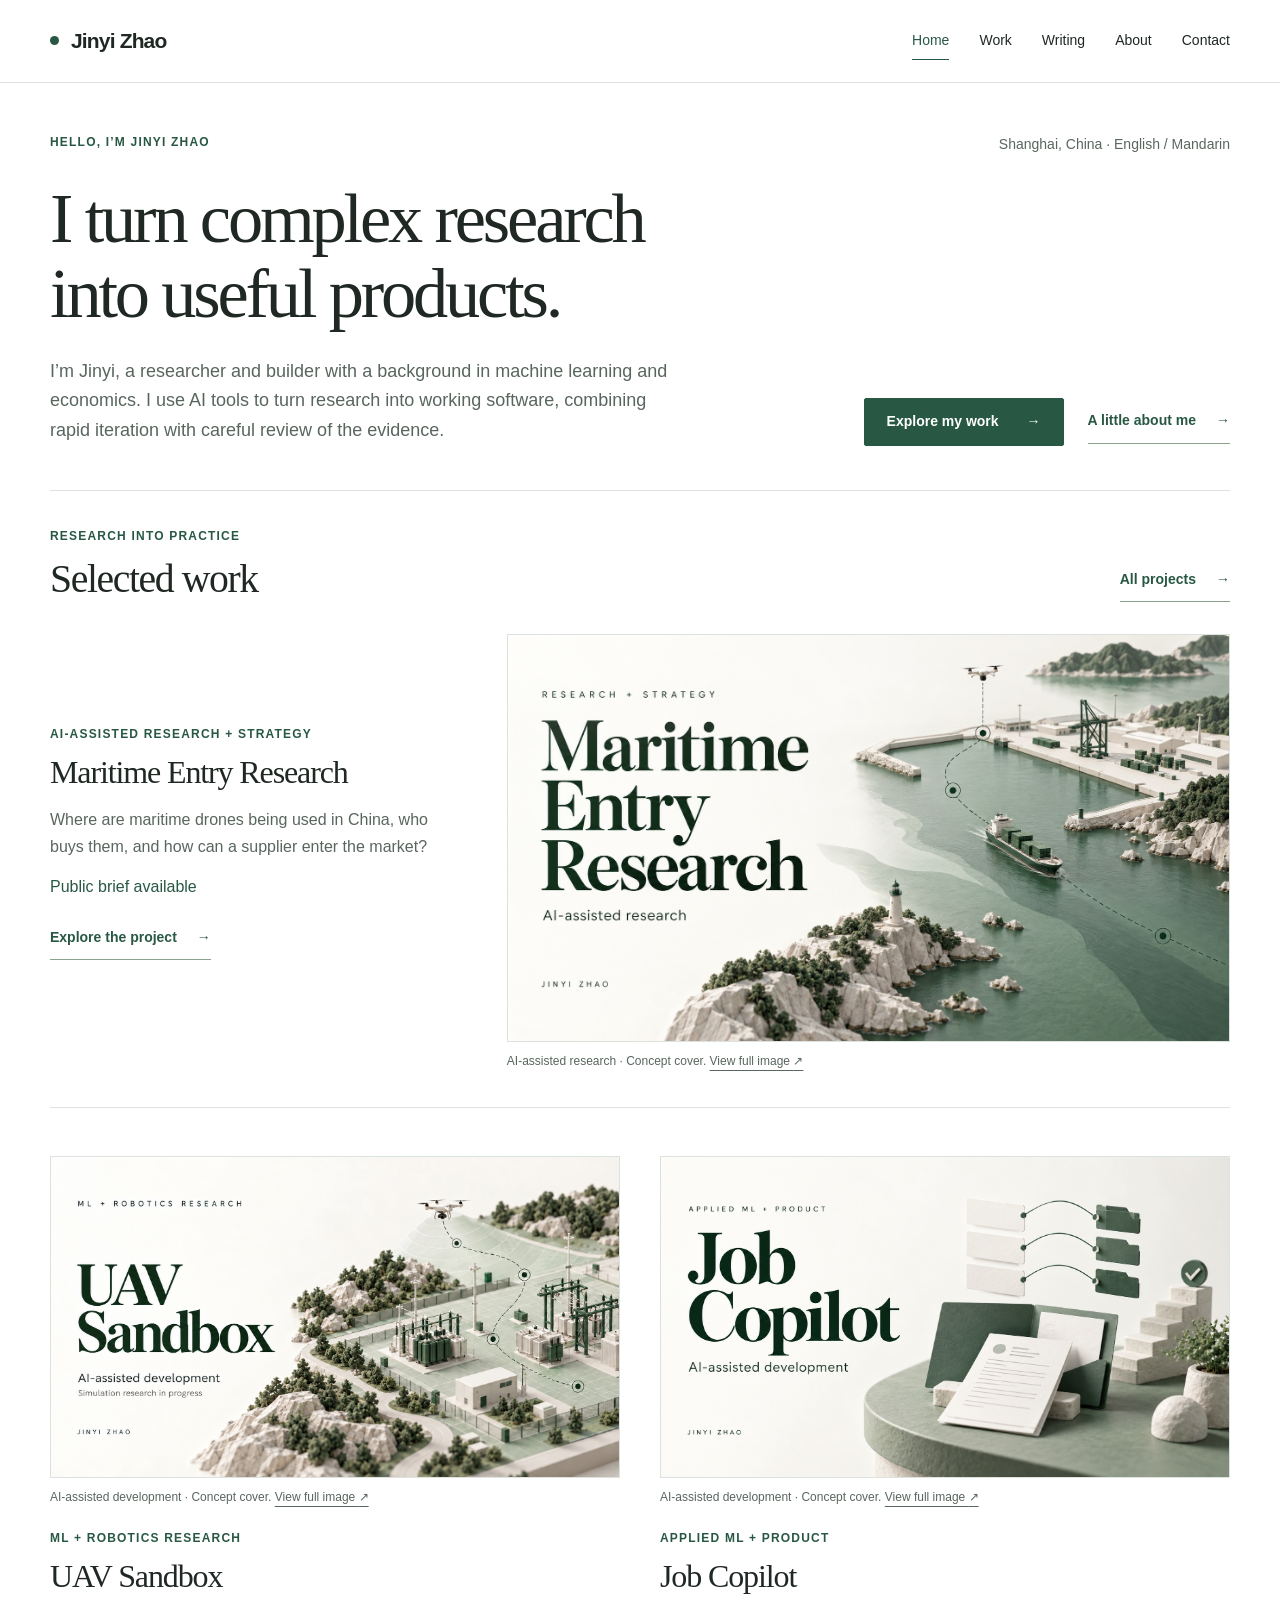
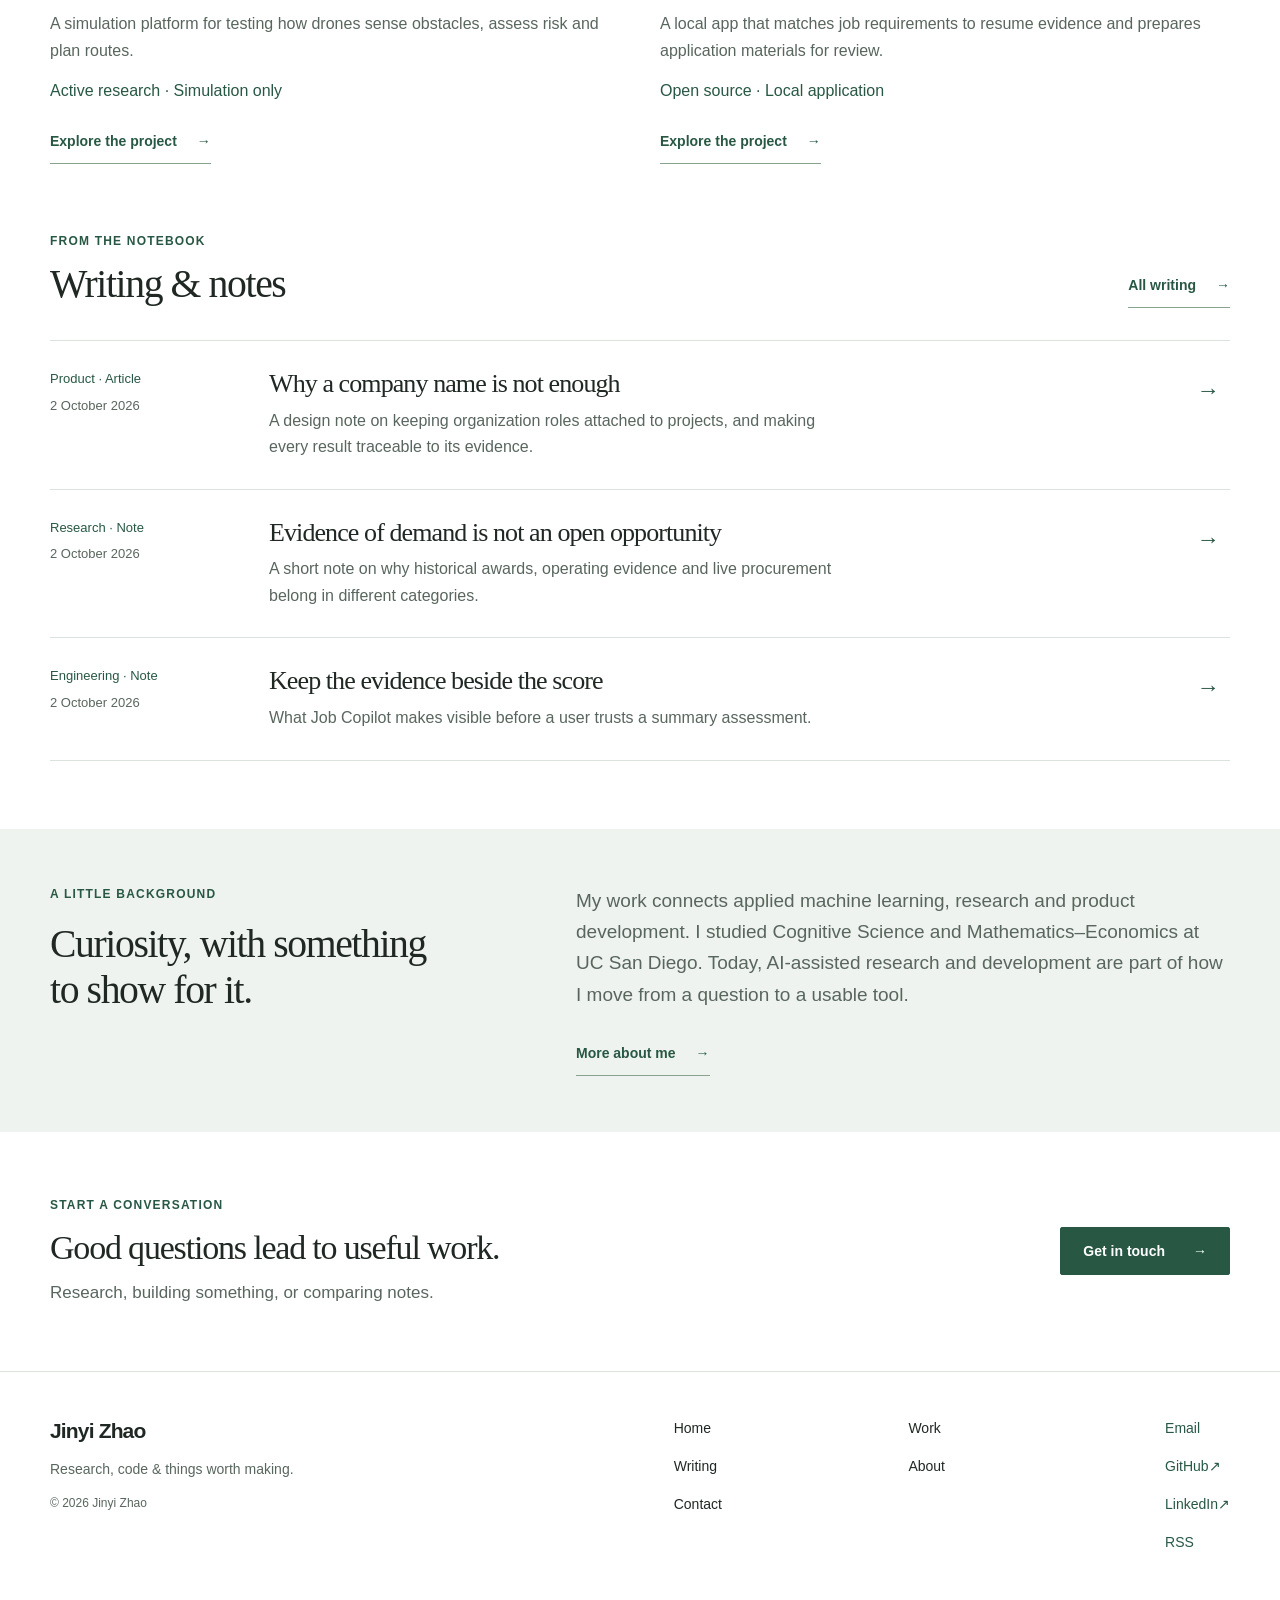
==== commit d94d437c: "Update homepage introduction" ====
--- a/index.html
+++ b/index.html
@@ -12,7 +12,7 @@
 <body>
 <a class="skip-link" href="#main">Skip to content</a>
 <header class="site-header"><div class="shell header-inner"><a class="brand" href="/" aria-label="Jinyi Zhao home"><span class="brand-dot" aria-hidden="true"></span>Jinyi Zhao</a><button class="menu-toggle" type="button" aria-expanded="false" aria-controls="site-nav">Menu <span aria-hidden="true">☰</span></button><nav class="site-nav" id="site-nav" aria-label="Primary navigation"><a href="/" aria-current="page">Home</a><a href="/work/">Work</a><a href="/writing/">Writing</a><a href="/about/">About</a><a href="/contact/">Contact</a></nav></div></header>
-<main id="main" tabindex="-1"><section class="hero shell"><div class="hero-top"><p class="eyebrow">Hello, I’m Jinyi Zhao</p><p class="small">Hangzhou, China · English / Mandarin</p></div><h1>I turn complex research into useful products.</h1><div class="hero-bottom"><p class="lead">I’m Jinyi, a researcher and builder with a background in machine learning and economics. I use AI tools to turn research into working software, combining rapid iteration with careful review of the evidence.</p><div class="actions"><a class="button" href="/work/">Explore my work <span aria-hidden="true">→</span></a><a class="text-link" href="/about/">A little about me <span aria-hidden="true">→</span></a></div></div></section>
+<main id="main" tabindex="-1"><section class="hero shell"><div class="hero-top"><p class="eyebrow">Hello, I’m Jinyi Zhao</p><p class="small">Shanghai, China · English / Mandarin</p></div><h1>I turn complex research into useful products.</h1><div class="hero-bottom"><p class="lead">I’m Jinyi, a researcher and builder with a background in machine learning and economics. I use AI tools to turn research into working software, combining rapid iteration with careful review of the evidence.</p><div class="actions"><a class="button" href="/work/">Explore my work <span aria-hidden="true">→</span></a><a class="text-link" href="/about/">A little about me <span aria-hidden="true">→</span></a></div></div></section>
 <section class="section shell selected-work"><div class="section-heading"><div><p class="eyebrow">Research into practice</p><h2>Selected work</h2></div><a class="text-link" href="/work/">All projects <span aria-hidden="true">→</span></a></div><div class="project-grid"><article class="project-card project-feature" id="market-entry"><div class="project-copy"><p class="eyebrow">AI-assisted research + strategy</p><h3><a href="/work/maritime-entry-research/">Maritime Entry Research</a></h3><p>Where are maritime drones being used in China, who buys them, and how can a supplier enter the market?</p><p class="status">Public brief available</p><a class="text-link" href="/work/maritime-entry-research/">Explore the project <span aria-hidden="true">→</span></a></div><figure class="project-figure concept-cover"><a href="/assets/maritime-ai-cover-20261002.jpg" aria-label="View full image: Maritime Entry Research"><img src="/assets/maritime-ai-cover-20261002.jpg" width="1672" height="941" alt="Maritime Entry Research — AI-assisted research. Editorial illustration of a coastal port, inspection drone and evidence routes." fetchpriority="high"></a><figcaption>AI-assisted research · Concept cover. <a href="/assets/maritime-ai-cover-20261002.jpg">View full image <span aria-hidden="true">↗</span></a></figcaption></figure></article><article class="project-card " id="uav-sandbox"><div class="project-copy"><p class="eyebrow">ML + robotics research</p><h3><a href="/work/uav-sandbox/">UAV Sandbox</a></h3><p>A simulation platform for testing how drones sense obstacles, assess risk and plan routes.</p><p class="status">Active research · Simulation only</p><a class="text-link" href="/work/uav-sandbox/">Explore the project <span aria-hidden="true">→</span></a></div><figure class="project-figure concept-cover"><a href="/assets/uav-sandbox-ai-cover-20261002.jpg" aria-label="View full image: UAV Sandbox"><img src="/assets/uav-sandbox-ai-cover-20261002.jpg" width="1672" height="941" alt="UAV Sandbox — AI-assisted development. Concept illustration of a drone, simulated substation, LiDAR arcs and a planned route." loading="lazy"></a><figcaption>AI-assisted development · Concept cover. <a href="/assets/uav-sandbox-ai-cover-20261002.jpg">View full image <span aria-hidden="true">↗</span></a></figcaption></figure></article><article class="project-card " id="job-copilot"><div class="project-copy"><p class="eyebrow">Applied ML + product</p><h3><a href="/work/job-copilot/">Job Copilot</a></h3><p>A local app that matches job requirements to resume evidence and prepares application materials for review.</p><p class="status">Open source · Local application</p><a class="text-link" href="/work/job-copilot/">Explore the project <span aria-hidden="true">→</span></a></div><figure class="project-figure concept-cover"><a href="/assets/job-copilot-ai-cover-20261002.jpg" aria-label="View full image: Job Copilot"><img src="/assets/job-copilot-ai-cover-20261002.jpg" width="1672" height="941" alt="Job Copilot — AI-assisted development. Editorial concept of resume evidence connected to job requirements." loading="lazy"></a><figcaption>AI-assisted development · Concept cover. <a href="/assets/job-copilot-ai-cover-20261002.jpg">View full image <span aria-hidden="true">↗</span></a></figcaption></figure></article></div></section><section class="section shell"><div class="section-heading"><div><p class="eyebrow">From the notebook</p><h2>Writing &amp; notes</h2></div><a class="text-link" href="/writing/">All writing <span aria-hidden="true">→</span></a></div><div class="writing-list"><article class="writing-row"><div class="writing-meta"><span>Product · Article</span><time datetime="2026-10-02">2 October 2026</time></div><div><h3><a href="/writing/project-specific-evidence/">Why a company name is not enough</a></h3><p>A design note on keeping organization roles attached to projects, and making every result traceable to its evidence.</p></div><a class="row-arrow" href="/writing/project-specific-evidence/" aria-label="Read Why a company name is not enough">→</a></article><article class="writing-row"><div class="writing-meta"><span>Research · Note</span><time datetime="2026-10-02">2 October 2026</time></div><div><h3><a href="/writing/market-evidence-and-opportunity/">Evidence of demand is not an open opportunity</a></h3><p>A short note on why historical awards, operating evidence and live procurement belong in different categories.</p></div><a class="row-arrow" href="/writing/market-evidence-and-opportunity/" aria-label="Read Evidence of demand is not an open opportunity">→</a></article><article class="writing-row"><div class="writing-meta"><span>Engineering · Note</span><time datetime="2026-10-02">2 October 2026</time></div><div><h3><a href="/writing/separate-fit-from-evidence/">Keep the evidence beside the score</a></h3><p>What Job Copilot makes visible before a user trusts a summary assessment.</p></div><a class="row-arrow" href="/writing/separate-fit-from-evidence/" aria-label="Read Keep the evidence beside the score">→</a></article></div></section>
 <section class="about-band"><div class="shell split"><div><p class="eyebrow">A little background</p><h2>Curiosity, with something <br>to show for it.</h2></div><div><p class="lead">My work connects applied machine learning, research and product development. I studied Cognitive Science and Mathematics–Economics at UC San Diego. Today, AI-assisted research and development are part of how I move from a question to a usable tool.</p><a class="text-link" href="/about/">More about me <span aria-hidden="true">→</span></a></div></div></section><section class="contact-strip"><div class="shell"><div><p class="eyebrow">Start a conversation</p><h2>Good questions lead to useful work.</h2><p>Research, building something, or comparing notes.</p></div><a class="button" href="/contact/">Get in touch <span aria-hidden="true">→</span></a></div></section></main>
 <footer class="site-footer"><div class="shell footer-inner"><div><a class="brand footer-brand" href="/">Jinyi Zhao</a><p>Research, code &amp; things worth making.</p><p class="small">© 2026 Jinyi Zhao</p></div><nav aria-label="Footer navigation"><a href="/">Home</a><a href="/work/">Work</a><a href="/writing/">Writing</a><a href="/about/">About</a><a href="/contact/">Contact</a></nav><div class="footer-elsewhere"><a href="mailto:jinyi@maritimedroneintel.com">Email</a><a href="https://github.com/Xieyizhou" target="_blank" rel="noreferrer">GitHub <span aria-hidden="true">↗</span></a><a href="https://www.linkedin.com/in/jinyi-zhao/" target="_blank" rel="noreferrer">LinkedIn <span aria-hidden="true">↗</span></a><a href="/feed.xml">RSS</a></div></div></footer>
